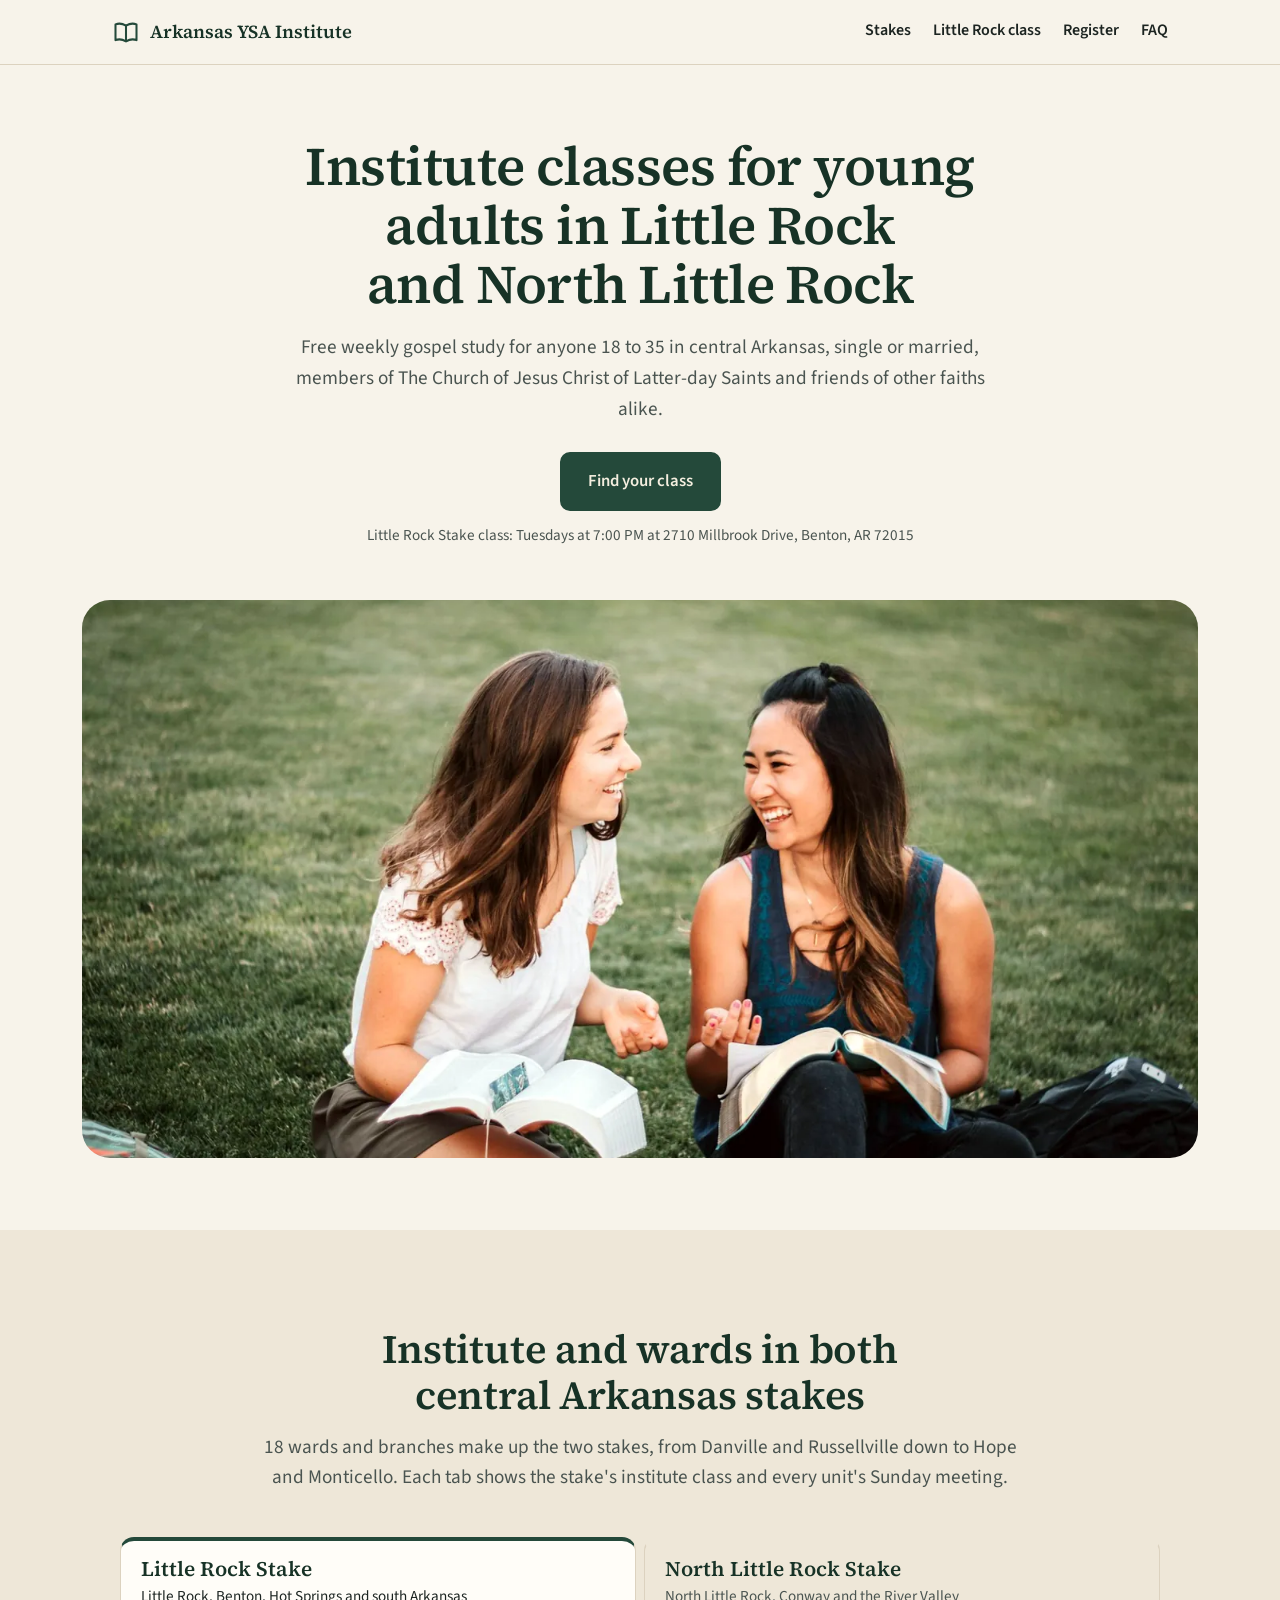
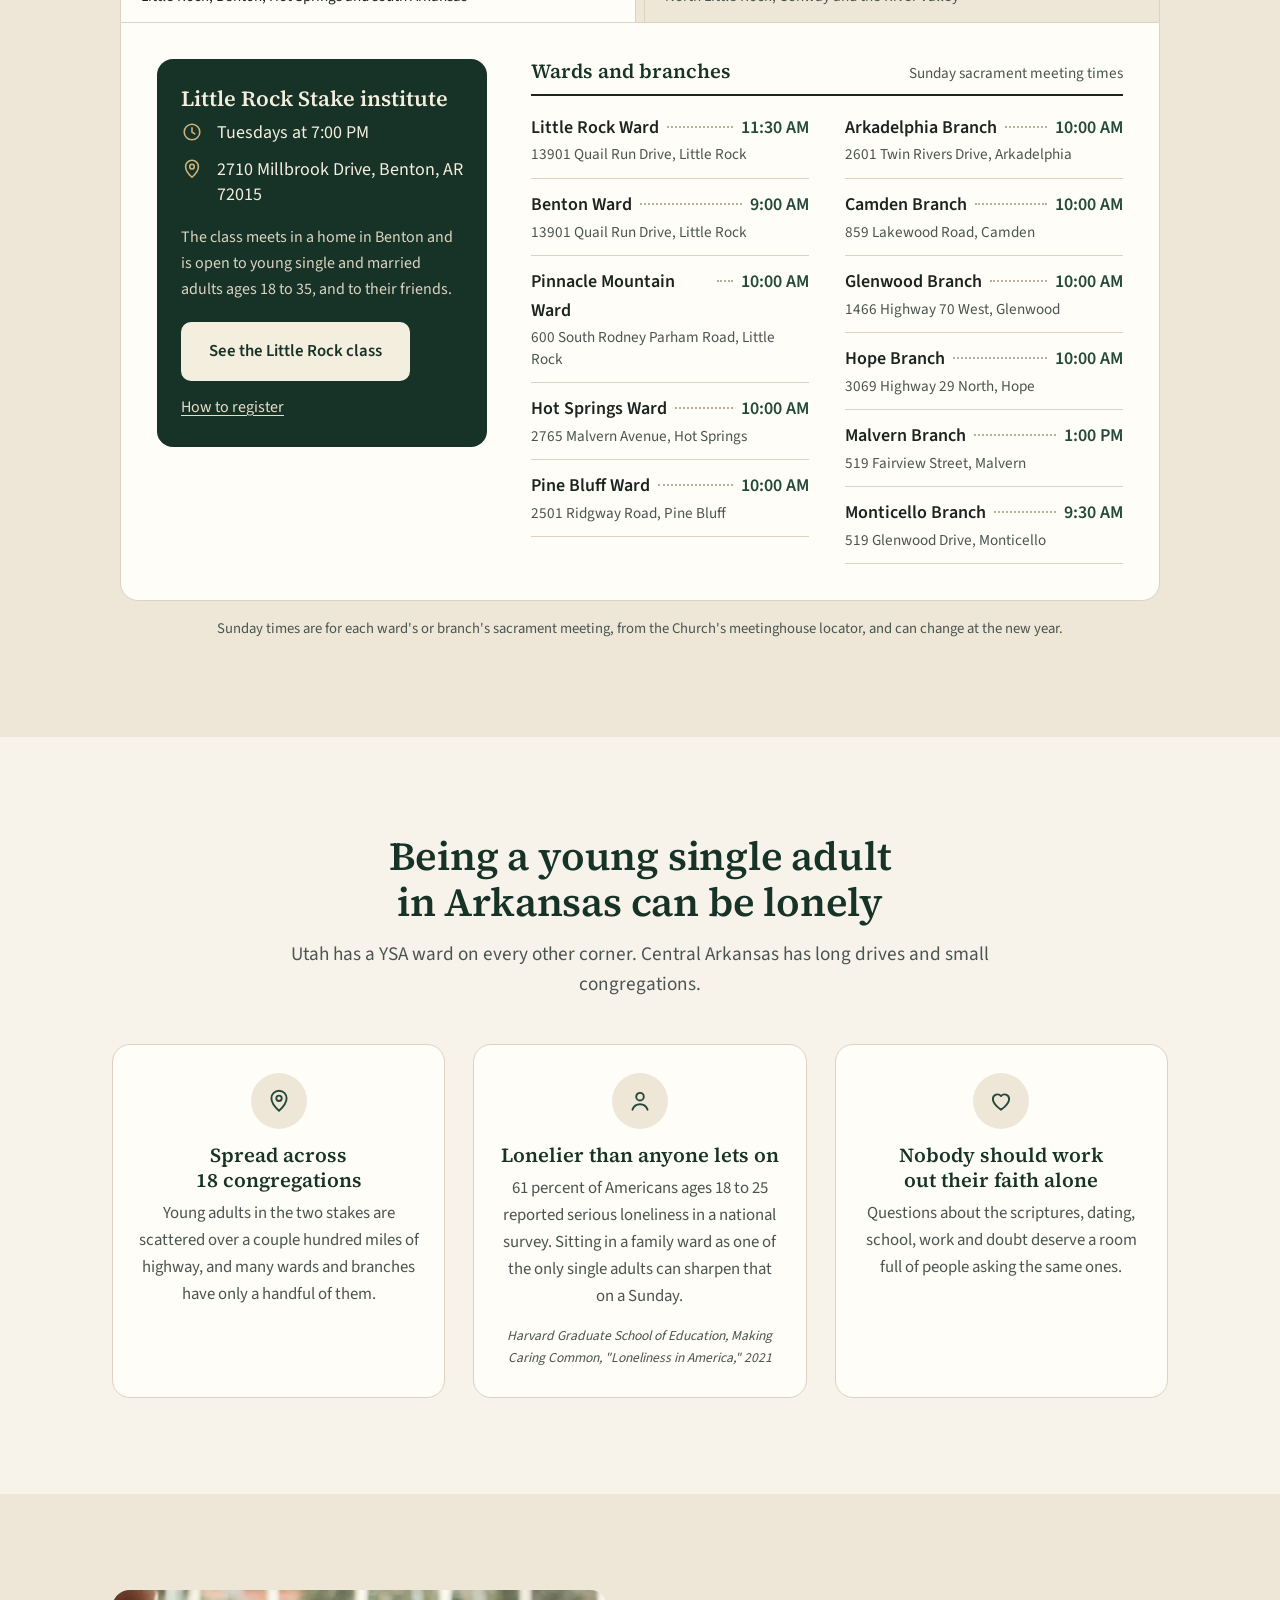
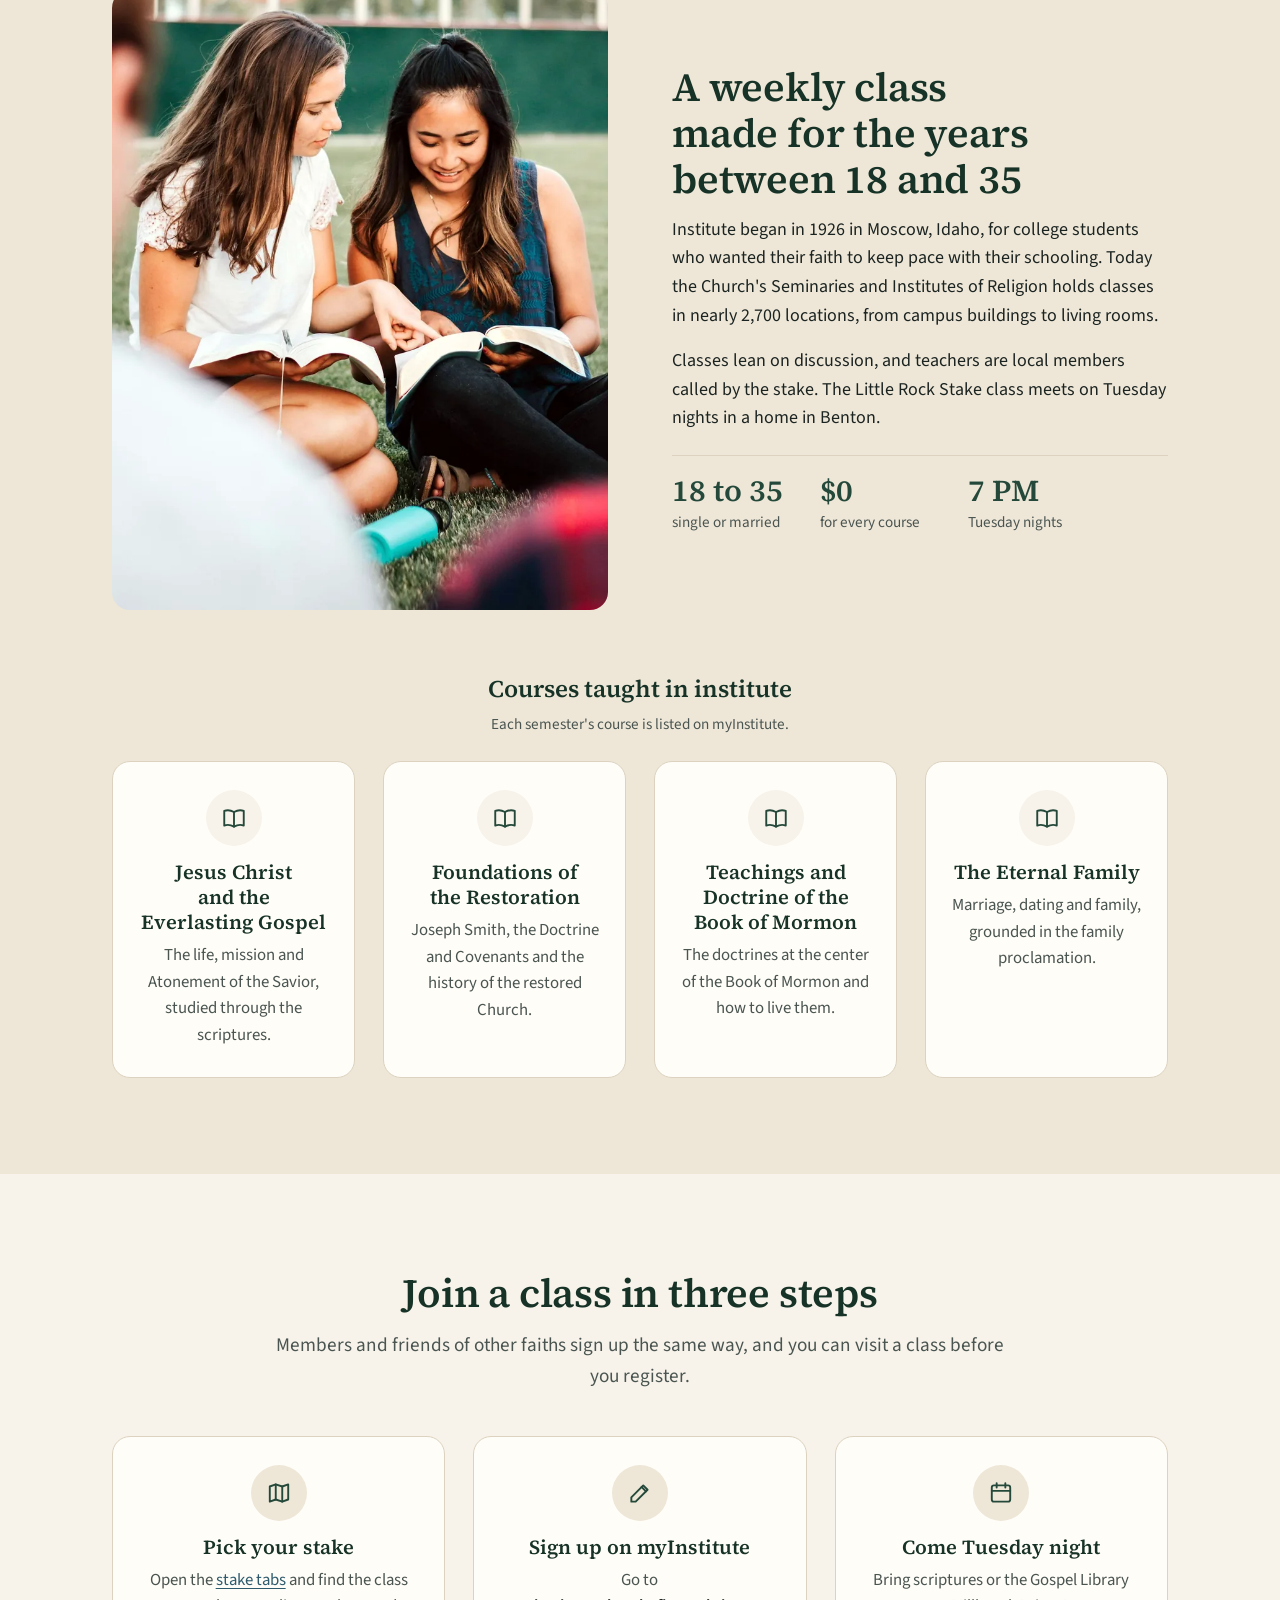
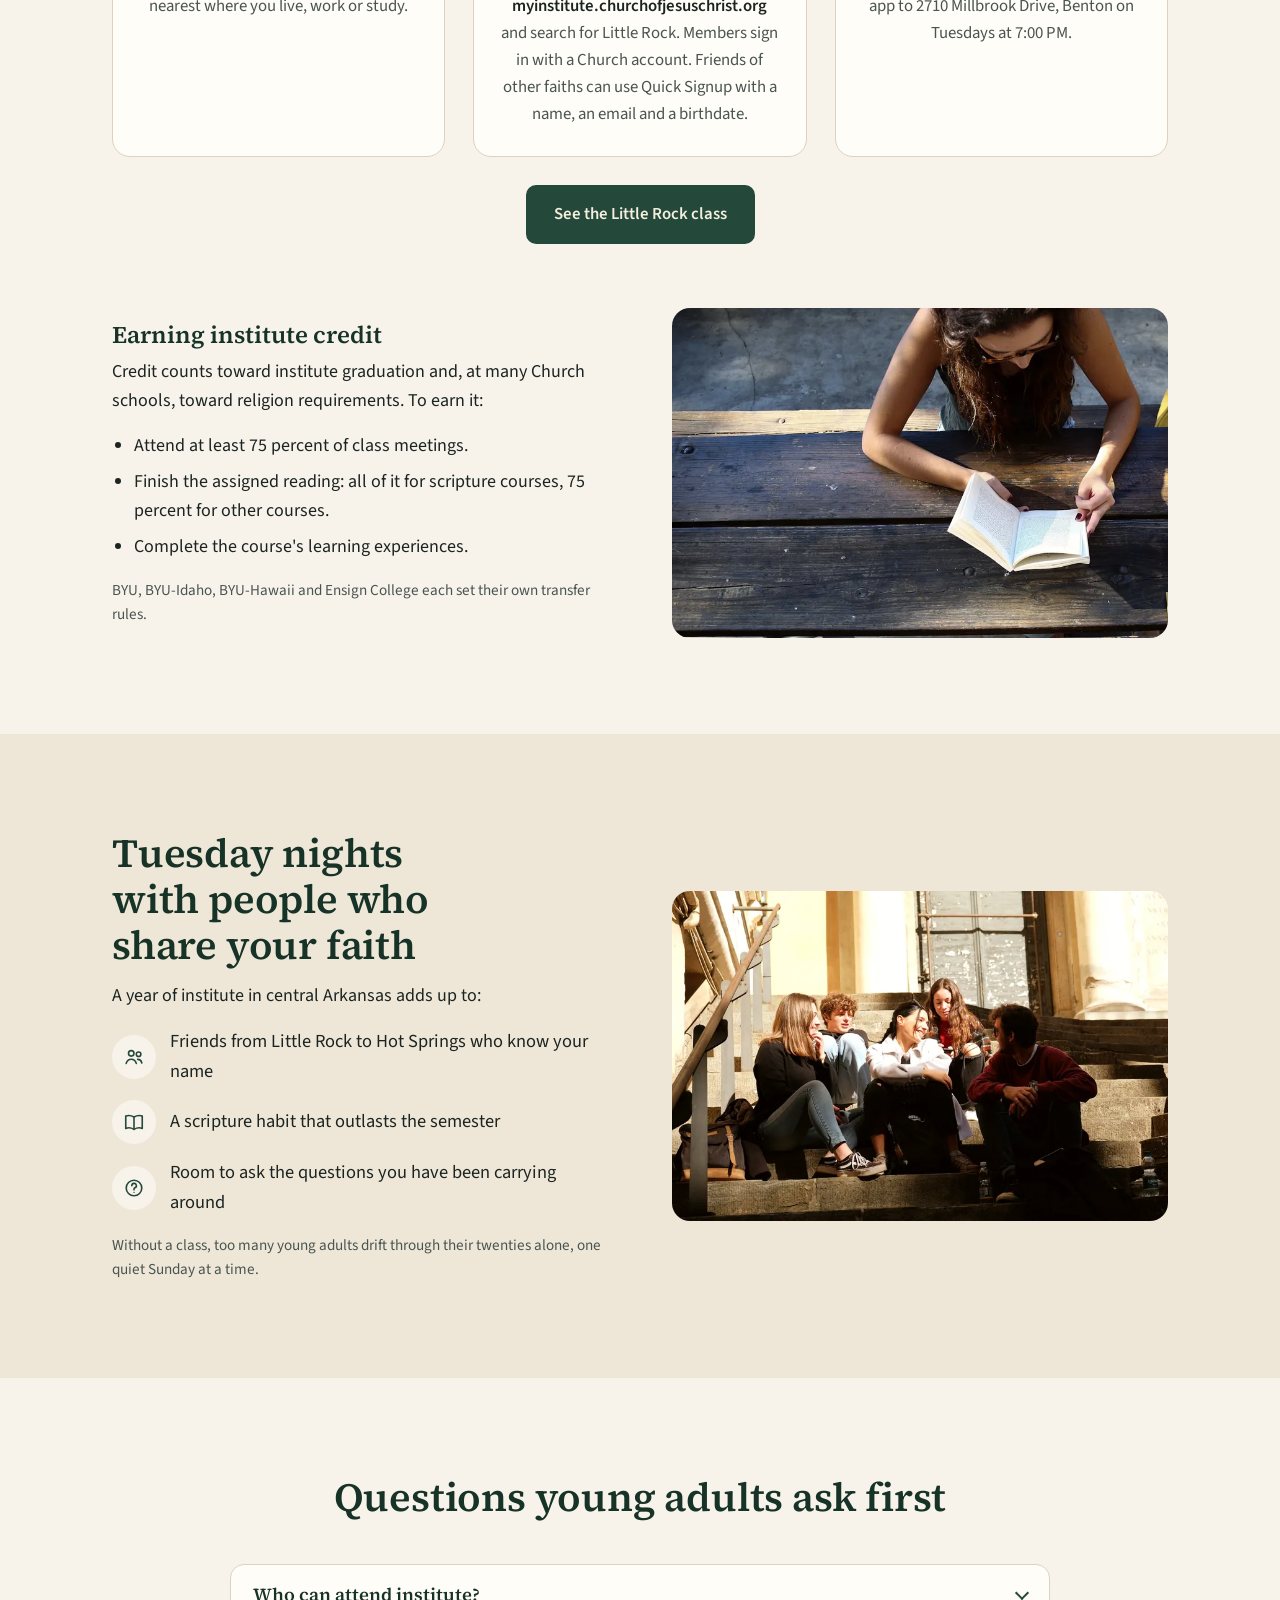
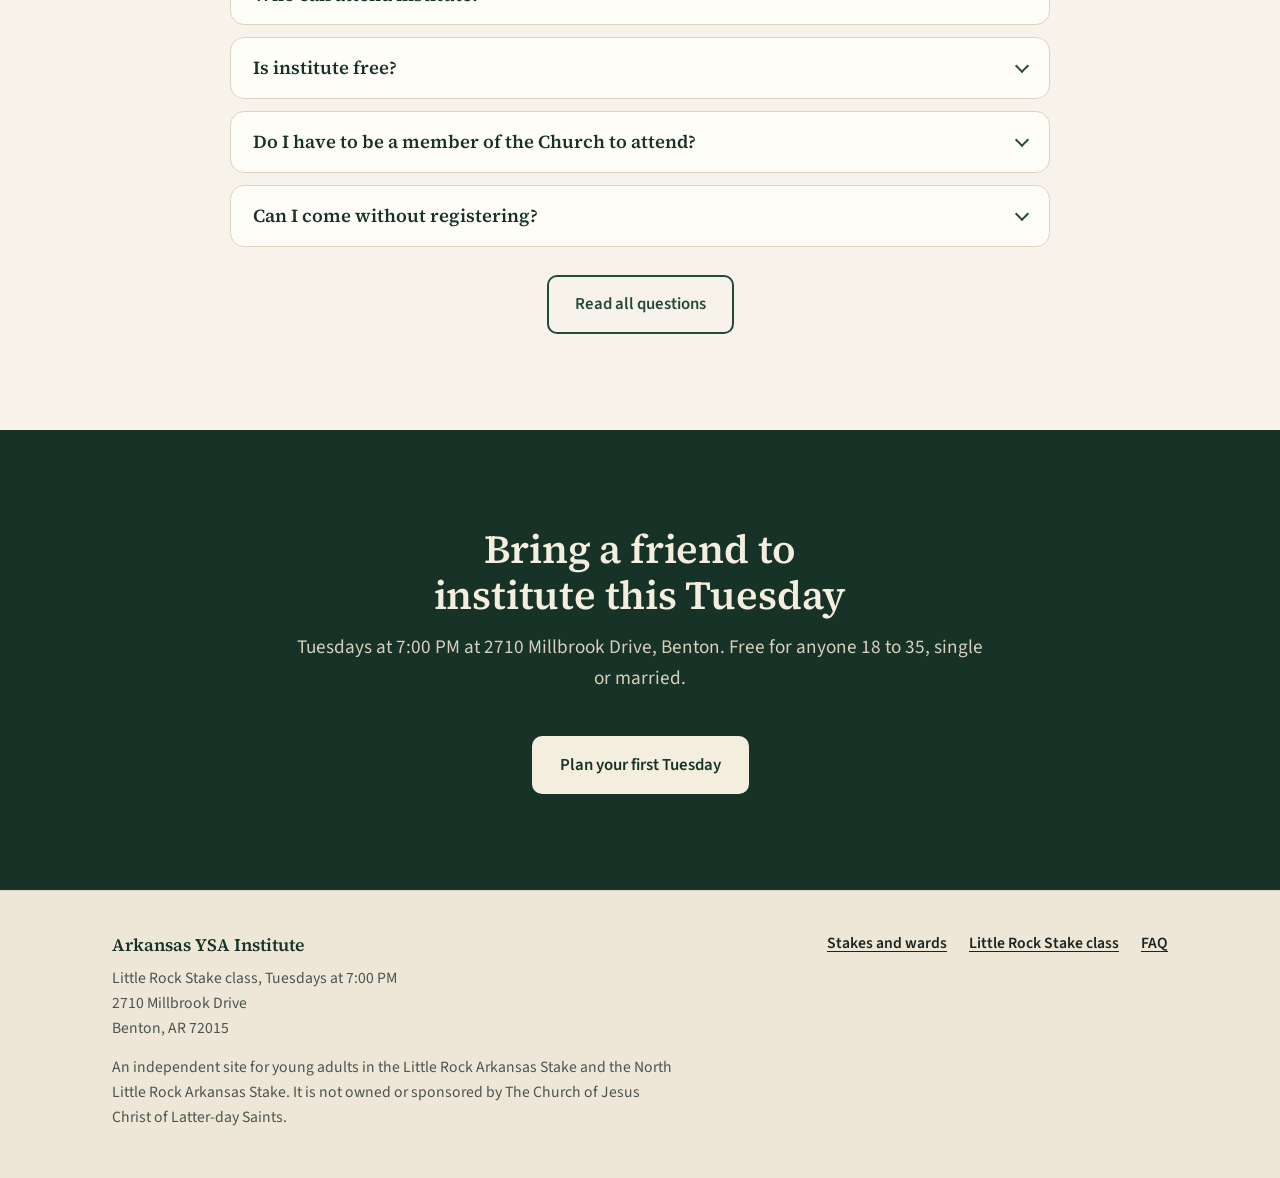
==== index.html @ 7705bcac "Add Little Rock Stake landing page; class moves to Tuesdays 7 PM in Benton New little-rock.html with" ====
<!doctype html>
<html lang="en" class="no-js">
<head>
<meta charset="utf-8">
<meta name="viewport" content="width=device-width, initial-scale=1">
<title>Institute Classes in Little Rock and North Little Rock | Arkansas YSA Institute</title>
<meta name="description" content="Free weekly institute classes for young adults 18 to 35 in the Little Rock and North Little Rock stakes. Class time and address, every ward and branch, and how to register on myInstitute.">
<meta name="robots" content="noindex, nofollow">
<link rel="canonical" href="https://odyssey-jotun.github.io/arkansas-ysa-institute/">
<meta property="og:type" content="website">
<meta property="og:title" content="Institute Classes in Little Rock and North Little Rock | Arkansas YSA Institute">
<meta property="og:description" content="Free weekly institute classes for young adults 18 to 35 in the Little Rock and North Little Rock stakes. Class time and address, every ward and branch, and how to register on myInstitute.">
<meta property="og:image" content="https://odyssey-jotun.github.io/arkansas-ysa-institute/images/hero-1400.webp">
<meta name="theme-color" content="#173226">
<link rel="icon" href="favicon.svg" type="image/svg+xml">
<link rel="preload" href="fonts/source-serif-4-latin-600-normal.woff2" as="font" type="font/woff2" crossorigin>
<link rel="preload" href="fonts/source-sans-3-latin-400-normal.woff2" as="font" type="font/woff2" crossorigin>
<link rel="stylesheet" href="styles.css">
<script>document.documentElement.className='js'</script>
<script type="application/ld+json">{"@context": "https://schema.org", "@type": "EducationalOrganization", "name": "Arkansas YSA Institute", "url": "https://odyssey-jotun.github.io/arkansas-ysa-institute/", "description": "Weekly Institute of Religion classes for young adults ages 18 to 35 in the Little Rock and North Little Rock stakes.", "address": {"@type": "PostalAddress", "streetAddress": "2710 Millbrook Drive", "addressLocality": "Benton", "addressRegion": "AR", "postalCode": "72015", "addressCountry": "US"}, "areaServed": ["Little Rock, AR", "North Little Rock, AR", "Conway, AR", "Benton, AR", "Hot Springs, AR"]}</script>
</head>
<body>
<a class="skip" href="#main">Skip to content</a>
<header class="site-head">
  <div class="wrap">
    <a class="brand" href="index.html"><svg width="28" height="28" viewBox="0 0 24 24" fill="none" stroke="currentColor" stroke-width="1.75" stroke-linecap="round" stroke-linejoin="round" aria-hidden="true"><path d="M3 5.5C5.5 4.5 8.5 4.5 12 6.5c3.5-2 6.5-2 9-1V19c-2.5-1-5.5-1-9 1-3.5-2-6.5-2-9-1z"/><path d="M12 6.5V20"/></svg><span>Arkansas YSA Institute</span></a>
    <nav class="site-nav" aria-label="Main">
      <a href="index.html#stakes">Stakes</a>
      <a href="little-rock.html">Little Rock class</a>
      <a href="index.html#register">Register</a>
      <a href="faq.html">FAQ</a>
    </nav>
  </div>
</header>
<main id="main">
<section class="hero" aria-labelledby="hero-title">
  <div class="wrap narrow">
    <h1 id="hero-title">Institute classes for young adults in Little Rock and North Little Rock</h1>
    <p class="lead">Free weekly gospel study for anyone 18 to 35 in central Arkansas, single or married, members of The Church of Jesus Christ of Latter-day Saints and friends of other faiths alike.</p>
    <div class="cta-row">
      <a class="btn" href="#stakes">Find your class</a>
      <p class="small">Little Rock Stake class: Tuesdays at 7:00 PM at 2710 Millbrook Drive, Benton, AR 72015</p>
    </div>
  </div>
  <div class="hero-photo">
    <img src="images/hero-800.webp" srcset="images/hero-800.webp 800w, images/hero-1400.webp 1400w" sizes="(max-width: 1180px) 100vw, 1180px" width="1400" height="787" alt="Two young women laughing together on the grass with their scriptures open" fetchpriority="high">
  </div>
</section>

<section id="stakes" class="band" aria-labelledby="stakes-title">
  <div class="wrap">
    <div class="section-head">
      <h2 id="stakes-title">Institute and wards in both central Arkansas stakes</h2>
      <p class="lead">18 wards and branches make up the two stakes, from Danville and Russellville down to Hope and Monticello. Each tab shows the stake's institute class and every unit's Sunday meeting.</p>
    </div>
    <div class="tabs"><div class="tablist" role="tablist" aria-label="Stakes"><button class="tab" role="tab" id="tab-little-rock-stake" aria-controls="panel-little-rock-stake" aria-selected="true" data-hash="little-rock-stake"><span class="tab-name">Little Rock Stake</span><span class="tab-sub">Little Rock, Benton, Hot Springs and south Arkansas</span></button><button class="tab" role="tab" id="tab-north-little-rock-stake" aria-controls="panel-north-little-rock-stake" aria-selected="false" data-hash="north-little-rock-stake"><span class="tab-name">North Little Rock Stake</span><span class="tab-sub">North Little Rock, Conway and the River Valley</span></button></div><div class="panel" role="tabpanel" id="panel-little-rock-stake" aria-labelledby="tab-little-rock-stake" tabindex="0">
  <div class="panel-grid">
    <div class="class-card">
      <h3>Little Rock Stake institute</h3>
      <ul class="class-facts"><li><svg width="22" height="22" viewBox="0 0 24 24" fill="none" stroke="currentColor" stroke-width="1.75" stroke-linecap="round" stroke-linejoin="round" aria-hidden="true"><circle cx="12" cy="12" r="8.5"/><path d="M12 7.5V12l3 2"/></svg><span>Tuesdays at 7:00 PM</span></li><li><svg width="22" height="22" viewBox="0 0 24 24" fill="none" stroke="currentColor" stroke-width="1.75" stroke-linecap="round" stroke-linejoin="round" aria-hidden="true"><path d="M12 21s-7-6.2-7-11.5a7 7 0 0 1 14 0C19 14.8 12 21 12 21z"/><circle cx="12" cy="9.5" r="2.5"/></svg><span>2710 Millbrook Drive, Benton, AR 72015</span></li></ul>
      <p>The class meets in a home in Benton and is open to young single and married adults ages 18 to 35, and to their friends.</p>
      <a class="btn btn-cream" href="little-rock.html">See the Little Rock class</a><p class="card-link"><a href="#register">How to register</a></p>
    </div>
    <div>
      <div class="dir-head"><h3>Wards and branches</h3><span>Sunday sacrament meeting times</span></div>
      <ul class="unit-list"><li class="unit"><div class="unit-row"><span class="unit-name">Little Rock Ward</span><span class="leader" aria-hidden="true"></span><span class="unit-time">11:30 AM</span></div><div class="unit-addr">13901 Quail Run Drive, Little Rock</div></li><li class="unit"><div class="unit-row"><span class="unit-name">Benton Ward</span><span class="leader" aria-hidden="true"></span><span class="unit-time">9:00 AM</span></div><div class="unit-addr">13901 Quail Run Drive, Little Rock</div></li><li class="unit"><div class="unit-row"><span class="unit-name">Pinnacle Mountain Ward</span><span class="leader" aria-hidden="true"></span><span class="unit-time">10:00 AM</span></div><div class="unit-addr">600 South Rodney Parham Road, Little Rock</div></li><li class="unit"><div class="unit-row"><span class="unit-name">Hot Springs Ward</span><span class="leader" aria-hidden="true"></span><span class="unit-time">10:00 AM</span></div><div class="unit-addr">2765 Malvern Avenue, Hot Springs</div></li><li class="unit"><div class="unit-row"><span class="unit-name">Pine Bluff Ward</span><span class="leader" aria-hidden="true"></span><span class="unit-time">10:00 AM</span></div><div class="unit-addr">2501 Ridgway Road, Pine Bluff</div></li><li class="unit"><div class="unit-row"><span class="unit-name">Arkadelphia Branch</span><span class="leader" aria-hidden="true"></span><span class="unit-time">10:00 AM</span></div><div class="unit-addr">2601 Twin Rivers Drive, Arkadelphia</div></li><li class="unit"><div class="unit-row"><span class="unit-name">Camden Branch</span><span class="leader" aria-hidden="true"></span><span class="unit-time">10:00 AM</span></div><div class="unit-addr">859 Lakewood Road, Camden</div></li><li class="unit"><div class="unit-row"><span class="unit-name">Glenwood Branch</span><span class="leader" aria-hidden="true"></span><span class="unit-time">10:00 AM</span></div><div class="unit-addr">1466 Highway 70 West, Glenwood</div></li><li class="unit"><div class="unit-row"><span class="unit-name">Hope Branch</span><span class="leader" aria-hidden="true"></span><span class="unit-time">10:00 AM</span></div><div class="unit-addr">3069 Highway 29 North, Hope</div></li><li class="unit"><div class="unit-row"><span class="unit-name">Malvern Branch</span><span class="leader" aria-hidden="true"></span><span class="unit-time">1:00 PM</span></div><div class="unit-addr">519 Fairview Street, Malvern</div></li><li class="unit"><div class="unit-row"><span class="unit-name">Monticello Branch</span><span class="leader" aria-hidden="true"></span><span class="unit-time">9:30 AM</span></div><div class="unit-addr">519 Glenwood Drive, Monticello</div></li></ul>
    </div>
  </div>
</div>
<div class="panel" role="tabpanel" id="panel-north-little-rock-stake" aria-labelledby="tab-north-little-rock-stake" tabindex="0">
  <div class="panel-grid">
    <div class="class-card">
      <h3>North Little Rock Stake institute</h3>
      <ul class="class-facts"><li><svg width="22" height="22" viewBox="0 0 24 24" fill="none" stroke="currentColor" stroke-width="1.75" stroke-linecap="round" stroke-linejoin="round" aria-hidden="true"><circle cx="12" cy="12" r="8.5"/><path d="M12 7.5V12l3 2"/></svg><span>Class night posting soon</span></li><li><svg width="22" height="22" viewBox="0 0 24 24" fill="none" stroke="currentColor" stroke-width="1.75" stroke-linecap="round" stroke-linejoin="round" aria-hidden="true"><path d="M12 21s-7-6.2-7-11.5a7 7 0 0 1 14 0C19 14.8 12 21 12 21z"/><circle cx="12" cy="9.5" r="2.5"/></svg><span>North Little Rock Arkansas Stake Center, 905 Kierre Drive, North Little Rock</span></li></ul>
      <p>Until the schedule posts, young adults from either stake are welcome at the Little Rock Stake class on Tuesdays at 7:00 PM at 2710 Millbrook Drive, Benton.</p>
      <a class="btn btn-cream" href="#register">How to register</a>
    </div>
    <div>
      <div class="dir-head"><h3>Wards and branches</h3><span>Sunday sacrament meeting times</span></div>
      <ul class="unit-list"><li class="unit"><div class="unit-row"><span class="unit-name">North Little Rock Ward</span><span class="leader" aria-hidden="true"></span><span class="unit-time">10:00 AM</span></div><div class="unit-addr">905 Kierre Drive, North Little Rock</div></li><li class="unit"><div class="unit-row"><span class="unit-name">Conway 1st Ward</span><span class="leader" aria-hidden="true"></span><span class="unit-time">11:30 AM</span></div><div class="unit-addr">2045 Dave Ward Drive, Conway</div></li><li class="unit"><div class="unit-row"><span class="unit-name">Conway 2nd Ward</span><span class="leader" aria-hidden="true"></span><span class="unit-time">9:00 AM</span></div><div class="unit-addr">2045 Dave Ward Drive, Conway</div></li><li class="unit"><div class="unit-row"><span class="unit-name">Greenbrier Ward</span><span class="leader" aria-hidden="true"></span><span class="unit-time">9:00 AM</span></div><div class="unit-addr">6556 Heber Springs Road West, Quitman</div></li><li class="unit"><div class="unit-row"><span class="unit-name">Morrilton Ward</span><span class="leader" aria-hidden="true"></span><span class="unit-time">10:00 AM</span></div><div class="unit-addr">1101 Burrow Street, Morrilton</div></li><li class="unit"><div class="unit-row"><span class="unit-name">Russellville Ward</span><span class="leader" aria-hidden="true"></span><span class="unit-time">10:00 AM</span></div><div class="unit-addr">200 South Cumberland Avenue, Russellville</div></li><li class="unit"><div class="unit-row"><span class="unit-name">Danville Branch</span><span class="leader" aria-hidden="true"></span><span class="unit-time">10:00 AM</span></div><div class="unit-addr">13842 North State Highway 27, Danville</div></li></ul>
    </div>
  </div>
</div></div>
    <p class="dir-note center">Sunday times are for each ward's or branch's sacrament meeting, from the Church's meetinghouse locator, and can change at the new year.</p>
  </div>
</section>

<section aria-labelledby="problem-title">
  <div class="wrap">
    <div class="section-head">
      <h2 id="problem-title">Being a young single adult in Arkansas can be lonely</h2>
      <p class="lead">Utah has a YSA ward on every other corner. Central Arkansas has long drives and small congregations.</p>
    </div>
    <div class="cards">
      <div class="card reveal">
        <div class="icon"><svg width="26" height="26" viewBox="0 0 24 24" fill="none" stroke="currentColor" stroke-width="1.75" stroke-linecap="round" stroke-linejoin="round" aria-hidden="true"><path d="M12 21s-7-6.2-7-11.5a7 7 0 0 1 14 0C19 14.8 12 21 12 21z"/><circle cx="12" cy="9.5" r="2.5"/></svg></div>
        <h3>Spread across 18 congregations</h3>
        <p>Young adults in the two stakes are scattered over a couple hundred miles of highway, and many wards and branches have only a handful of them.</p>
      </div>
      <div class="card reveal">
        <div class="icon"><svg width="26" height="26" viewBox="0 0 24 24" fill="none" stroke="currentColor" stroke-width="1.75" stroke-linecap="round" stroke-linejoin="round" aria-hidden="true"><circle cx="12" cy="8" r="3.5"/><path d="M5 20c1.2-3.5 4-5 7-5s5.8 1.5 7 5"/></svg></div>
        <h3>Lonelier than anyone lets on</h3>
        <p>61 percent of Americans ages 18 to 25 reported serious loneliness in a national survey. Sitting in a family ward as one of the only single adults can sharpen that on a Sunday.</p>
        <span class="cite">Harvard Graduate School of Education, Making Caring Common, "Loneliness in America," 2021</span>
      </div>
      <div class="card reveal">
        <div class="icon"><svg width="26" height="26" viewBox="0 0 24 24" fill="none" stroke="currentColor" stroke-width="1.75" stroke-linecap="round" stroke-linejoin="round" aria-hidden="true"><path d="M12 20s-7.5-4.6-7.5-10A4.3 4.3 0 0 1 12 7.4 4.3 4.3 0 0 1 19.5 10c0 5.4-7.5 10-7.5 10z"/></svg></div>
        <h3>Nobody should work out their faith alone</h3>
        <p>Questions about the scriptures, dating, school, work and doubt deserve a room full of people asking the same ones.</p>
      </div>
    </div>
  </div>
</section>

<section id="classes" class="band" aria-labelledby="classes-title">
  <div class="wrap">
    <div class="split photo-left">
      <div class="photo tall">
        <img src="images/study-800.webp" srcset="images/study-800.webp 800w, images/study-1200.webp 1200w" sizes="(max-width: 820px) 100vw, 540px" width="1200" height="1500" alt="Two young women sitting on the grass reading their scriptures together" loading="lazy" decoding="async">
      </div>
      <div>
        <h2 id="classes-title">A weekly class made for the years between 18 and 35</h2>
        <p>Institute began in 1926 in Moscow, Idaho, for college students who wanted their faith to keep pace with their schooling. Today the Church's Seminaries and Institutes of Religion holds classes in nearly 2,700 locations, from campus buildings to living rooms.</p>
        <p>Classes lean on discussion, and teachers are local members called by the stake. The Little Rock Stake class meets on Tuesday nights in a home in Benton.</p>
        <div class="facts-row">
          <div class="fact"><strong>18 to 35</strong><span>single or married</span></div>
          <div class="fact"><strong>$0</strong><span>for every course</span></div>
          <div class="fact"><strong>7 PM</strong><span>Tuesday nights</span></div>
        </div>
      </div>
    </div>
    <div class="sub-block">
      <h3>Courses taught in institute</h3>
      <p class="small">Each semester's course is listed on myInstitute.</p>
      <div class="cards four">
        <div class="card reveal"><div class="icon"><svg width="26" height="26" viewBox="0 0 24 24" fill="none" stroke="currentColor" stroke-width="1.75" stroke-linecap="round" stroke-linejoin="round" aria-hidden="true"><path d="M3 5.5C5.5 4.5 8.5 4.5 12 6.5c3.5-2 6.5-2 9-1V19c-2.5-1-5.5-1-9 1-3.5-2-6.5-2-9-1z"/><path d="M12 6.5V20"/></svg></div><h3>Jesus Christ and the Everlasting Gospel</h3><p>The life, mission and Atonement of the Savior, studied through the scriptures.</p></div>
        <div class="card reveal"><div class="icon"><svg width="26" height="26" viewBox="0 0 24 24" fill="none" stroke="currentColor" stroke-width="1.75" stroke-linecap="round" stroke-linejoin="round" aria-hidden="true"><path d="M3 5.5C5.5 4.5 8.5 4.5 12 6.5c3.5-2 6.5-2 9-1V19c-2.5-1-5.5-1-9 1-3.5-2-6.5-2-9-1z"/><path d="M12 6.5V20"/></svg></div><h3>Foundations of the Restoration</h3><p>Joseph Smith, the Doctrine and Covenants and the history of the restored Church.</p></div>
        <div class="card reveal"><div class="icon"><svg width="26" height="26" viewBox="0 0 24 24" fill="none" stroke="currentColor" stroke-width="1.75" stroke-linecap="round" stroke-linejoin="round" aria-hidden="true"><path d="M3 5.5C5.5 4.5 8.5 4.5 12 6.5c3.5-2 6.5-2 9-1V19c-2.5-1-5.5-1-9 1-3.5-2-6.5-2-9-1z"/><path d="M12 6.5V20"/></svg></div><h3>Teachings and Doctrine of the Book of Mormon</h3><p>The doctrines at the center of the Book of Mormon and how to live them.</p></div>
        <div class="card reveal"><div class="icon"><svg width="26" height="26" viewBox="0 0 24 24" fill="none" stroke="currentColor" stroke-width="1.75" stroke-linecap="round" stroke-linejoin="round" aria-hidden="true"><path d="M3 5.5C5.5 4.5 8.5 4.5 12 6.5c3.5-2 6.5-2 9-1V19c-2.5-1-5.5-1-9 1-3.5-2-6.5-2-9-1z"/><path d="M12 6.5V20"/></svg></div><h3>The Eternal Family</h3><p>Marriage, dating and family, grounded in the family proclamation.</p></div>
      </div>
    </div>
  </div>
</section>

<section id="register" aria-labelledby="register-title">
  <div class="wrap">
    <div class="section-head">
      <h2 id="register-title">Join a class in three steps</h2>
      <p class="lead">Members and friends of other faiths sign up the same way, and you can visit a class before you register.</p>
    </div>
    <ol class="steps">
      <li class="reveal"><div class="icon"><svg width="26" height="26" viewBox="0 0 24 24" fill="none" stroke="currentColor" stroke-width="1.75" stroke-linecap="round" stroke-linejoin="round" aria-hidden="true"><path d="M9 4 3.5 6v14L9 18l6 2 5.5-2V4L15 6z"/><path d="M9 4v14M15 6v14"/></svg></div><h3>Pick your stake</h3><p>Open the <a href="#stakes">stake tabs</a> and find the class nearest where you live, work or study.</p></li>
      <li class="reveal"><div class="icon"><svg width="26" height="26" viewBox="0 0 24 24" fill="none" stroke="currentColor" stroke-width="1.75" stroke-linecap="round" stroke-linejoin="round" aria-hidden="true"><path d="M4 20h4L19 9l-4-4L4 16z"/><path d="m13.5 6.5 4 4"/></svg></div><h3>Sign up on myInstitute</h3><p>Go to <span class="url">myinstitute.churchofjesuschrist.org</span> and search for Little Rock. Members sign in with a Church account. Friends of other faiths can use Quick Signup with a name, an email and a birthdate.</p></li>
      <li class="reveal"><div class="icon"><svg width="26" height="26" viewBox="0 0 24 24" fill="none" stroke="currentColor" stroke-width="1.75" stroke-linecap="round" stroke-linejoin="round" aria-hidden="true"><rect x="3.5" y="5" width="17" height="15" rx="2"/><path d="M3.5 10h17M8 3v4M16 3v4"/></svg></div><h3>Come Tuesday night</h3><p>Bring scriptures or the Gospel Library app to 2710 Millbrook Drive, Benton on Tuesdays at 7:00 PM.</p></li>
    </ol>
    <div class="cta-row"><a class="btn" href="little-rock.html">See the Little Rock class</a></div>
    <div class="split sub-block">
      <div>
        <h3 style="font-size:1.5rem">Earning institute credit</h3>
        <p>Credit counts toward institute graduation and, at many Church schools, toward religion requirements. To earn it:</p>
        <ul class="check-list">
          <li>Attend at least 75 percent of class meetings.</li>
          <li>Finish the assigned reading: all of it for scripture courses, 75 percent for other courses.</li>
          <li>Complete the course's learning experiences.</li>
        </ul>
        <p class="small">BYU, BYU-Idaho, BYU-Hawaii and Ensign College each set their own transfer rules.</p>
      </div>
      <div class="photo">
        <img src="images/notes-800.webp" srcset="images/notes-800.webp 800w, images/notes-1200.webp 1200w" sizes="(max-width: 820px) 100vw, 540px" width="1200" height="800" alt="A young woman reading a book at a wooden picnic table" loading="lazy" decoding="async">
      </div>
    </div>
  </div>
</section>

<section class="band" aria-labelledby="success-title">
  <div class="wrap">
    <div class="split">
      <div>
        <h2 id="success-title">Tuesday nights with people who share your faith</h2>
        <p>A year of institute in central Arkansas adds up to:</p>
        <ul class="icon-list">
          <li><span class="icon"><svg width="22" height="22" viewBox="0 0 24 24" fill="none" stroke="currentColor" stroke-width="1.75" stroke-linecap="round" stroke-linejoin="round" aria-hidden="true"><circle cx="9" cy="8" r="3"/><path d="M3.5 19c.8-3 3-4.5 5.5-4.5s4.7 1.5 5.5 4.5"/><circle cx="17" cy="9" r="2.5"/><path d="M16 14.6c2.2 0 3.9 1.2 4.5 3.9"/></svg></span><span>Friends from Little Rock to Hot Springs who know your name</span></li>
          <li><span class="icon"><svg width="22" height="22" viewBox="0 0 24 24" fill="none" stroke="currentColor" stroke-width="1.75" stroke-linecap="round" stroke-linejoin="round" aria-hidden="true"><path d="M3 5.5C5.5 4.5 8.5 4.5 12 6.5c3.5-2 6.5-2 9-1V19c-2.5-1-5.5-1-9 1-3.5-2-6.5-2-9-1z"/><path d="M12 6.5V20"/></svg></span><span>A scripture habit that outlasts the semester</span></li>
          <li><span class="icon"><svg width="22" height="22" viewBox="0 0 24 24" fill="none" stroke="currentColor" stroke-width="1.75" stroke-linecap="round" stroke-linejoin="round" aria-hidden="true"><circle cx="12" cy="12" r="8.5"/><path d="M9.6 9.5a2.5 2.5 0 1 1 3.4 2.3c-.6.3-1 .8-1 1.5v.7"/><circle cx="12" cy="16.8" r=".7" fill="currentColor" stroke="none"/></svg></span><span>Room to ask the questions you have been carrying around</span></li>
        </ul>
        <p class="small">Without a class, too many young adults drift through their twenties alone, one quiet Sunday at a time.</p>
      </div>
      <div class="photo">
        <img src="images/friends-800.webp" srcset="images/friends-800.webp 800w, images/friends-1400.webp 1400w" sizes="(max-width: 820px) 100vw, 540px" width="1400" height="933" alt="A group of young adults talking and laughing on a set of stone steps" loading="lazy" decoding="async">
      </div>
    </div>
  </div>
</section>

<section id="faq" aria-labelledby="faq-title">
  <div class="wrap">
    <div class="section-head">
      <h2 id="faq-title">Questions young adults ask first</h2>
    </div>
    <div class="faq-list">
      <details><summary>Who can attend institute?</summary><div class="answer"><p>Anyone ages 18 to 35. Young single adults are the heart of the class, and married young adults are welcome. Where enough students sign up, classes split into ages 18 to 25 and 26 to 35. Adults over 35 can ask their ward or stake about other classes.</p></div></details>
<details><summary>Is institute free?</summary><div class="answer"><p>Yes. Institute courses have no cost.</p></div></details>
<details><summary>Do I have to be a member of the Church to attend?</summary><div class="answer"><p>No. Friends of other faiths are welcome. The myInstitute Quick Signup was built for them: it asks for a name, an email and a birthdate, with no Church account required, and the institute administrator approves the request.</p></div></details>
<details><summary>Can I come without registering?</summary><div class="answer"><p>Yes. Visit a class first and register afterward. Registering near the start of a semester gives you the best chance of earning credit.</p></div></details>
    </div>
    <div class="cta-row"><a class="btn btn-line" href="faq.html">Read all questions</a></div>
  </div>
</section>
<section class="final dark" aria-labelledby="final-title">
  <div class="wrap narrow">
    <h2 id="final-title">Bring a friend to institute this Tuesday</h2>
    <p class="lead">Tuesdays at 7:00 PM at 2710 Millbrook Drive, Benton. Free for anyone 18 to 35, single or married.</p>
    <a class="btn btn-cream" href="little-rock.html#visit">Plan your first Tuesday</a>
  </div>
</section>
</main>
<footer class="site-foot">
  <div class="wrap foot-grid">
    <div>
      <p class="foot-name">Arkansas YSA Institute</p>
      <address style="font-style:normal">Little Rock Stake class, Tuesdays at 7:00 PM<br>2710 Millbrook Drive<br>Benton, AR 72015</address>
      <p style="margin-top:14px">An independent site for young adults in the Little Rock Arkansas Stake and the North Little Rock Arkansas Stake. It is not owned or sponsored by The Church of Jesus Christ of Latter-day Saints.</p>
    </div>
    <ul class="foot-links">
      <li><a href="index.html#stakes">Stakes and wards</a></li>
      <li><a href="little-rock.html">Little Rock Stake class</a></li>
      <li><a href="faq.html">FAQ</a></li>
    </ul>
  </div>
</footer>
<script>
(function(){
  var tabs=[].slice.call(document.querySelectorAll('[role="tab"]'));
  function show(t,focus){
    tabs.forEach(function(x){
      var on=x===t;x.setAttribute('aria-selected',on);x.tabIndex=on?0:-1;
      document.getElementById(x.getAttribute('aria-controls')).hidden=!on;
    });
    if(focus)t.focus();
  }
  tabs.forEach(function(t,i){
    t.addEventListener('click',function(){show(t);history.replaceState(null,'','#'+t.dataset.hash)});
    t.addEventListener('keydown',function(e){
      var n=null;
      if(e.key==='ArrowRight')n=tabs[(i+1)%tabs.length];
      if(e.key==='ArrowLeft')n=tabs[(i-1+tabs.length)%tabs.length];
      if(e.key==='Home')n=tabs[0];
      if(e.key==='End')n=tabs[tabs.length-1];
      if(n){e.preventDefault();show(n,true)}
    });
  });
  if(tabs.length){
    var h=location.hash.slice(1),start=tabs.filter(function(t){return t.dataset.hash===h})[0]||tabs[0];
    show(start);
    if(start.dataset.hash===h)document.getElementById('stakes').scrollIntoView();
  }
  var els=document.querySelectorAll('.reveal');
  if('IntersectionObserver' in window){
    var io=new IntersectionObserver(function(es){es.forEach(function(e){if(e.isIntersecting){e.target.classList.add('in');io.unobserve(e.target)}})},{rootMargin:'0px 0px -8% 0px'});
    els.forEach(function(el){io.observe(el)});
  }else{els.forEach(function(el){el.classList.add('in')})}
})();
</script>
</body>
</html>
---- styles.css ----
@font-face{font-family:"Source Serif 4";font-style:normal;font-weight:600;font-display:swap;src:url(fonts/source-serif-4-latin-600-normal.woff2) format("woff2")}
@font-face{font-family:"Source Serif 4";font-style:italic;font-weight:600;font-display:swap;src:url(fonts/source-serif-4-latin-600-italic.woff2) format("woff2")}
@font-face{font-family:"Source Sans 3";font-style:normal;font-weight:400;font-display:swap;src:url(fonts/source-sans-3-latin-400-normal.woff2) format("woff2")}
@font-face{font-family:"Source Sans 3";font-style:normal;font-weight:600;font-display:swap;src:url(fonts/source-sans-3-latin-600-normal.woff2) format("woff2")}

:root{
  --paper:#F7F3EA;
  --paper-2:#EEE7D8;
  --card:#FFFDF8;
  --ink:#1C2421;
  --muted:#4A5450;
  --pine:#24493A;
  --pine-dark:#173226;
  --river:#2D5B6D;
  --brass:#A27C2F;
  --cream:#F4EEDF;
  --line:#DCD2BF;
  --radius:18px;
  --radius-lg:28px;
  --wrap:1120px;
  --gutter:clamp(16px,4vw,32px);
  --section:clamp(56px,8vw,96px);
  --flow-tight:.35em;
  --flow-block:1rem;
}

*,*::before,*::after{box-sizing:border-box}
html{scroll-behavior:smooth;-webkit-text-size-adjust:100%}
@media (prefers-reduced-motion:reduce){html{scroll-behavior:auto}*{transition:none!important;animation:none!important}}
body{margin:0;background:var(--paper);color:var(--ink);font:400 1.125rem/1.6 "Source Sans 3",system-ui,-apple-system,"Segoe UI",sans-serif}
img{display:block;max-width:100%;height:auto}
a{color:var(--river);text-underline-offset:.18em}
a:hover{color:var(--pine-dark)}
:focus-visible{outline:3px solid var(--river);outline-offset:3px;border-radius:4px}

h1,h2,h3{font-family:"Source Serif 4",Georgia,serif;font-weight:600;line-height:1.15;color:var(--pine-dark);margin:1.6em 0 var(--flow-tight);text-wrap:balance}
h1{font-size:clamp(2.1rem,5.2vw,3.4rem);letter-spacing:-.01em;line-height:1.08}
h2{font-size:clamp(1.75rem,3.6vw,2.5rem);letter-spacing:-.005em}
h3{font-size:1.25rem;line-height:1.25}
:is(h1,h2,h3):first-child{margin-top:0}
p,ul,ol{margin:0 0 var(--flow-block)}
:is(p,ul,ol):last-child{margin-bottom:0}
:is(h1,h2,h3) + :is(p,ul,ol,.lead,.unit-list,.steps,.cards,.icon-list){margin-top:0}

.wrap{max-width:var(--wrap);margin:0 auto;padding:0 var(--gutter)}
.narrow{max-width:760px;margin-left:auto;margin-right:auto}
.center{text-align:center}
.lead{font-size:1.2rem;color:var(--muted)}
.small{font-size:.95rem;color:var(--muted)}
.skip{position:absolute;left:-999px;top:8px;background:var(--card);padding:8px 14px;border-radius:8px;z-index:20}
.skip:focus{left:8px}

/* header */
.site-head{position:sticky;top:0;z-index:10;background:rgba(247,243,234,.96);border-bottom:1px solid var(--line)}
.site-head .wrap{display:flex;align-items:center;justify-content:space-between;gap:16px;min-height:64px}
.brand{display:flex;align-items:center;gap:10px;text-decoration:none;color:var(--pine-dark);font-family:"Source Serif 4",Georgia,serif;font-weight:600;font-size:1.15rem;line-height:1.2}
.brand svg{flex:none;color:var(--pine)}
.site-nav{display:flex;gap:4px 22px;flex-wrap:wrap}
.site-nav a{color:var(--ink);text-decoration:none;font-weight:600;font-size:1rem;padding:6px 0;border-bottom:2px solid transparent;transition:color .2s,border-color .2s}
.site-nav a:hover,.site-nav a[aria-current="page"]{color:var(--pine);border-bottom-color:var(--brass)}
@media (max-width:640px){
  .site-head{position:static}
  .site-head .wrap{flex-direction:column;align-items:center;gap:4px;padding-top:12px;padding-bottom:10px}
  .site-nav{justify-content:center;gap:4px 18px}
  .site-nav a{font-size:.98rem}
}

/* buttons */
.btn{display:inline-block;background:var(--pine);color:var(--cream);font-weight:600;font-size:1.05rem;text-decoration:none;padding:14px 26px;border-radius:10px;border:2px solid var(--pine);transition:background-color .2s,border-color .2s,color .2s}
.btn:hover{background:var(--river);border-color:var(--river);color:#fff}
.btn-line{background:transparent;color:var(--pine)}
.btn-line:hover{background:var(--pine);border-color:var(--pine);color:var(--cream)}
.btn-cream{background:var(--cream);border-color:var(--cream);color:var(--pine-dark)}
.btn-cream:hover{background:#fff;border-color:#fff;color:var(--pine-dark)}
.cta-row{display:flex;flex-direction:column;align-items:center;gap:12px;margin-top:28px}
.cta-row .small a{color:var(--river)}

/* sections */
section{padding:var(--section) 0}
.band{background:var(--paper-2)}
.dark{background:var(--pine-dark);color:var(--cream)}
.dark :is(h2,h3){color:var(--cream)}
.dark .lead{color:#D9D1BE}
.section-head{max-width:760px;margin:0 auto clamp(28px,4vw,44px);text-align:center}

/* hero */
.hero{padding-top:clamp(40px,6vw,72px);padding-bottom:clamp(40px,6vw,72px)}
.hero .narrow{text-align:center}
.hero .lead{margin-top:0}
.hero-photo{margin:clamp(32px,5vw,52px) auto 0;max-width:1180px;padding:0 var(--gutter)}
.hero-photo img{width:100%;aspect-ratio:16/8;object-fit:cover;object-position:50% 60%;border-radius:var(--radius-lg)}
@media (max-width:640px){.hero-photo img{aspect-ratio:4/3;object-position:46% 60%}}

/* stake tabs */
.tabs{max-width:1040px;margin:0 auto}
.tablist{display:grid;grid-template-columns:1fr 1fr;gap:8px}
.tab{appearance:none;font:inherit;text-align:left;cursor:pointer;background:transparent;border:1px solid var(--line);border-bottom:none;border-radius:14px 14px 0 0;padding:16px 20px 14px;color:var(--muted);border-top:4px solid transparent;transition:background-color .2s,color .2s}
.tab:hover{background:rgba(255,253,248,.6);color:var(--ink)}
.tab[aria-selected="true"]{background:var(--card);color:var(--ink);border-top-color:var(--pine)}
.tab-name{display:block;font-family:"Source Serif 4",Georgia,serif;font-weight:600;font-size:1.3rem;line-height:1.2;color:var(--pine-dark)}
.tab-sub{display:block;font-size:.95rem;margin-top:2px}
.panel{background:var(--card);border:1px solid var(--line);border-radius:0 0 var(--radius) var(--radius);padding:clamp(20px,3.5vw,36px)}
.js .panel[hidden]{display:none}
.no-js .panel + .panel{margin-top:24px;border-radius:var(--radius)}
.panel-grid{display:grid;grid-template-columns:minmax(0,330px) minmax(0,1fr);gap:clamp(24px,4vw,44px);align-items:start}
@media (max-width:820px){.panel-grid{grid-template-columns:1fr}}
@media (max-width:480px){.tab{padding:12px 12px 12px}.tab-name{font-size:1.08rem}.tab-sub{font-size:.84rem}}

.class-card{background:var(--pine-dark);color:var(--cream);border-radius:16px;padding:26px 24px}
.class-card h3{color:var(--cream);font-size:1.35rem}
.class-facts{list-style:none;padding:0;margin:0 0 18px;display:grid;gap:12px}
.class-facts li{display:grid;grid-template-columns:24px 1fr;gap:12px;align-items:start;line-height:1.4}
.class-facts svg{color:#C9B27A;margin-top:1px}
.class-card p{color:#DCD4C2;font-size:1rem}
.class-card .btn{margin-top:4px}

.dir-head{display:flex;align-items:baseline;justify-content:space-between;gap:12px;flex-wrap:wrap;border-bottom:2px solid var(--ink);padding-bottom:8px;margin-bottom:6px}
.dir-head h3{margin:0}
.dir-head span{font-size:.95rem;color:var(--muted)}
.unit-list{list-style:none;padding:0;margin:0;columns:2;column-gap:36px}
@media (max-width:1000px){.unit-list{columns:1}}
.unit{break-inside:avoid;padding:12px 0;border-bottom:1px solid var(--line)}
.unit-row{display:flex;align-items:baseline;gap:8px}
.unit-name{font-weight:600}
.leader{flex:1;border-bottom:2px dotted #B9AE98;transform:translateY(-.28em);min-width:16px}
.unit-time{font-variant-numeric:tabular-nums;font-weight:600;color:var(--pine);white-space:nowrap}
.unit-addr{font-size:.95rem;color:var(--muted);line-height:1.4;margin-top:2px}
.dir-note{font-size:.92rem;color:var(--muted);margin-top:16px}

/* icon cards */
.cards{display:grid;grid-template-columns:repeat(3,minmax(0,1fr));gap:clamp(16px,2.5vw,28px)}
.cards.four{grid-template-columns:repeat(4,minmax(0,1fr))}
@media (max-width:980px){.cards.four{grid-template-columns:repeat(2,minmax(0,1fr))}}
@media (max-width:820px){.cards{grid-template-columns:1fr}}
@media (max-width:560px){.cards.four{grid-template-columns:1fr}}
.card{background:var(--card);border:1px solid var(--line);border-radius:var(--radius);padding:28px 24px;text-align:center}
.icon{display:grid;place-items:center;width:56px;height:56px;margin:0 auto 14px;border-radius:50%;background:var(--paper-2);color:var(--pine)}
.band .icon{background:var(--paper)}
.icon + h3{margin-top:0}
.card p{color:var(--muted);font-size:1.05rem}
.cite{display:block;font-size:.85rem;color:var(--muted);margin-top:10px;font-style:italic}

/* split rows */
.split{display:grid;grid-template-columns:minmax(0,1fr) minmax(0,1fr);gap:clamp(28px,5vw,64px);align-items:center}
.split.photo-left > .photo{order:-1}
@media (max-width:820px){.split{grid-template-columns:1fr}.split > .photo{order:-1}}
.photo img{width:100%;border-radius:var(--radius);aspect-ratio:3/2;object-fit:cover}
.photo.tall img{aspect-ratio:4/5;max-height:640px}
@media (max-width:820px){.photo.tall img{aspect-ratio:4/3;object-position:50% 30%}}
.facts-row{display:flex;flex-wrap:wrap;gap:12px 28px;margin:22px 0 0;padding:18px 0 0;border-top:1px solid var(--line)}
.fact{min-width:120px}
.fact strong{display:block;font-family:"Source Serif 4",Georgia,serif;font-size:1.9rem;line-height:1.1;color:var(--pine)}
.fact span{font-size:.95rem;color:var(--muted)}
.sub-block{margin-top:clamp(40px,6vw,64px)}
.sub-block > h3{text-align:center;font-size:1.5rem;margin-bottom:var(--flow-tight)}
.sub-block > h3 + .small{text-align:center;margin:0 auto 24px;max-width:600px}

/* steps */
.steps{display:grid;grid-template-columns:repeat(3,minmax(0,1fr));gap:clamp(16px,2.5vw,28px);list-style:none;padding:0;margin:0}
@media (max-width:820px){.steps{grid-template-columns:1fr}}
.steps li{background:var(--card);border:1px solid var(--line);border-radius:var(--radius);padding:28px 24px;text-align:center}
.steps p{color:var(--muted);font-size:1.05rem}
.url{font-weight:600;color:var(--ink);word-break:break-word}
.check-list{padding-left:1.2em}
.check-list li{margin-bottom:.4em}

/* success list */
.icon-list{list-style:none;padding:0;margin:0 0 var(--flow-block);display:grid;gap:14px}
.icon-list li{display:grid;grid-template-columns:44px 1fr;gap:14px;align-items:center;font-size:1.15rem}
.icon-list .icon{width:44px;height:44px;margin:0}

/* faq */
.faq-list{max-width:820px;margin:0 auto}
details{background:var(--card);border:1px solid var(--line);border-radius:14px;margin-bottom:12px}
summary{cursor:pointer;list-style:none;padding:18px 54px 18px 22px;position:relative;font-family:"Source Serif 4",Georgia,serif;font-weight:600;font-size:1.15rem;line-height:1.3;color:var(--pine-dark)}
summary::-webkit-details-marker{display:none}
summary::after{content:"";position:absolute;right:22px;top:50%;width:10px;height:10px;border-right:2px solid var(--pine);border-bottom:2px solid var(--pine);transform:translateY(-70%) rotate(45deg);transition:transform .2s}
details[open] summary::after{transform:translateY(-30%) rotate(-135deg)}
summary:hover{color:var(--pine)}
.answer{padding:0 22px 20px;color:var(--ink)}
.answer ol,.answer ul{padding-left:1.3em}
.answer li{margin-bottom:.35em}
.faq-group + .faq-group{margin-top:clamp(48px,7vw,80px)}
.faq-group > h2{text-align:center}
.faq-group > h2 + .small{text-align:center;max-width:640px;margin:0 auto 28px}
.jump{display:flex;justify-content:center;flex-wrap:wrap;gap:10px 24px;margin-top:20px}
.jump a{font-weight:600}

/* final cta */
.final .narrow{text-align:center}
.final .btn{margin-top:26px}

/* footer */
.site-foot{background:var(--paper-2);border-top:1px solid var(--line);padding:40px 0 48px;font-size:.98rem;color:var(--muted)}
.foot-grid{display:flex;justify-content:space-between;gap:20px 40px;flex-wrap:wrap}
.foot-grid p{max-width:560px}
.foot-name{font-family:"Source Serif 4",Georgia,serif;font-weight:600;color:var(--pine-dark);font-size:1.1rem;margin-bottom:6px}
.foot-links{display:flex;gap:10px 22px;flex-wrap:wrap;list-style:none;padding:0;margin:0}
.foot-links a{color:var(--ink);font-weight:600}

/* scroll fade */
.js .reveal{opacity:0;transform:translateY(14px);transition:opacity .5s ease,transform .5s ease}
.js .reveal.in{opacity:1;transform:none}

/* little rock page */
.card-link{margin-top:14px;font-size:1rem}
.card-link a{color:#E9DFC6}
.card-link a:hover{color:#fff}
.address-big{font-family:"Source Serif 4",Georgia,serif;font-weight:600;font-size:clamp(1.5rem,3vw,1.9rem);line-height:1.25;color:var(--pine);margin-bottom:22px}
.ward-panel{max-width:1040px;margin:0 auto;background:var(--card);border:1px solid var(--line);border-radius:var(--radius);padding:clamp(16px,3vw,32px) clamp(20px,3.5vw,36px)}
.sign-wrap{display:flex;flex-direction:column;align-items:center;justify-content:center;background:var(--card);border:1px solid var(--line);border-radius:var(--radius);padding:48px 20px 40px;min-height:340px}
.street-sign{background:#1E6A44;color:#fff;border:3px solid #fff;box-shadow:0 0 0 3px #1E6A44;border-radius:8px;padding:12px 30px;font-weight:600;font-size:clamp(1.6rem,4vw,2.3rem);letter-spacing:.08em;text-transform:uppercase;line-height:1}
.sign-post{width:10px;height:96px;background:#8E9398;border-radius:0 0 3px 3px}
.house-number{margin-top:26px;font-family:"Source Serif 4",Georgia,serif;font-weight:600;font-size:2.2rem;line-height:1;color:var(--ink);border:2px solid var(--ink);border-radius:8px;padding:10px 22px;background:var(--paper)}
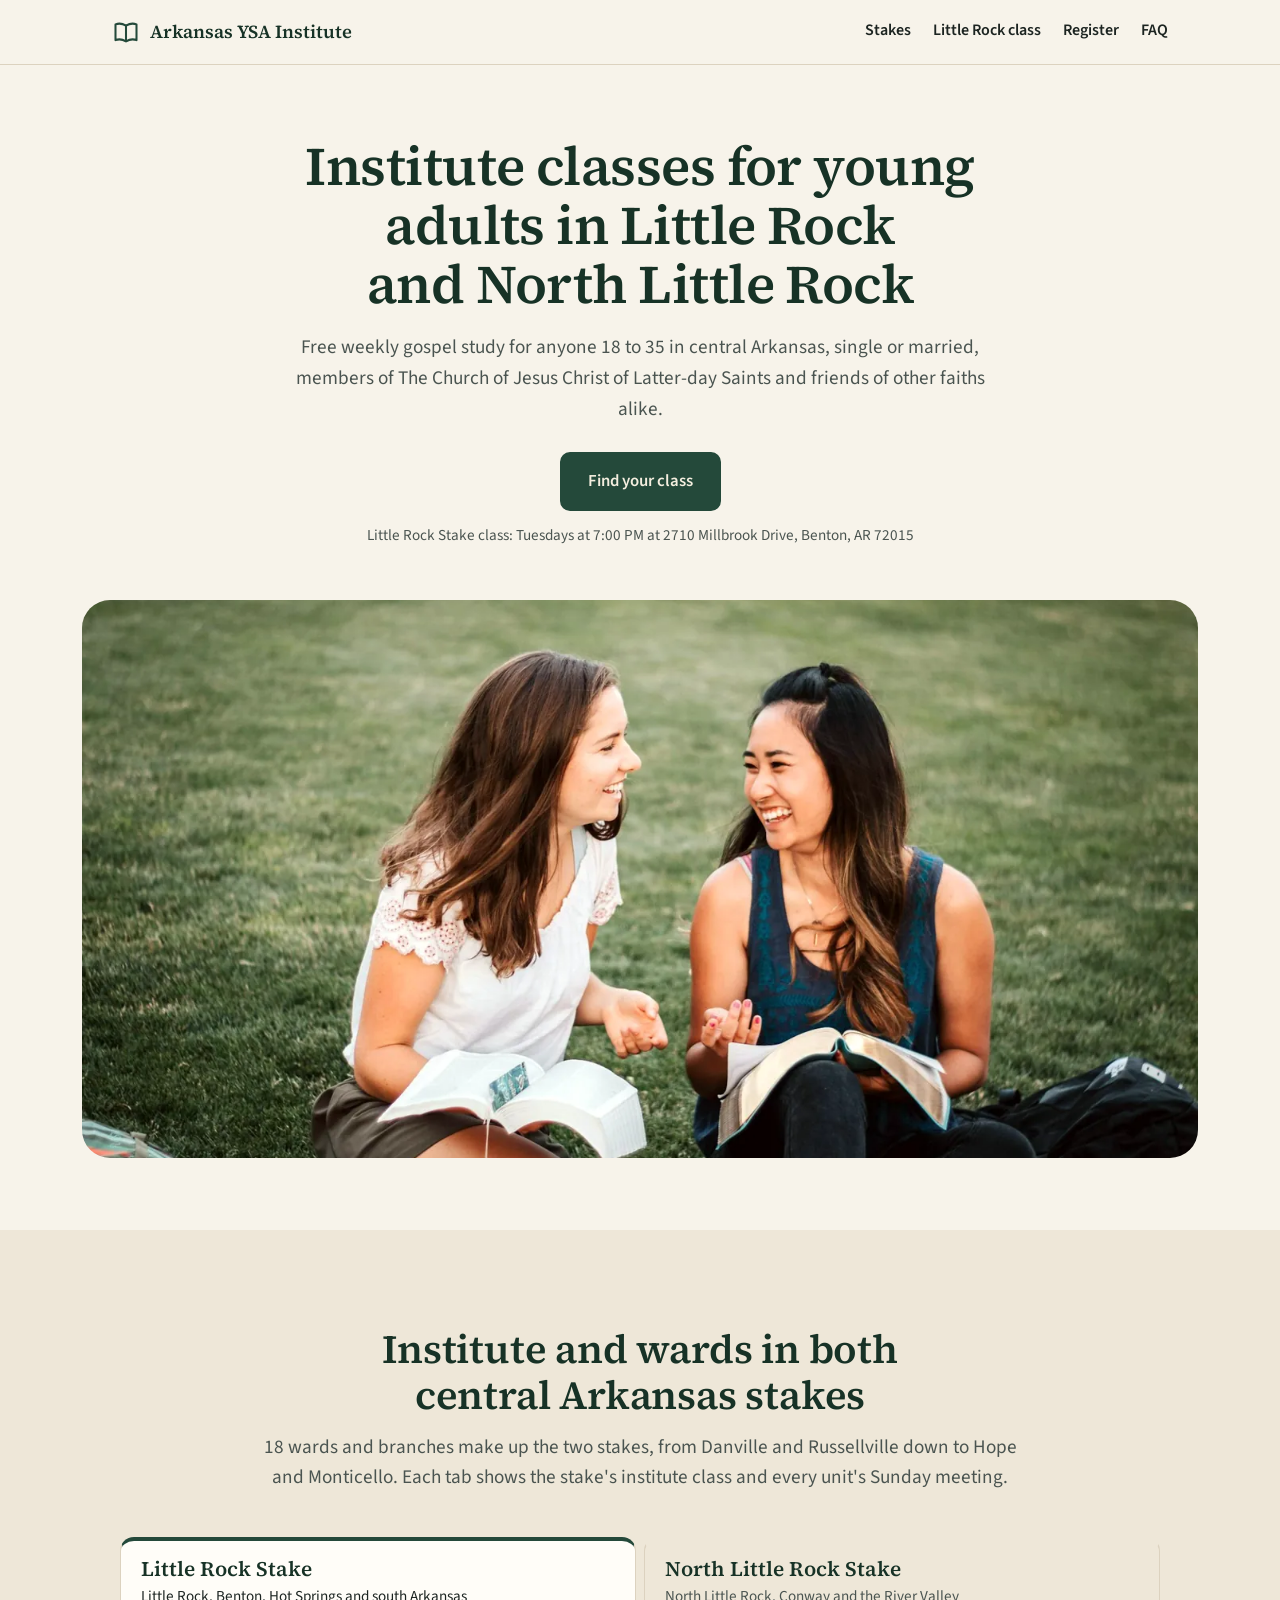
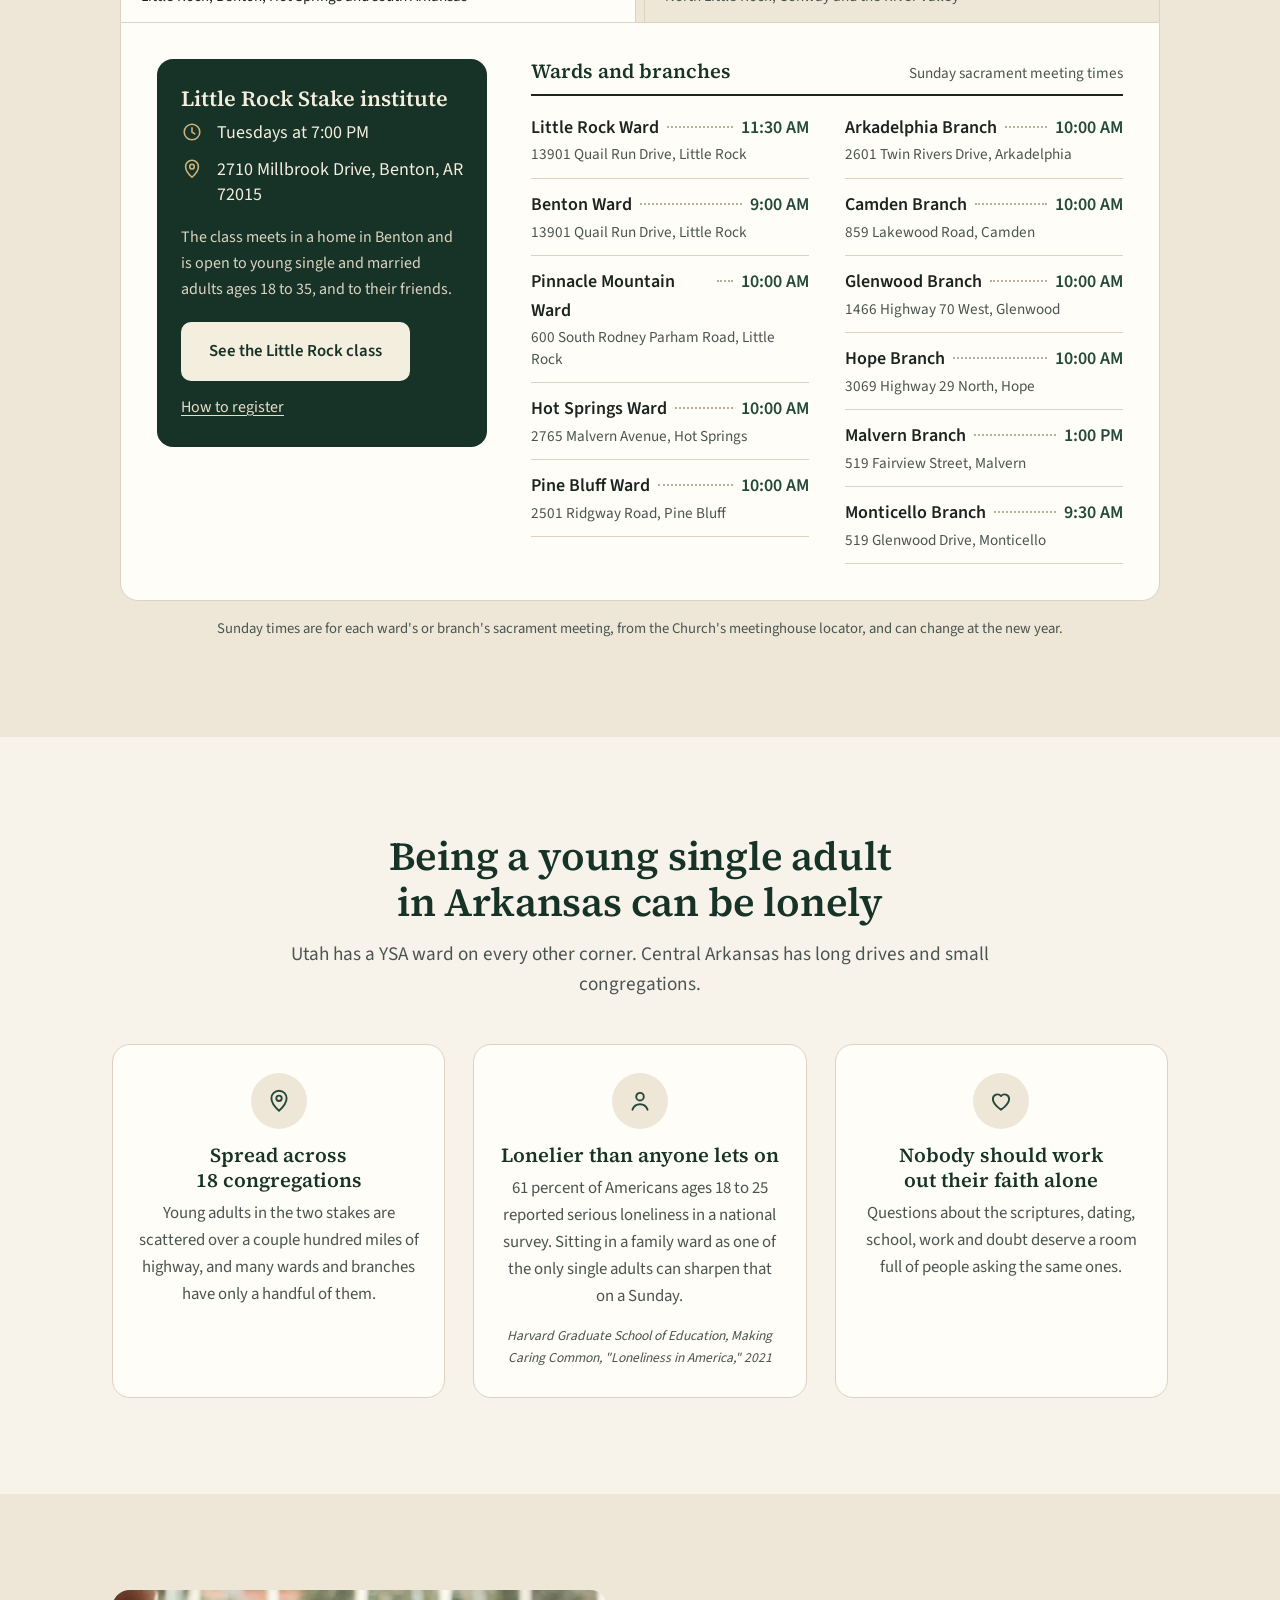
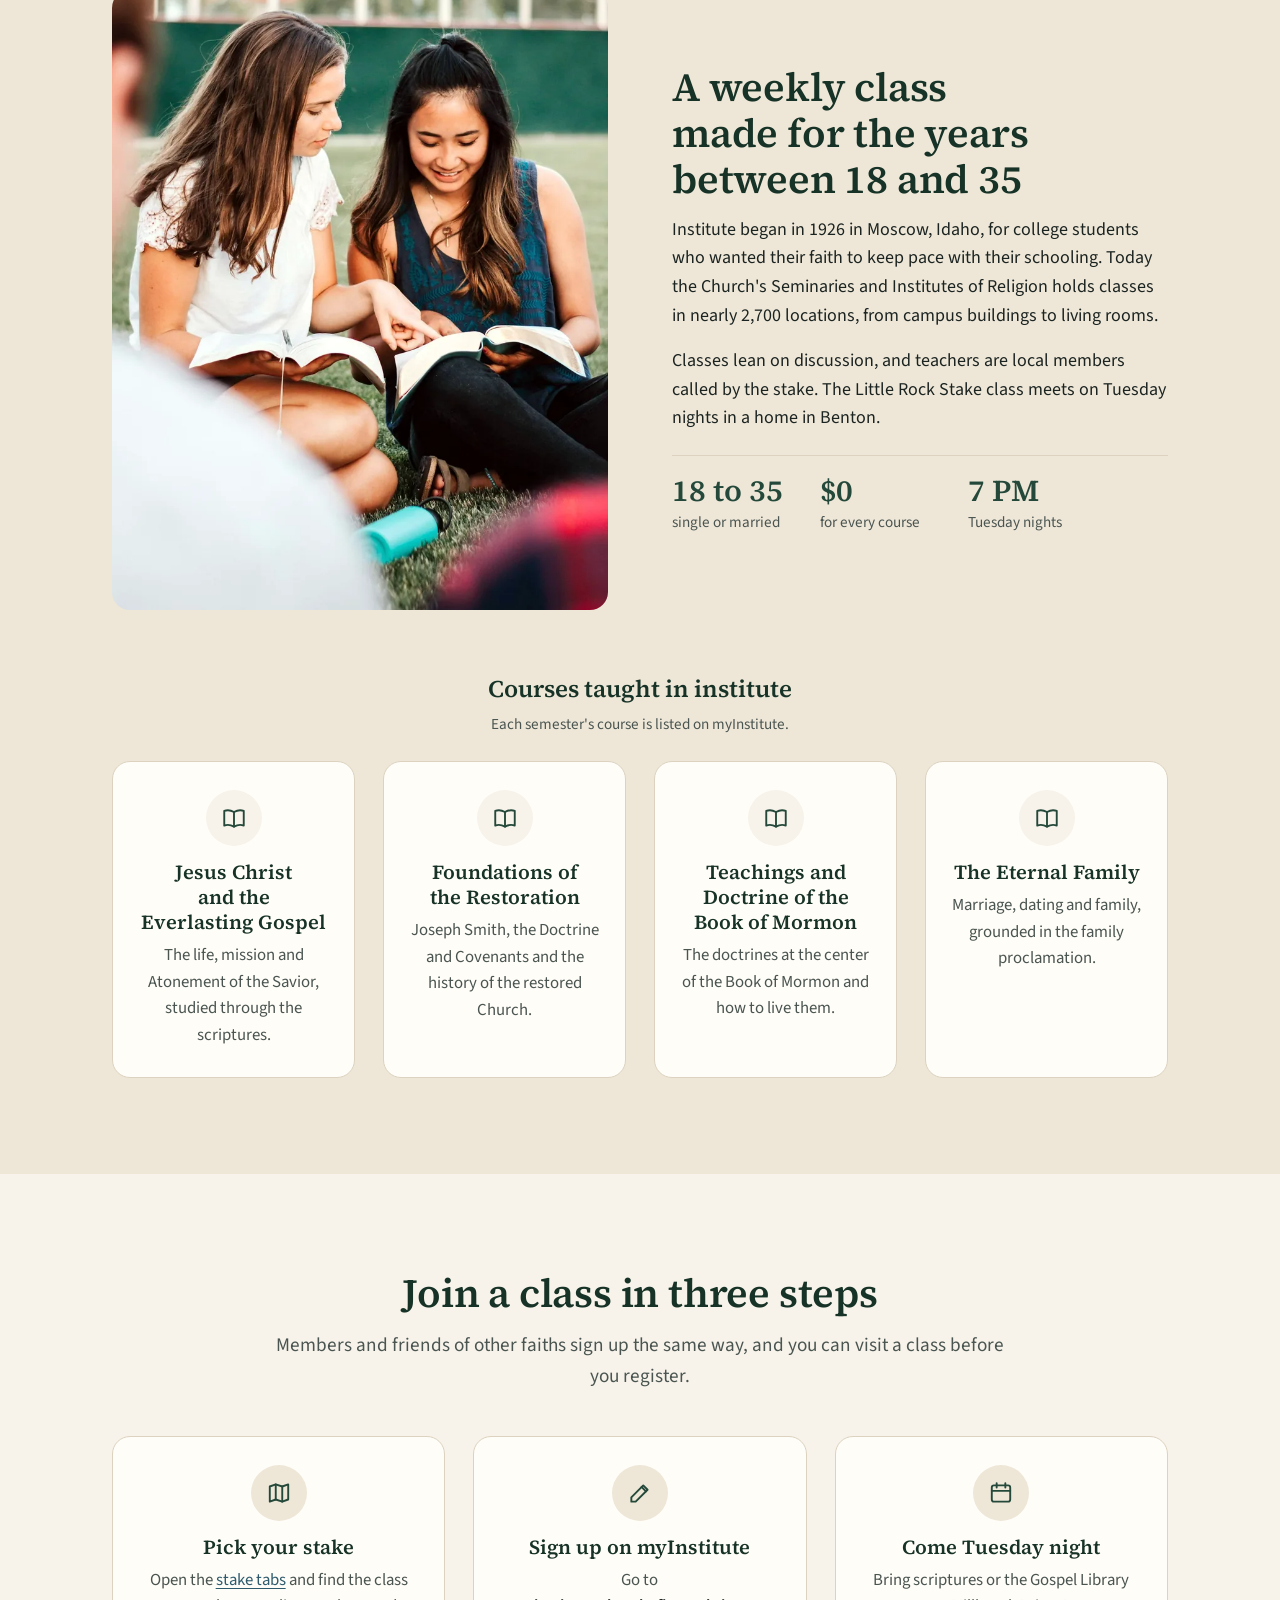
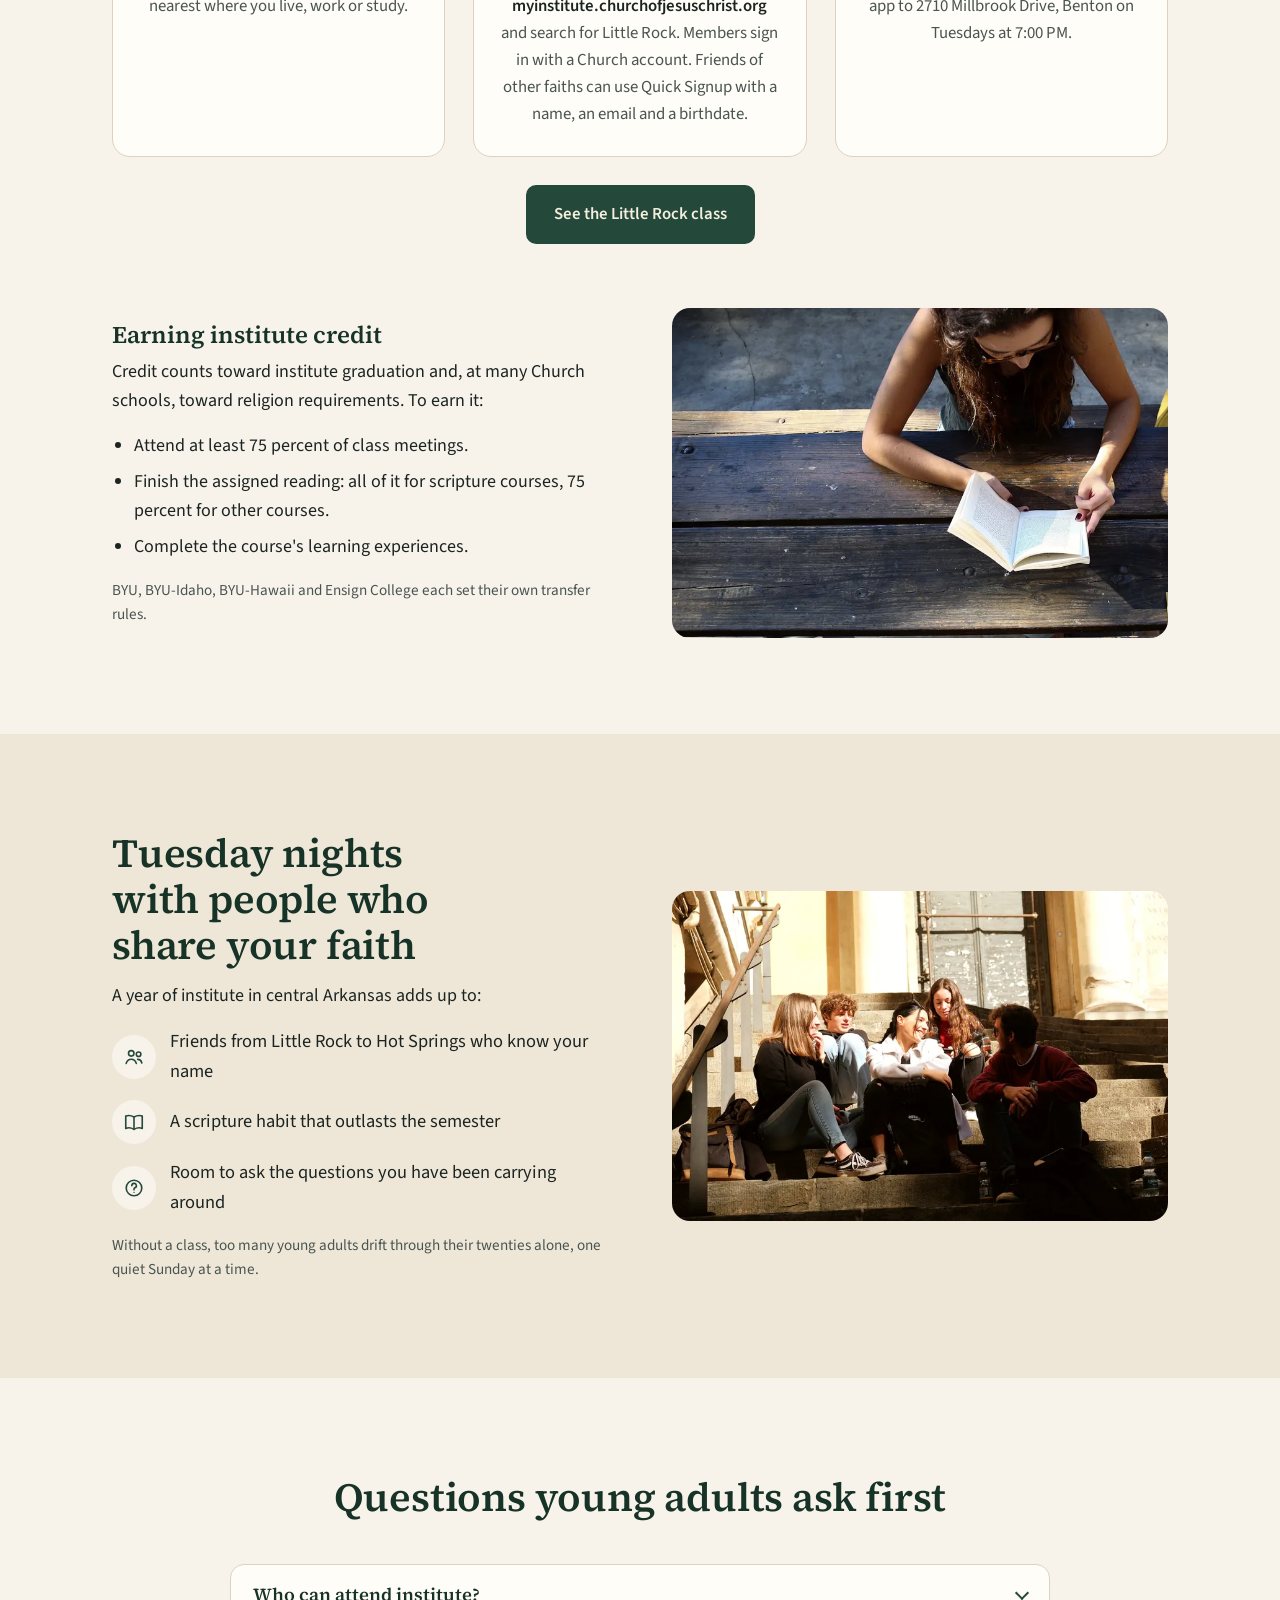
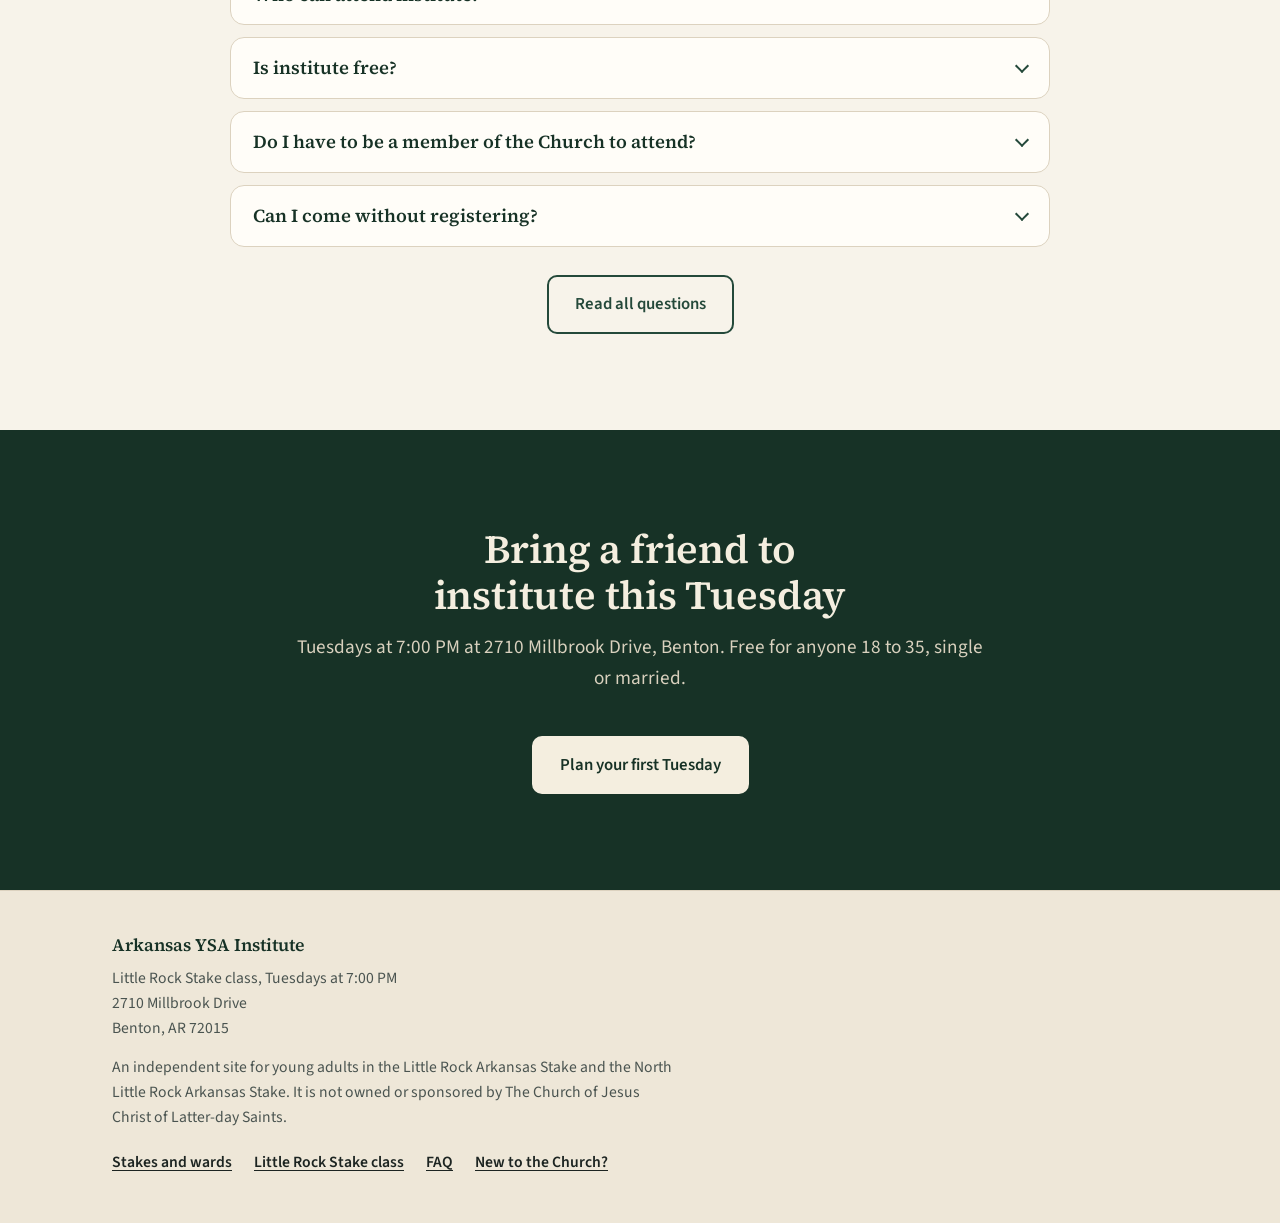
==== commit 98248118: "Little Rock page: split hero of young adults, note beside Marc and Nikki Hero is now a traditional s" ====
--- a/index.html
+++ b/index.html
@@ -225,6 +225,7 @@
       <li><a href="index.html#stakes">Stakes and wards</a></li>
       <li><a href="little-rock.html">Little Rock Stake class</a></li>
       <li><a href="faq.html">FAQ</a></li>
+      <li><a href="new-to-the-church.html">New to the Church?</a></li>
     </ul>
   </div>
 </footer>
--- a/styles.css
+++ b/styles.css
@@ -212,3 +212,49 @@
 .street-sign{background:#1E6A44;color:#fff;border:3px solid #fff;box-shadow:0 0 0 3px #1E6A44;border-radius:8px;padding:12px 30px;font-weight:600;font-size:clamp(1.6rem,4vw,2.3rem);letter-spacing:.08em;text-transform:uppercase;line-height:1}
 .sign-post{width:10px;height:96px;background:#8E9398;border-radius:0 0 3px 3px}
 .house-number{margin-top:26px;font-family:"Source Serif 4",Georgia,serif;font-weight:600;font-size:2.2rem;line-height:1;color:var(--ink);border:2px solid var(--ink);border-radius:8px;padding:10px 22px;background:var(--paper)}
+.house{margin:0}
+.house figcaption{font-size:.95rem;color:var(--muted);margin-top:10px;text-align:center}
+@media (max-width:820px){.photo.hosts img{aspect-ratio:1/1;object-position:50% 12%}}
+
+/* warm theme (Little Rock page) */
+@font-face{font-family:"Caveat";font-style:normal;font-weight:600;font-display:swap;src:url(fonts/caveat-latin-600-normal.woff2) format("woff2")}
+body.warm{
+  --paper:#FBF6EC;
+  --paper-2:#F4E8D4;
+  --card:#FFFCF6;
+  --ink:#2E2420;
+  --muted:#5E5048;
+  --pine:#8A3324;
+  --pine-dark:#3E2A22;
+  --river:#6E271B;
+  --brass:#C99A3B;
+  --cream:#FBF1DE;
+  --line:#E6D7BF;
+}
+.warm .site-head{background:rgba(251,246,236,.96)}
+.warm .icon{background:#F6E2B5;color:#7A2E22}
+.warm .band .icon{background:#FBEFD2}
+.warm .dark .lead{color:#E8DCC6}
+.warm .hero-photo.framed{max-width:800px}
+.warm .hero-photo.framed img{aspect-ratio:3/2;object-position:50% 40%}
+@media (max-width:640px){.warm .hero-photo.framed img{aspect-ratio:4/3;object-position:46% 30%}}
+.soft-points{display:grid;grid-template-columns:repeat(3,minmax(0,1fr));gap:clamp(24px,4vw,52px);max-width:1040px;margin:0 auto;text-align:center}
+.soft-points p{color:var(--muted);font-size:1.05rem}
+@media (max-width:820px){.soft-points{grid-template-columns:1fr;max-width:520px}}
+.letter{max-width:720px;margin:0 auto;background:var(--card);border:1px solid var(--line);border-radius:24px;padding:clamp(28px,5vw,56px);font-size:1.2rem;line-height:1.7}
+.letter .sig{font-family:"Caveat","Bradley Hand",cursive;font-weight:600;font-size:2.7rem;line-height:1;color:var(--pine);margin-top:18px}
+.steps.soft li{background:transparent;border:none;padding:8px 12px}
+/* split hero + note beside photo */
+.split-hero .split{align-items:center}
+.split-hero h1{font-size:clamp(2.1rem,4.4vw,3.2rem)}
+.hero-copy .cta-row{align-items:flex-start;margin-top:24px}
+.hero-side img{aspect-ratio:5/4;object-position:42% 50%;border-radius:var(--radius-lg)}
+@media (max-width:820px){
+  .split-hero .split > .photo{order:-1}
+  .hero-copy{text-align:center}
+  .hero-copy .cta-row{align-items:center}
+  .hero-side img{aspect-ratio:4/3}
+}
+.welcome{align-items:center}
+.welcome .letter{max-width:none;margin:0}
+.welcome .photo.hosts img{max-height:560px}
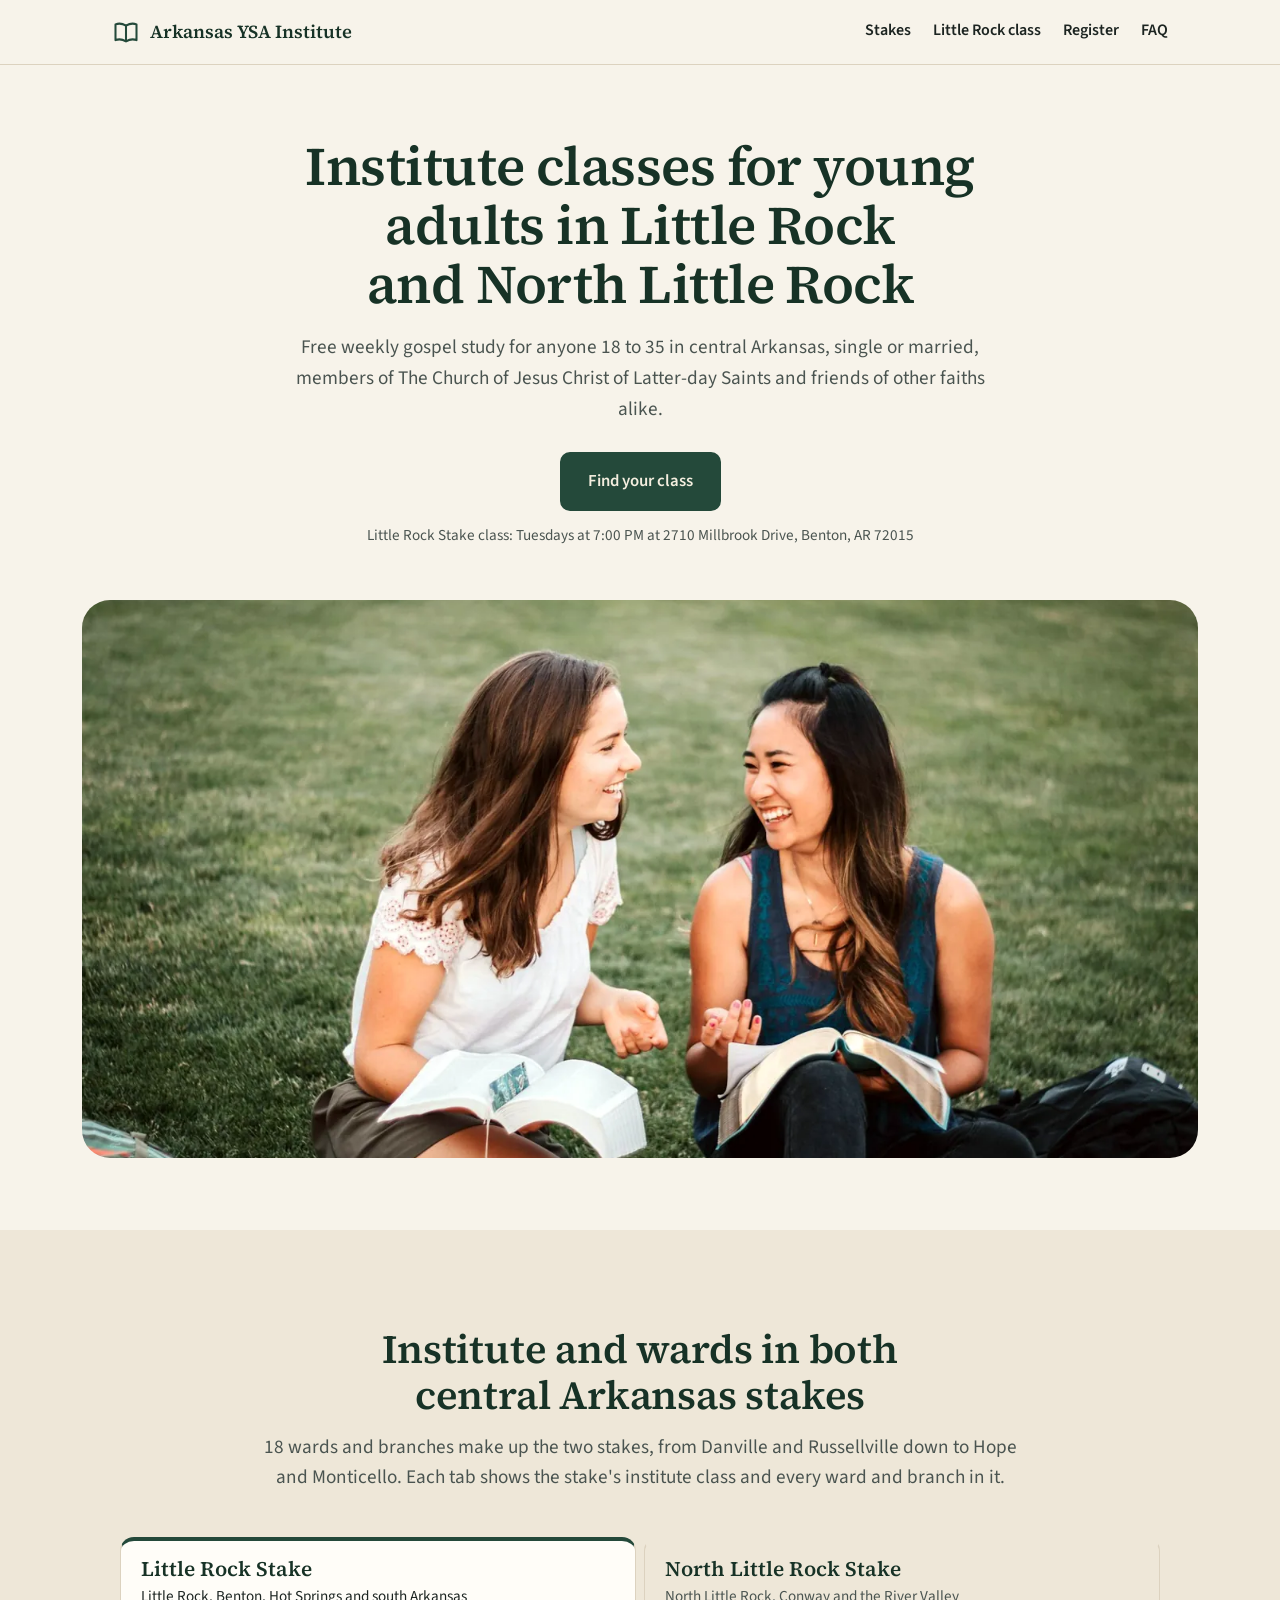
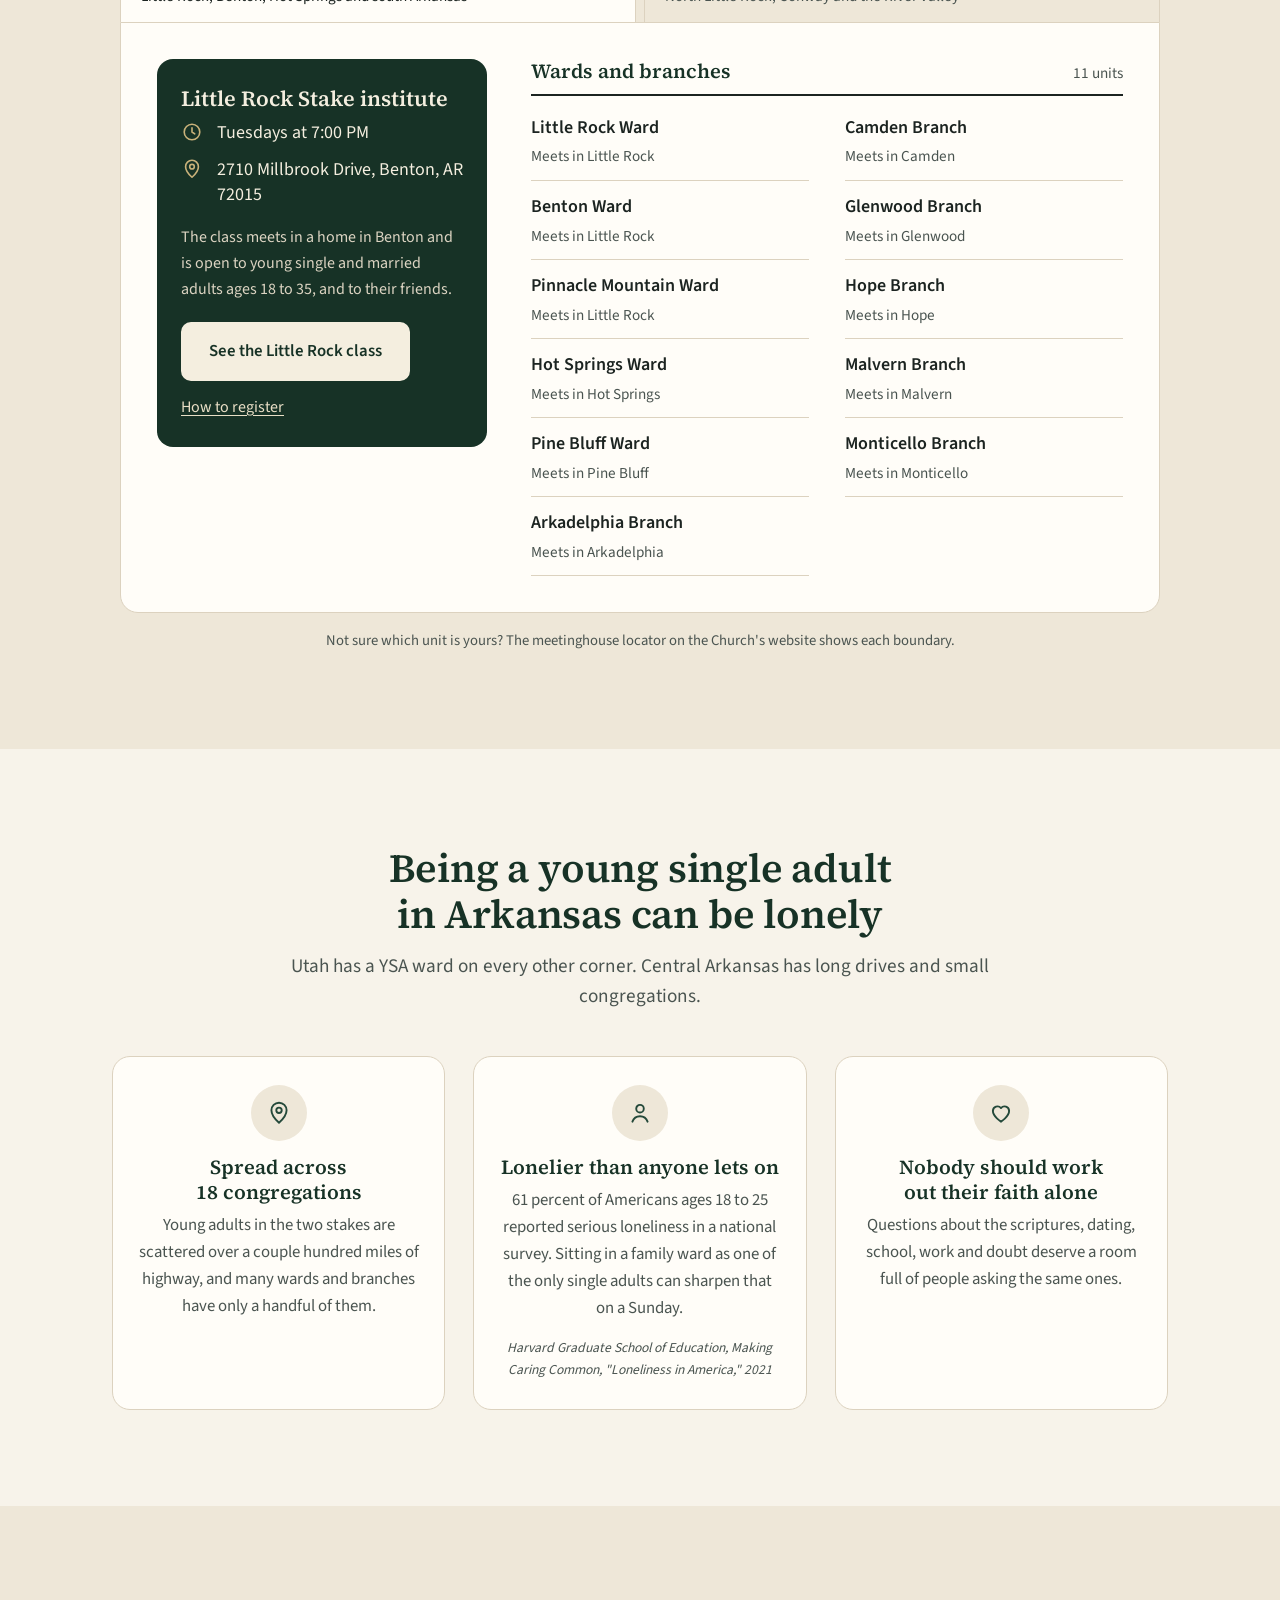
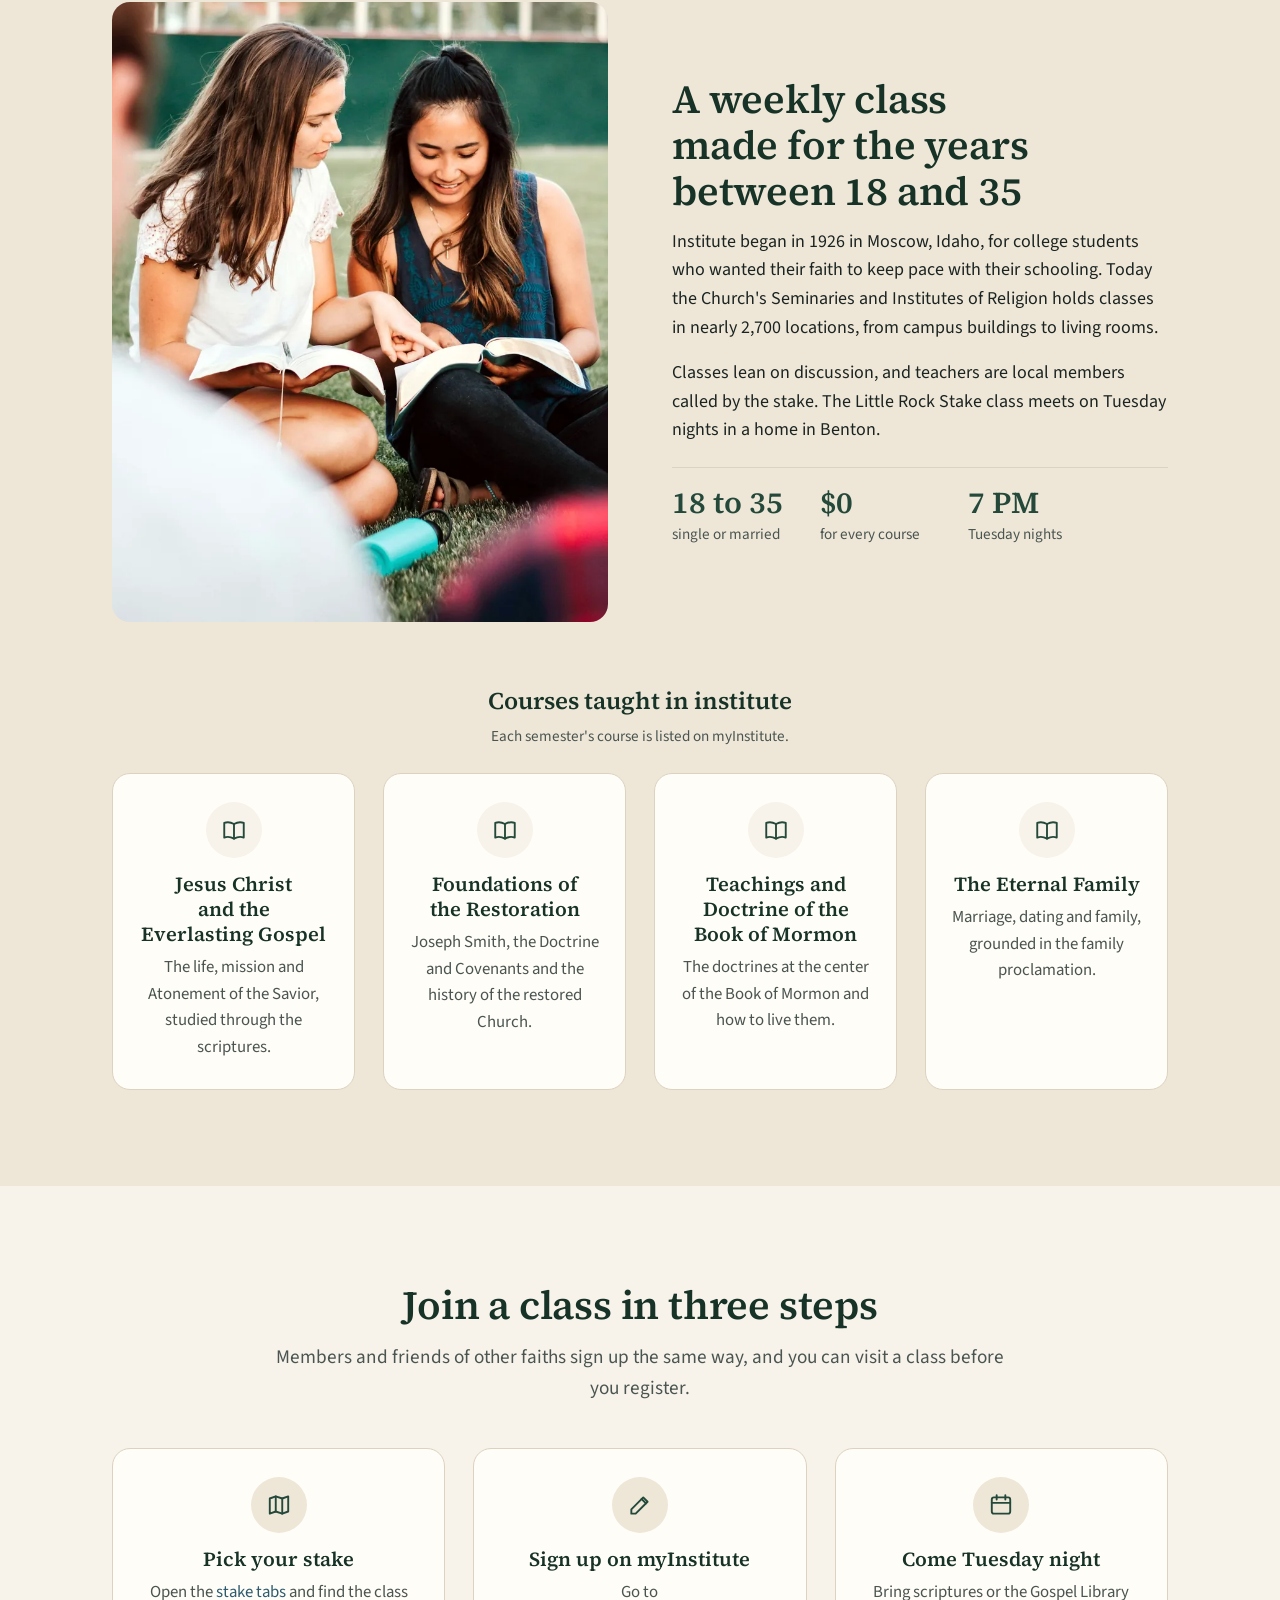
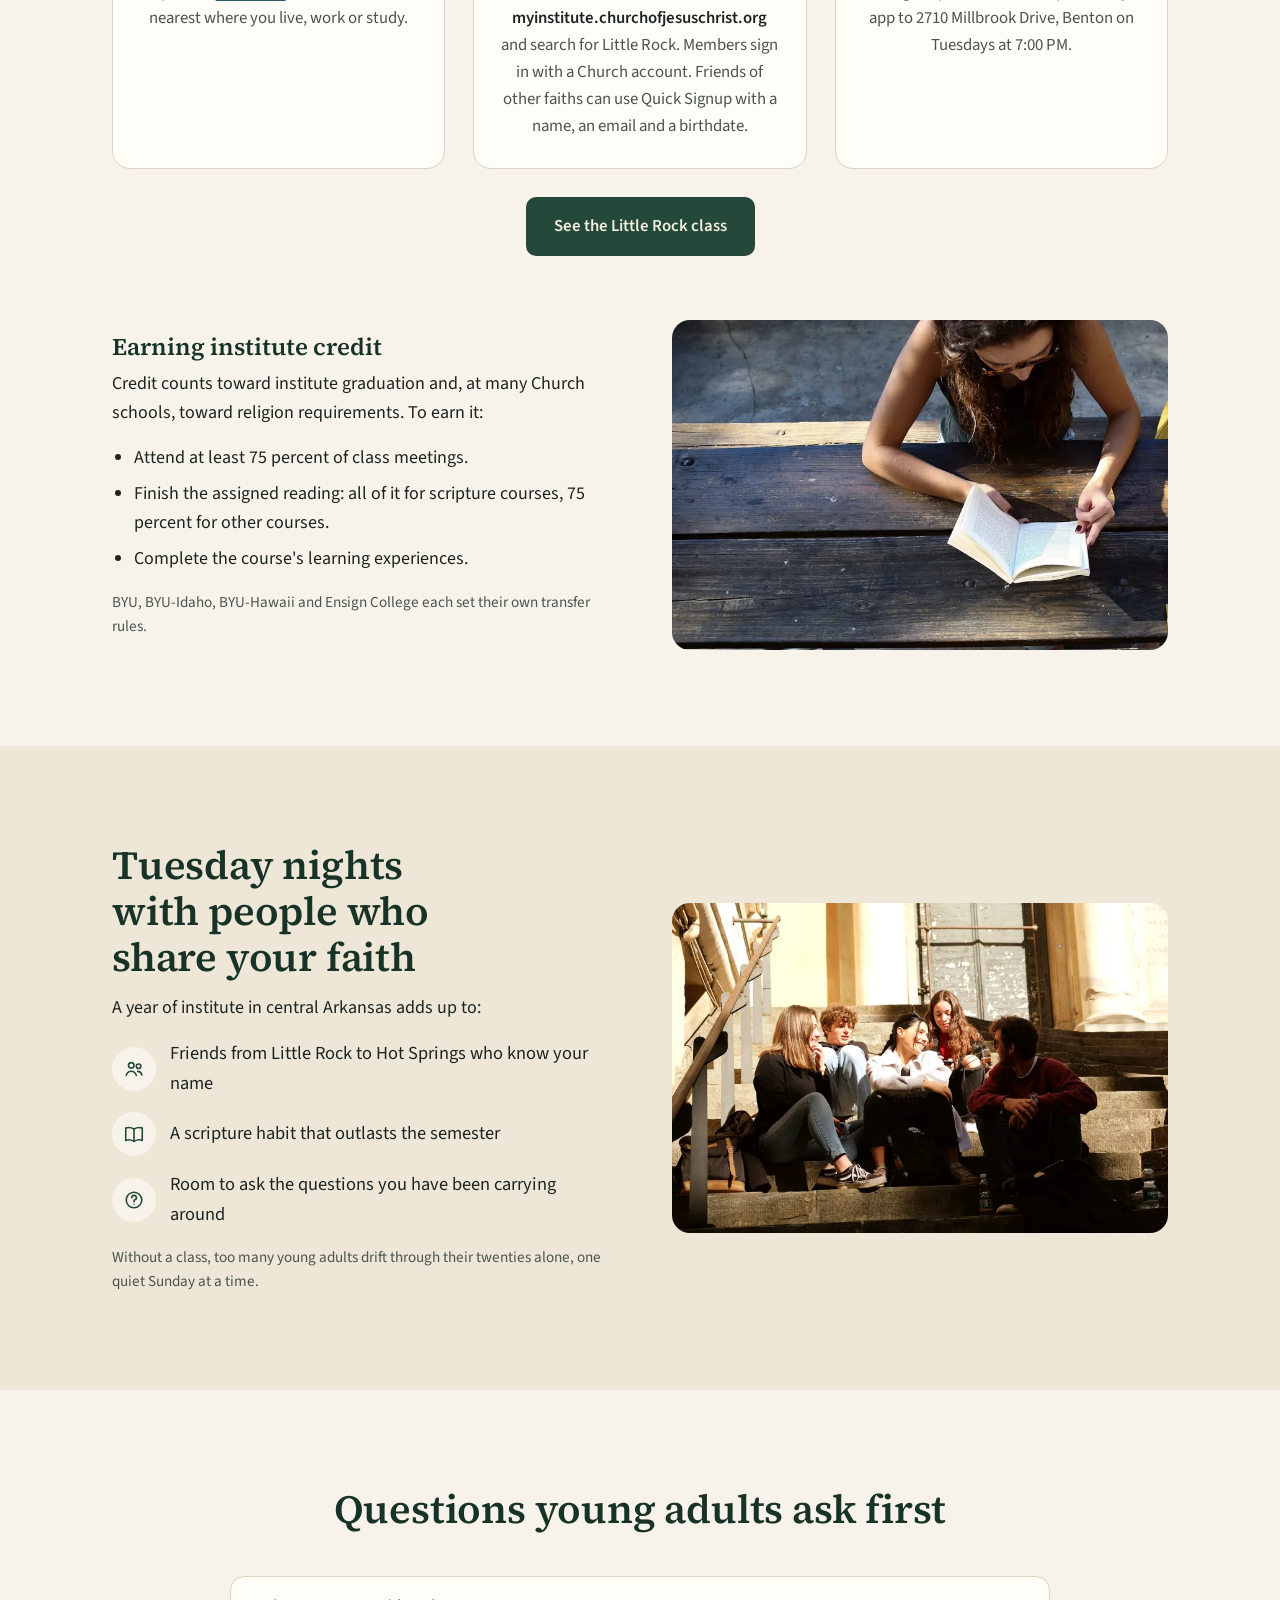
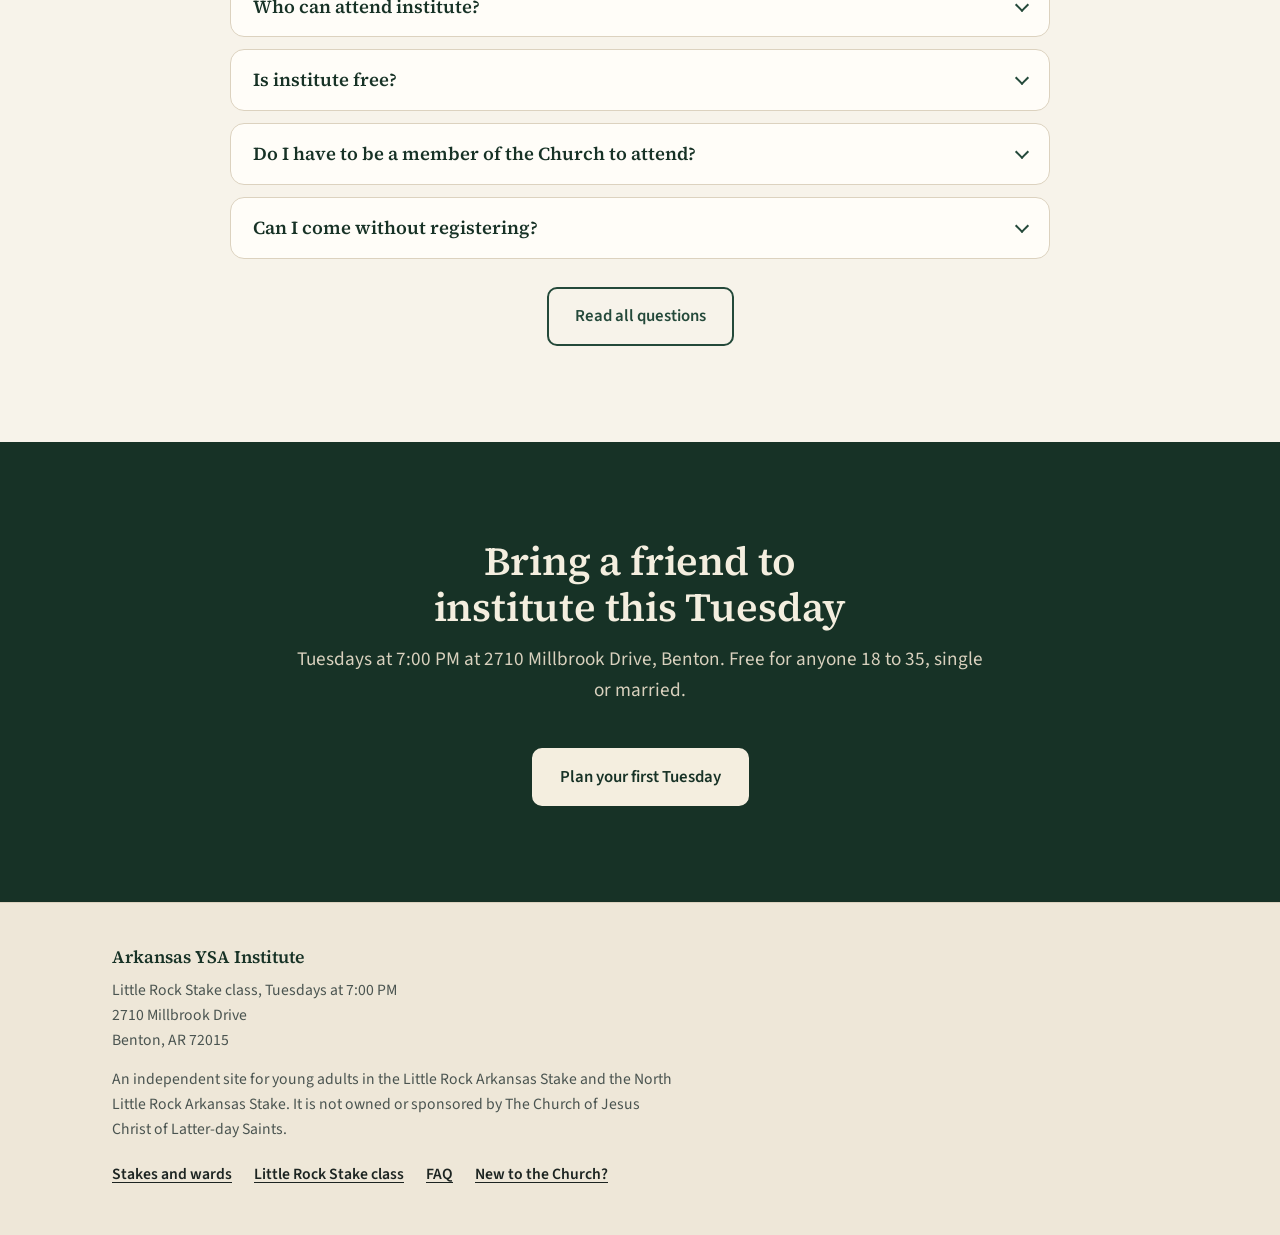
==== commit 0afaa3de: "Retouched host photo, upcoming events, units without Sunday times Little Rock page gains an Upcoming" ====
--- a/index.html
+++ b/index.html
@@ -51,7 +51,7 @@
   <div class="wrap">
     <div class="section-head">
       <h2 id="stakes-title">Institute and wards in both central Arkansas stakes</h2>
-      <p class="lead">18 wards and branches make up the two stakes, from Danville and Russellville down to Hope and Monticello. Each tab shows the stake's institute class and every unit's Sunday meeting.</p>
+      <p class="lead">18 wards and branches make up the two stakes, from Danville and Russellville down to Hope and Monticello. Each tab shows the stake's institute class and every ward and branch in it.</p>
     </div>
     <div class="tabs"><div class="tablist" role="tablist" aria-label="Stakes"><button class="tab" role="tab" id="tab-little-rock-stake" aria-controls="panel-little-rock-stake" aria-selected="true" data-hash="little-rock-stake"><span class="tab-name">Little Rock Stake</span><span class="tab-sub">Little Rock, Benton, Hot Springs and south Arkansas</span></button><button class="tab" role="tab" id="tab-north-little-rock-stake" aria-controls="panel-north-little-rock-stake" aria-selected="false" data-hash="north-little-rock-stake"><span class="tab-name">North Little Rock Stake</span><span class="tab-sub">North Little Rock, Conway and the River Valley</span></button></div><div class="panel" role="tabpanel" id="panel-little-rock-stake" aria-labelledby="tab-little-rock-stake" tabindex="0">
   <div class="panel-grid">
@@ -62,8 +62,8 @@
       <a class="btn btn-cream" href="little-rock.html">See the Little Rock class</a><p class="card-link"><a href="#register">How to register</a></p>
     </div>
     <div>
-      <div class="dir-head"><h3>Wards and branches</h3><span>Sunday sacrament meeting times</span></div>
-      <ul class="unit-list"><li class="unit"><div class="unit-row"><span class="unit-name">Little Rock Ward</span><span class="leader" aria-hidden="true"></span><span class="unit-time">11:30 AM</span></div><div class="unit-addr">13901 Quail Run Drive, Little Rock</div></li><li class="unit"><div class="unit-row"><span class="unit-name">Benton Ward</span><span class="leader" aria-hidden="true"></span><span class="unit-time">9:00 AM</span></div><div class="unit-addr">13901 Quail Run Drive, Little Rock</div></li><li class="unit"><div class="unit-row"><span class="unit-name">Pinnacle Mountain Ward</span><span class="leader" aria-hidden="true"></span><span class="unit-time">10:00 AM</span></div><div class="unit-addr">600 South Rodney Parham Road, Little Rock</div></li><li class="unit"><div class="unit-row"><span class="unit-name">Hot Springs Ward</span><span class="leader" aria-hidden="true"></span><span class="unit-time">10:00 AM</span></div><div class="unit-addr">2765 Malvern Avenue, Hot Springs</div></li><li class="unit"><div class="unit-row"><span class="unit-name">Pine Bluff Ward</span><span class="leader" aria-hidden="true"></span><span class="unit-time">10:00 AM</span></div><div class="unit-addr">2501 Ridgway Road, Pine Bluff</div></li><li class="unit"><div class="unit-row"><span class="unit-name">Arkadelphia Branch</span><span class="leader" aria-hidden="true"></span><span class="unit-time">10:00 AM</span></div><div class="unit-addr">2601 Twin Rivers Drive, Arkadelphia</div></li><li class="unit"><div class="unit-row"><span class="unit-name">Camden Branch</span><span class="leader" aria-hidden="true"></span><span class="unit-time">10:00 AM</span></div><div class="unit-addr">859 Lakewood Road, Camden</div></li><li class="unit"><div class="unit-row"><span class="unit-name">Glenwood Branch</span><span class="leader" aria-hidden="true"></span><span class="unit-time">10:00 AM</span></div><div class="unit-addr">1466 Highway 70 West, Glenwood</div></li><li class="unit"><div class="unit-row"><span class="unit-name">Hope Branch</span><span class="leader" aria-hidden="true"></span><span class="unit-time">10:00 AM</span></div><div class="unit-addr">3069 Highway 29 North, Hope</div></li><li class="unit"><div class="unit-row"><span class="unit-name">Malvern Branch</span><span class="leader" aria-hidden="true"></span><span class="unit-time">1:00 PM</span></div><div class="unit-addr">519 Fairview Street, Malvern</div></li><li class="unit"><div class="unit-row"><span class="unit-name">Monticello Branch</span><span class="leader" aria-hidden="true"></span><span class="unit-time">9:30 AM</span></div><div class="unit-addr">519 Glenwood Drive, Monticello</div></li></ul>
+      <div class="dir-head"><h3>Wards and branches</h3><span>11 units</span></div>
+      <ul class="unit-list"><li class="unit"><span class="unit-name">Little Rock Ward</span><span class="unit-addr">Meets in Little Rock</span></li><li class="unit"><span class="unit-name">Benton Ward</span><span class="unit-addr">Meets in Little Rock</span></li><li class="unit"><span class="unit-name">Pinnacle Mountain Ward</span><span class="unit-addr">Meets in Little Rock</span></li><li class="unit"><span class="unit-name">Hot Springs Ward</span><span class="unit-addr">Meets in Hot Springs</span></li><li class="unit"><span class="unit-name">Pine Bluff Ward</span><span class="unit-addr">Meets in Pine Bluff</span></li><li class="unit"><span class="unit-name">Arkadelphia Branch</span><span class="unit-addr">Meets in Arkadelphia</span></li><li class="unit"><span class="unit-name">Camden Branch</span><span class="unit-addr">Meets in Camden</span></li><li class="unit"><span class="unit-name">Glenwood Branch</span><span class="unit-addr">Meets in Glenwood</span></li><li class="unit"><span class="unit-name">Hope Branch</span><span class="unit-addr">Meets in Hope</span></li><li class="unit"><span class="unit-name">Malvern Branch</span><span class="unit-addr">Meets in Malvern</span></li><li class="unit"><span class="unit-name">Monticello Branch</span><span class="unit-addr">Meets in Monticello</span></li></ul>
     </div>
   </div>
 </div>
@@ -76,12 +76,12 @@
       <a class="btn btn-cream" href="#register">How to register</a>
     </div>
     <div>
-      <div class="dir-head"><h3>Wards and branches</h3><span>Sunday sacrament meeting times</span></div>
-      <ul class="unit-list"><li class="unit"><div class="unit-row"><span class="unit-name">North Little Rock Ward</span><span class="leader" aria-hidden="true"></span><span class="unit-time">10:00 AM</span></div><div class="unit-addr">905 Kierre Drive, North Little Rock</div></li><li class="unit"><div class="unit-row"><span class="unit-name">Conway 1st Ward</span><span class="leader" aria-hidden="true"></span><span class="unit-time">11:30 AM</span></div><div class="unit-addr">2045 Dave Ward Drive, Conway</div></li><li class="unit"><div class="unit-row"><span class="unit-name">Conway 2nd Ward</span><span class="leader" aria-hidden="true"></span><span class="unit-time">9:00 AM</span></div><div class="unit-addr">2045 Dave Ward Drive, Conway</div></li><li class="unit"><div class="unit-row"><span class="unit-name">Greenbrier Ward</span><span class="leader" aria-hidden="true"></span><span class="unit-time">9:00 AM</span></div><div class="unit-addr">6556 Heber Springs Road West, Quitman</div></li><li class="unit"><div class="unit-row"><span class="unit-name">Morrilton Ward</span><span class="leader" aria-hidden="true"></span><span class="unit-time">10:00 AM</span></div><div class="unit-addr">1101 Burrow Street, Morrilton</div></li><li class="unit"><div class="unit-row"><span class="unit-name">Russellville Ward</span><span class="leader" aria-hidden="true"></span><span class="unit-time">10:00 AM</span></div><div class="unit-addr">200 South Cumberland Avenue, Russellville</div></li><li class="unit"><div class="unit-row"><span class="unit-name">Danville Branch</span><span class="leader" aria-hidden="true"></span><span class="unit-time">10:00 AM</span></div><div class="unit-addr">13842 North State Highway 27, Danville</div></li></ul>
+      <div class="dir-head"><h3>Wards and branches</h3><span>7 units</span></div>
+      <ul class="unit-list"><li class="unit"><span class="unit-name">North Little Rock Ward</span><span class="unit-addr">Meets in North Little Rock</span></li><li class="unit"><span class="unit-name">Conway 1st Ward</span><span class="unit-addr">Meets in Conway</span></li><li class="unit"><span class="unit-name">Conway 2nd Ward</span><span class="unit-addr">Meets in Conway</span></li><li class="unit"><span class="unit-name">Greenbrier Ward</span><span class="unit-addr">Meets in Quitman</span></li><li class="unit"><span class="unit-name">Morrilton Ward</span><span class="unit-addr">Meets in Morrilton</span></li><li class="unit"><span class="unit-name">Russellville Ward</span><span class="unit-addr">Meets in Russellville</span></li><li class="unit"><span class="unit-name">Danville Branch</span><span class="unit-addr">Meets in Danville</span></li></ul>
     </div>
   </div>
 </div></div>
-    <p class="dir-note center">Sunday times are for each ward's or branch's sacrament meeting, from the Church's meetinghouse locator, and can change at the new year.</p>
+    <p class="dir-note center">Not sure which unit is yours? The meetinghouse locator on the Church's website shows each boundary.</p>
   </div>
 </section>
 
--- a/styles.css
+++ b/styles.css
@@ -258,3 +258,19 @@
 .welcome{align-items:center}
 .welcome .letter{max-width:none;margin:0}
 .welcome .photo.hosts img{max-height:560px}
+
+/* units without times */
+.unit{display:flex;flex-direction:column;gap:2px}
+.unit-name{font-weight:600}
+
+/* upcoming events */
+.events{list-style:none;padding:0;margin:0 auto;max-width:860px;display:grid;gap:16px}
+.event{display:grid;grid-template-columns:92px 1fr;gap:clamp(16px,3vw,28px);align-items:start;background:var(--card);border:1px solid var(--line);border-radius:var(--radius);padding:clamp(18px,3vw,26px)}
+.event-date{display:flex;flex-direction:column;align-items:center;justify-content:center;background:var(--pine);color:var(--cream);border-radius:14px;padding:12px 6px;text-align:center;line-height:1.1}
+.ev-small{font-size:.85rem;font-weight:600;letter-spacing:.02em}
+.ev-big{font-family:"Source Serif 4",Georgia,serif;font-weight:600;font-size:2rem;line-height:1.05;margin:2px 0}
+.event-body h3{font-size:1.3rem}
+.ev-meta{font-weight:600;color:var(--pine-dark);font-size:1rem;margin-bottom:.5em}
+.event-body p:not(.ev-meta){color:var(--muted);font-size:1.05rem;margin-bottom:.6em}
+.ev-link{font-weight:600}
+@media (max-width:520px){.event{grid-template-columns:72px 1fr}.ev-big{font-size:1.6rem}}
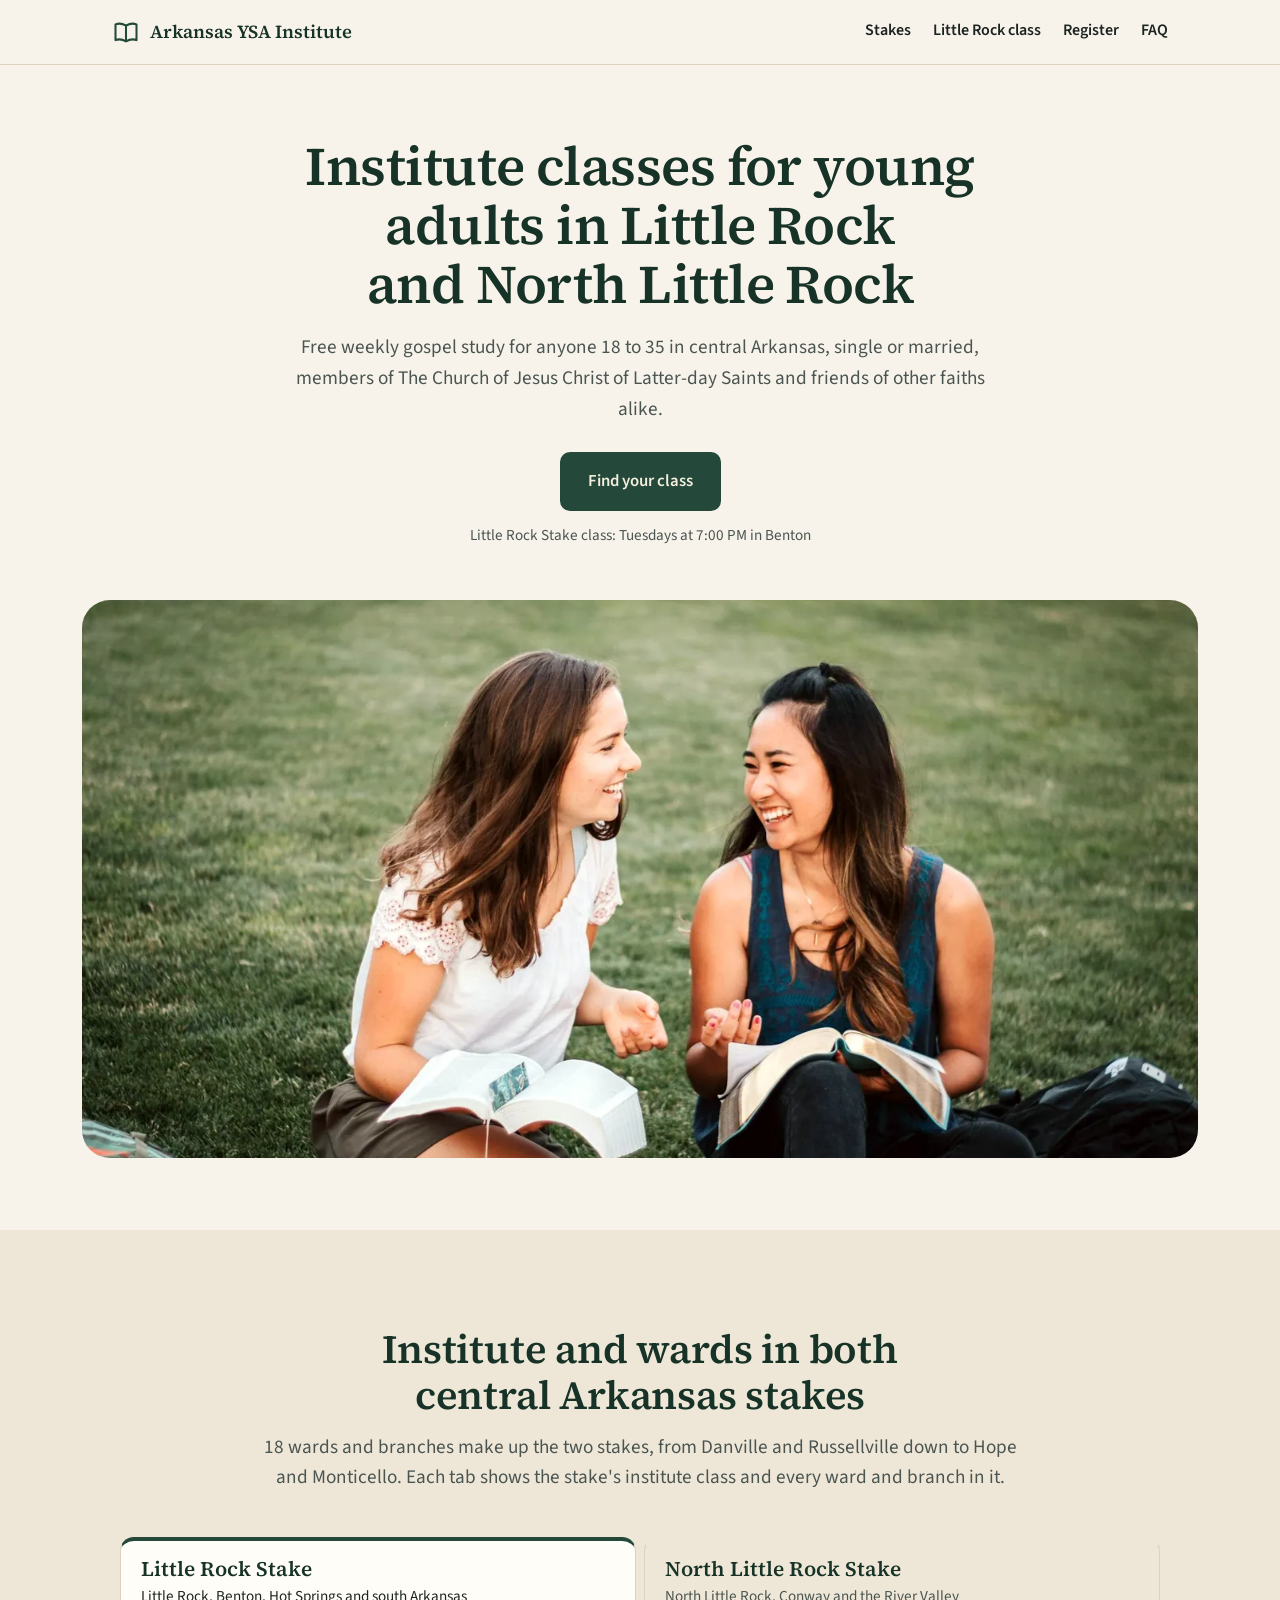
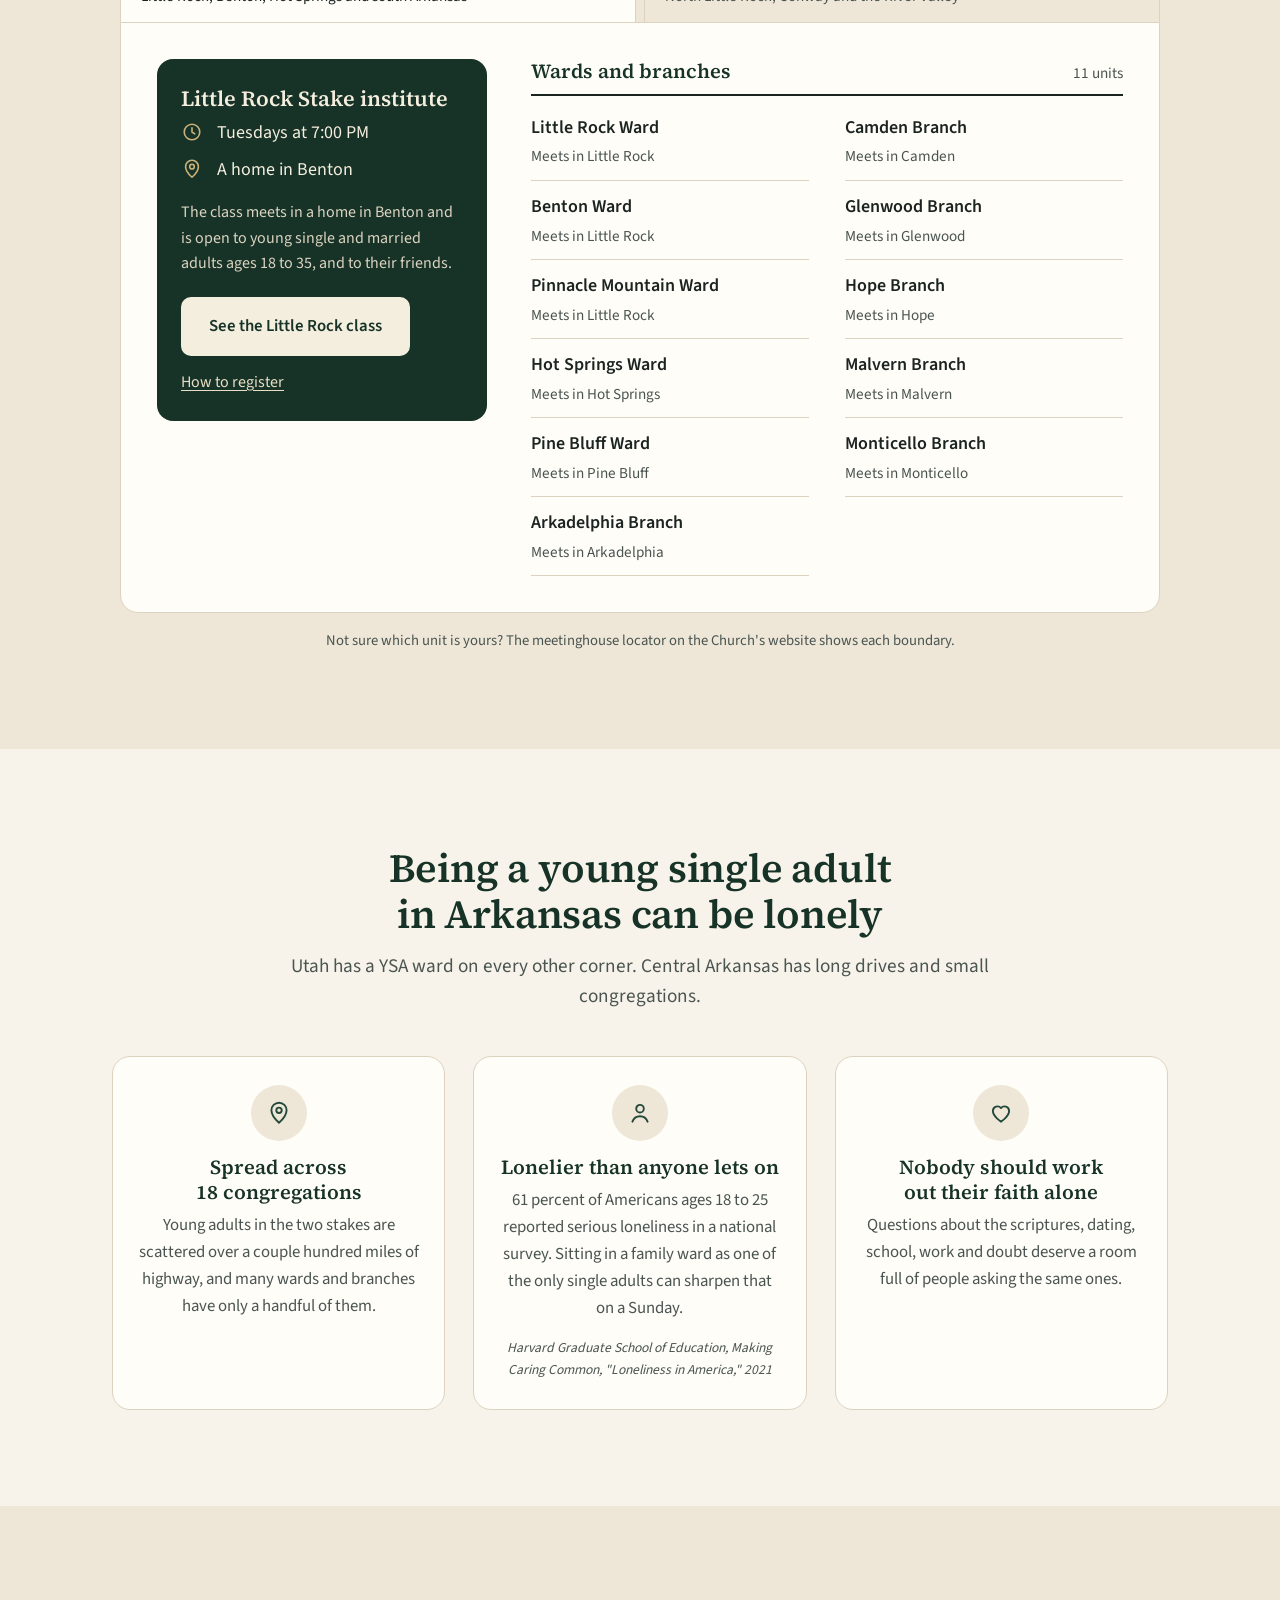
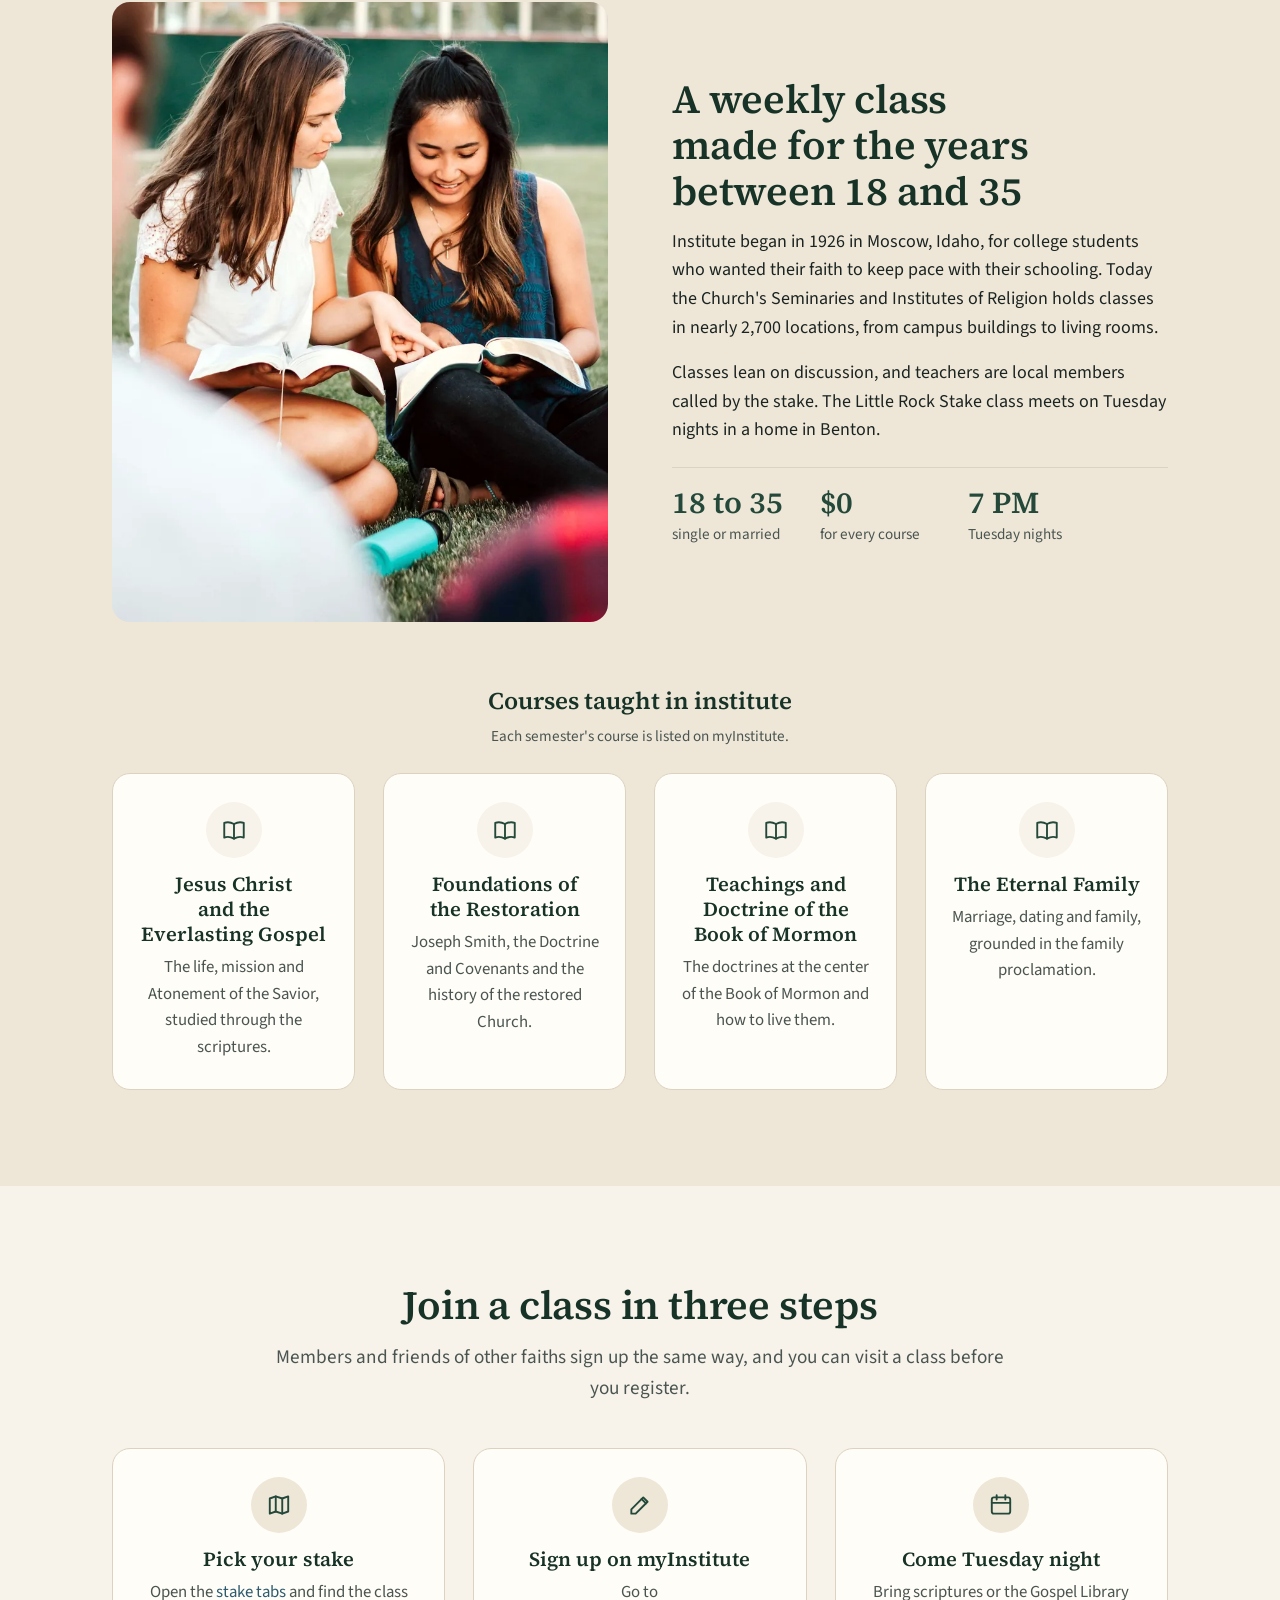
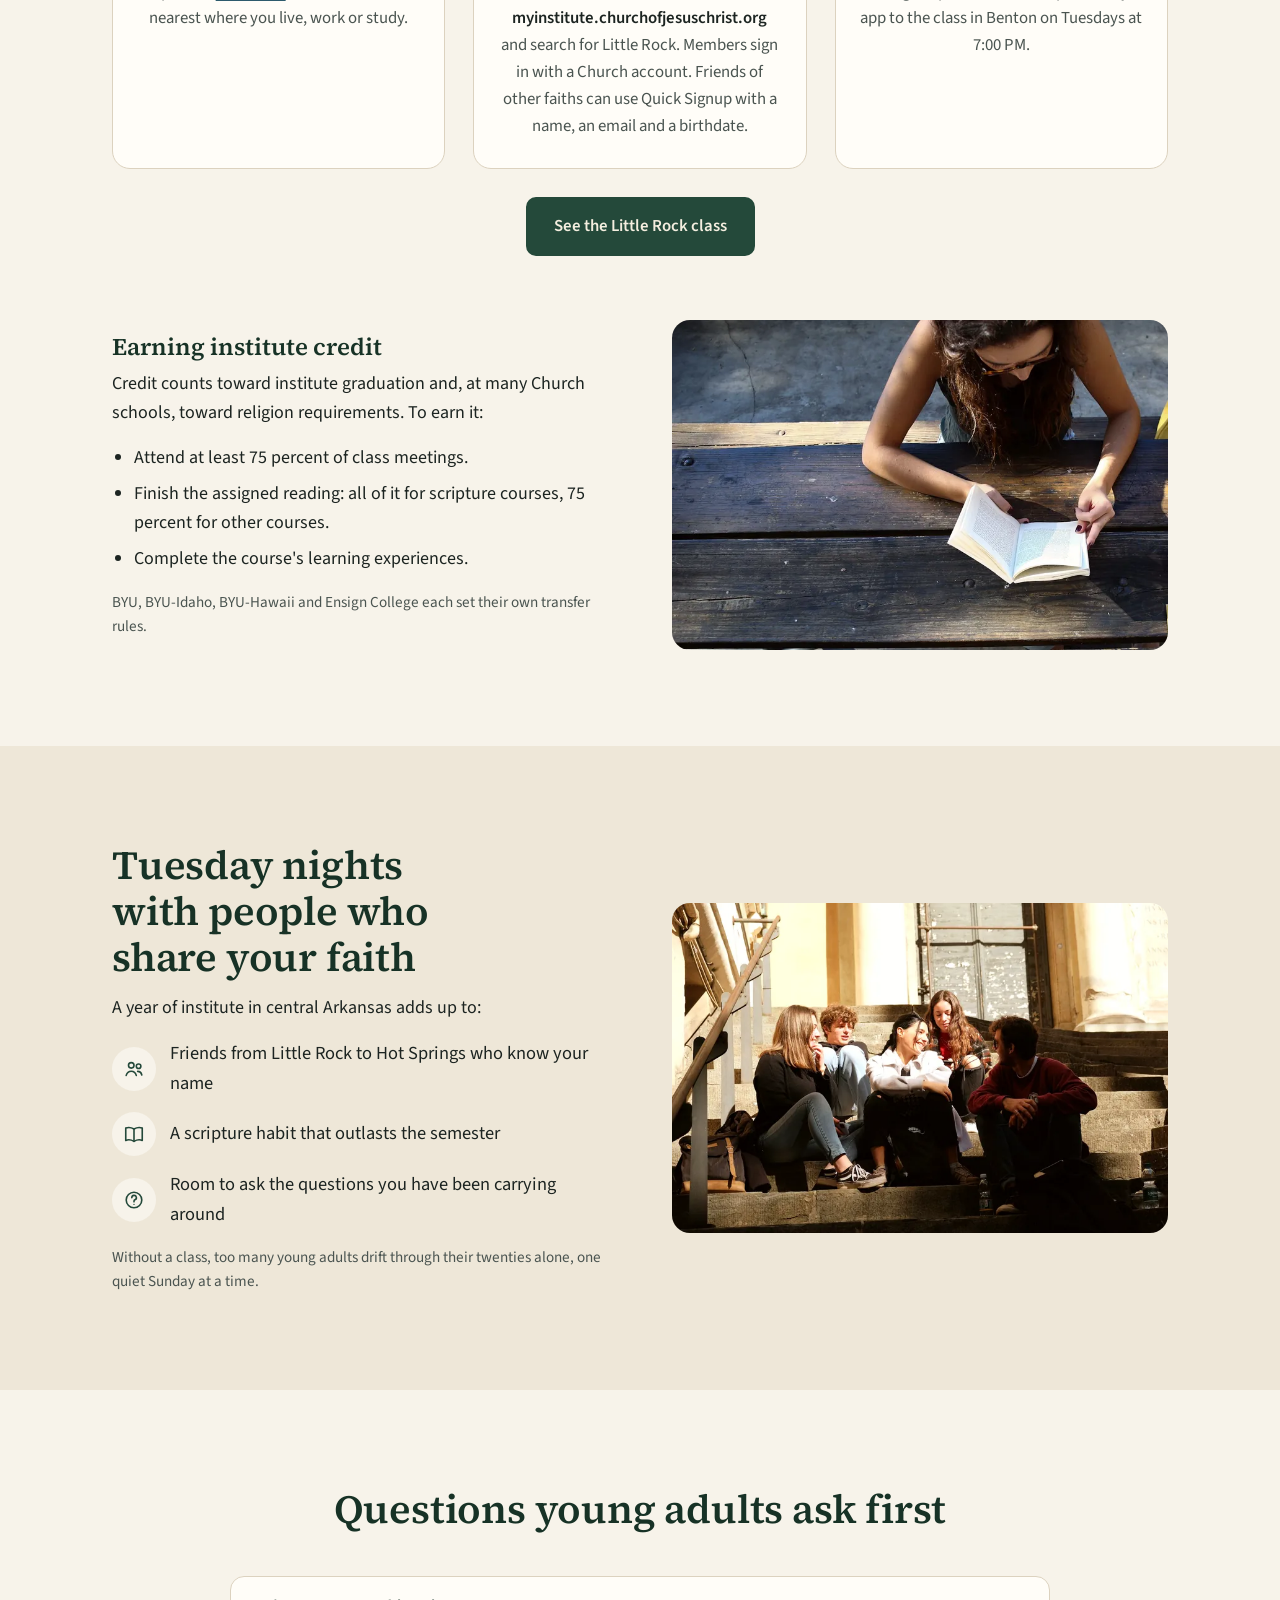
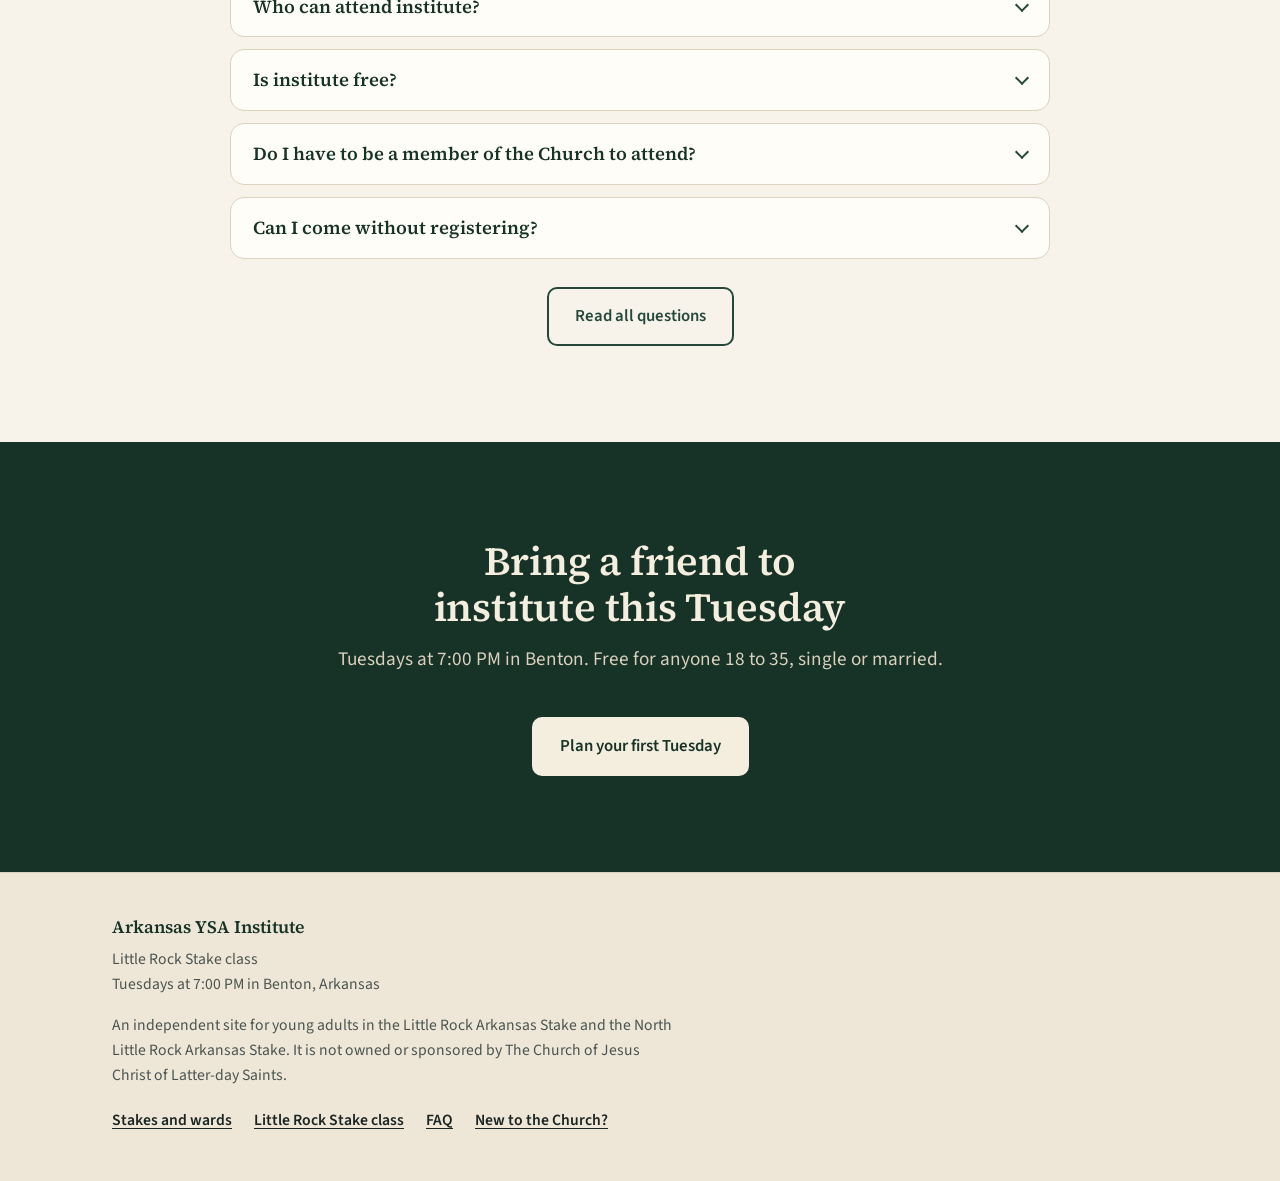
==== commit c2a2d522: "Remove the street address from the site Class location is now listed by city only (Benton). Calendar" ====
--- a/index.html
+++ b/index.html
@@ -17,7 +17,7 @@
 <link rel="preload" href="fonts/source-sans-3-latin-400-normal.woff2" as="font" type="font/woff2" crossorigin>
 <link rel="stylesheet" href="styles.css">
 <script>document.documentElement.className='js'</script>
-<script type="application/ld+json">{"@context": "https://schema.org", "@type": "EducationalOrganization", "name": "Arkansas YSA Institute", "url": "https://odyssey-jotun.github.io/arkansas-ysa-institute/", "description": "Weekly Institute of Religion classes for young adults ages 18 to 35 in the Little Rock and North Little Rock stakes.", "address": {"@type": "PostalAddress", "streetAddress": "2710 Millbrook Drive", "addressLocality": "Benton", "addressRegion": "AR", "postalCode": "72015", "addressCountry": "US"}, "areaServed": ["Little Rock, AR", "North Little Rock, AR", "Conway, AR", "Benton, AR", "Hot Springs, AR"]}</script>
+<script type="application/ld+json">{"@context": "https://schema.org", "@type": "EducationalOrganization", "name": "Arkansas YSA Institute", "url": "https://odyssey-jotun.github.io/arkansas-ysa-institute/", "description": "Weekly Institute of Religion classes for young adults ages 18 to 35 in the Little Rock and North Little Rock stakes.", "address": {"@type": "PostalAddress", "addressLocality": "Benton", "addressRegion": "AR", "addressCountry": "US"}, "areaServed": ["Little Rock, AR", "North Little Rock, AR", "Conway, AR", "Benton, AR", "Hot Springs, AR"]}</script>
 </head>
 <body>
 <a class="skip" href="#main">Skip to content</a>
@@ -39,7 +39,7 @@
     <p class="lead">Free weekly gospel study for anyone 18 to 35 in central Arkansas, single or married, members of The Church of Jesus Christ of Latter-day Saints and friends of other faiths alike.</p>
     <div class="cta-row">
       <a class="btn" href="#stakes">Find your class</a>
-      <p class="small">Little Rock Stake class: Tuesdays at 7:00 PM at 2710 Millbrook Drive, Benton, AR 72015</p>
+      <p class="small">Little Rock Stake class: Tuesdays at 7:00 PM in Benton</p>
     </div>
   </div>
   <div class="hero-photo">
@@ -57,7 +57,7 @@
   <div class="panel-grid">
     <div class="class-card">
       <h3>Little Rock Stake institute</h3>
-      <ul class="class-facts"><li><svg width="22" height="22" viewBox="0 0 24 24" fill="none" stroke="currentColor" stroke-width="1.75" stroke-linecap="round" stroke-linejoin="round" aria-hidden="true"><circle cx="12" cy="12" r="8.5"/><path d="M12 7.5V12l3 2"/></svg><span>Tuesdays at 7:00 PM</span></li><li><svg width="22" height="22" viewBox="0 0 24 24" fill="none" stroke="currentColor" stroke-width="1.75" stroke-linecap="round" stroke-linejoin="round" aria-hidden="true"><path d="M12 21s-7-6.2-7-11.5a7 7 0 0 1 14 0C19 14.8 12 21 12 21z"/><circle cx="12" cy="9.5" r="2.5"/></svg><span>2710 Millbrook Drive, Benton, AR 72015</span></li></ul>
+      <ul class="class-facts"><li><svg width="22" height="22" viewBox="0 0 24 24" fill="none" stroke="currentColor" stroke-width="1.75" stroke-linecap="round" stroke-linejoin="round" aria-hidden="true"><circle cx="12" cy="12" r="8.5"/><path d="M12 7.5V12l3 2"/></svg><span>Tuesdays at 7:00 PM</span></li><li><svg width="22" height="22" viewBox="0 0 24 24" fill="none" stroke="currentColor" stroke-width="1.75" stroke-linecap="round" stroke-linejoin="round" aria-hidden="true"><path d="M12 21s-7-6.2-7-11.5a7 7 0 0 1 14 0C19 14.8 12 21 12 21z"/><circle cx="12" cy="9.5" r="2.5"/></svg><span>A home in Benton</span></li></ul>
       <p>The class meets in a home in Benton and is open to young single and married adults ages 18 to 35, and to their friends.</p>
       <a class="btn btn-cream" href="little-rock.html">See the Little Rock class</a><p class="card-link"><a href="#register">How to register</a></p>
     </div>
@@ -72,7 +72,7 @@
     <div class="class-card">
       <h3>North Little Rock Stake institute</h3>
       <ul class="class-facts"><li><svg width="22" height="22" viewBox="0 0 24 24" fill="none" stroke="currentColor" stroke-width="1.75" stroke-linecap="round" stroke-linejoin="round" aria-hidden="true"><circle cx="12" cy="12" r="8.5"/><path d="M12 7.5V12l3 2"/></svg><span>Class night posting soon</span></li><li><svg width="22" height="22" viewBox="0 0 24 24" fill="none" stroke="currentColor" stroke-width="1.75" stroke-linecap="round" stroke-linejoin="round" aria-hidden="true"><path d="M12 21s-7-6.2-7-11.5a7 7 0 0 1 14 0C19 14.8 12 21 12 21z"/><circle cx="12" cy="9.5" r="2.5"/></svg><span>North Little Rock Arkansas Stake Center, 905 Kierre Drive, North Little Rock</span></li></ul>
-      <p>Until the schedule posts, young adults from either stake are welcome at the Little Rock Stake class on Tuesdays at 7:00 PM at 2710 Millbrook Drive, Benton.</p>
+      <p>Until the schedule posts, young adults from either stake are welcome at the Little Rock Stake class on Tuesdays at 7:00 PM in Benton.</p>
       <a class="btn btn-cream" href="#register">How to register</a>
     </div>
     <div>
@@ -151,7 +151,7 @@
     <ol class="steps">
       <li class="reveal"><div class="icon"><svg width="26" height="26" viewBox="0 0 24 24" fill="none" stroke="currentColor" stroke-width="1.75" stroke-linecap="round" stroke-linejoin="round" aria-hidden="true"><path d="M9 4 3.5 6v14L9 18l6 2 5.5-2V4L15 6z"/><path d="M9 4v14M15 6v14"/></svg></div><h3>Pick your stake</h3><p>Open the <a href="#stakes">stake tabs</a> and find the class nearest where you live, work or study.</p></li>
       <li class="reveal"><div class="icon"><svg width="26" height="26" viewBox="0 0 24 24" fill="none" stroke="currentColor" stroke-width="1.75" stroke-linecap="round" stroke-linejoin="round" aria-hidden="true"><path d="M4 20h4L19 9l-4-4L4 16z"/><path d="m13.5 6.5 4 4"/></svg></div><h3>Sign up on myInstitute</h3><p>Go to <span class="url">myinstitute.churchofjesuschrist.org</span> and search for Little Rock. Members sign in with a Church account. Friends of other faiths can use Quick Signup with a name, an email and a birthdate.</p></li>
-      <li class="reveal"><div class="icon"><svg width="26" height="26" viewBox="0 0 24 24" fill="none" stroke="currentColor" stroke-width="1.75" stroke-linecap="round" stroke-linejoin="round" aria-hidden="true"><rect x="3.5" y="5" width="17" height="15" rx="2"/><path d="M3.5 10h17M8 3v4M16 3v4"/></svg></div><h3>Come Tuesday night</h3><p>Bring scriptures or the Gospel Library app to 2710 Millbrook Drive, Benton on Tuesdays at 7:00 PM.</p></li>
+      <li class="reveal"><div class="icon"><svg width="26" height="26" viewBox="0 0 24 24" fill="none" stroke="currentColor" stroke-width="1.75" stroke-linecap="round" stroke-linejoin="round" aria-hidden="true"><rect x="3.5" y="5" width="17" height="15" rx="2"/><path d="M3.5 10h17M8 3v4M16 3v4"/></svg></div><h3>Come Tuesday night</h3><p>Bring scriptures or the Gospel Library app to the class in Benton on Tuesdays at 7:00 PM.</p></li>
     </ol>
     <div class="cta-row"><a class="btn" href="little-rock.html">See the Little Rock class</a></div>
     <div class="split sub-block">
@@ -209,7 +209,7 @@
 <section class="final dark" aria-labelledby="final-title">
   <div class="wrap narrow">
     <h2 id="final-title">Bring a friend to institute this Tuesday</h2>
-    <p class="lead">Tuesdays at 7:00 PM at 2710 Millbrook Drive, Benton. Free for anyone 18 to 35, single or married.</p>
+    <p class="lead">Tuesdays at 7:00 PM in Benton. Free for anyone 18 to 35, single or married.</p>
     <a class="btn btn-cream" href="little-rock.html#visit">Plan your first Tuesday</a>
   </div>
 </section>
@@ -218,7 +218,7 @@
   <div class="wrap foot-grid">
     <div>
       <p class="foot-name">Arkansas YSA Institute</p>
-      <address style="font-style:normal">Little Rock Stake class, Tuesdays at 7:00 PM<br>2710 Millbrook Drive<br>Benton, AR 72015</address>
+      <p>Little Rock Stake class<br>Tuesdays at 7:00 PM in Benton, Arkansas</p>
       <p style="margin-top:14px">An independent site for young adults in the Little Rock Arkansas Stake and the North Little Rock Arkansas Stake. It is not owned or sponsored by The Church of Jesus Christ of Latter-day Saints.</p>
     </div>
     <ul class="foot-links">
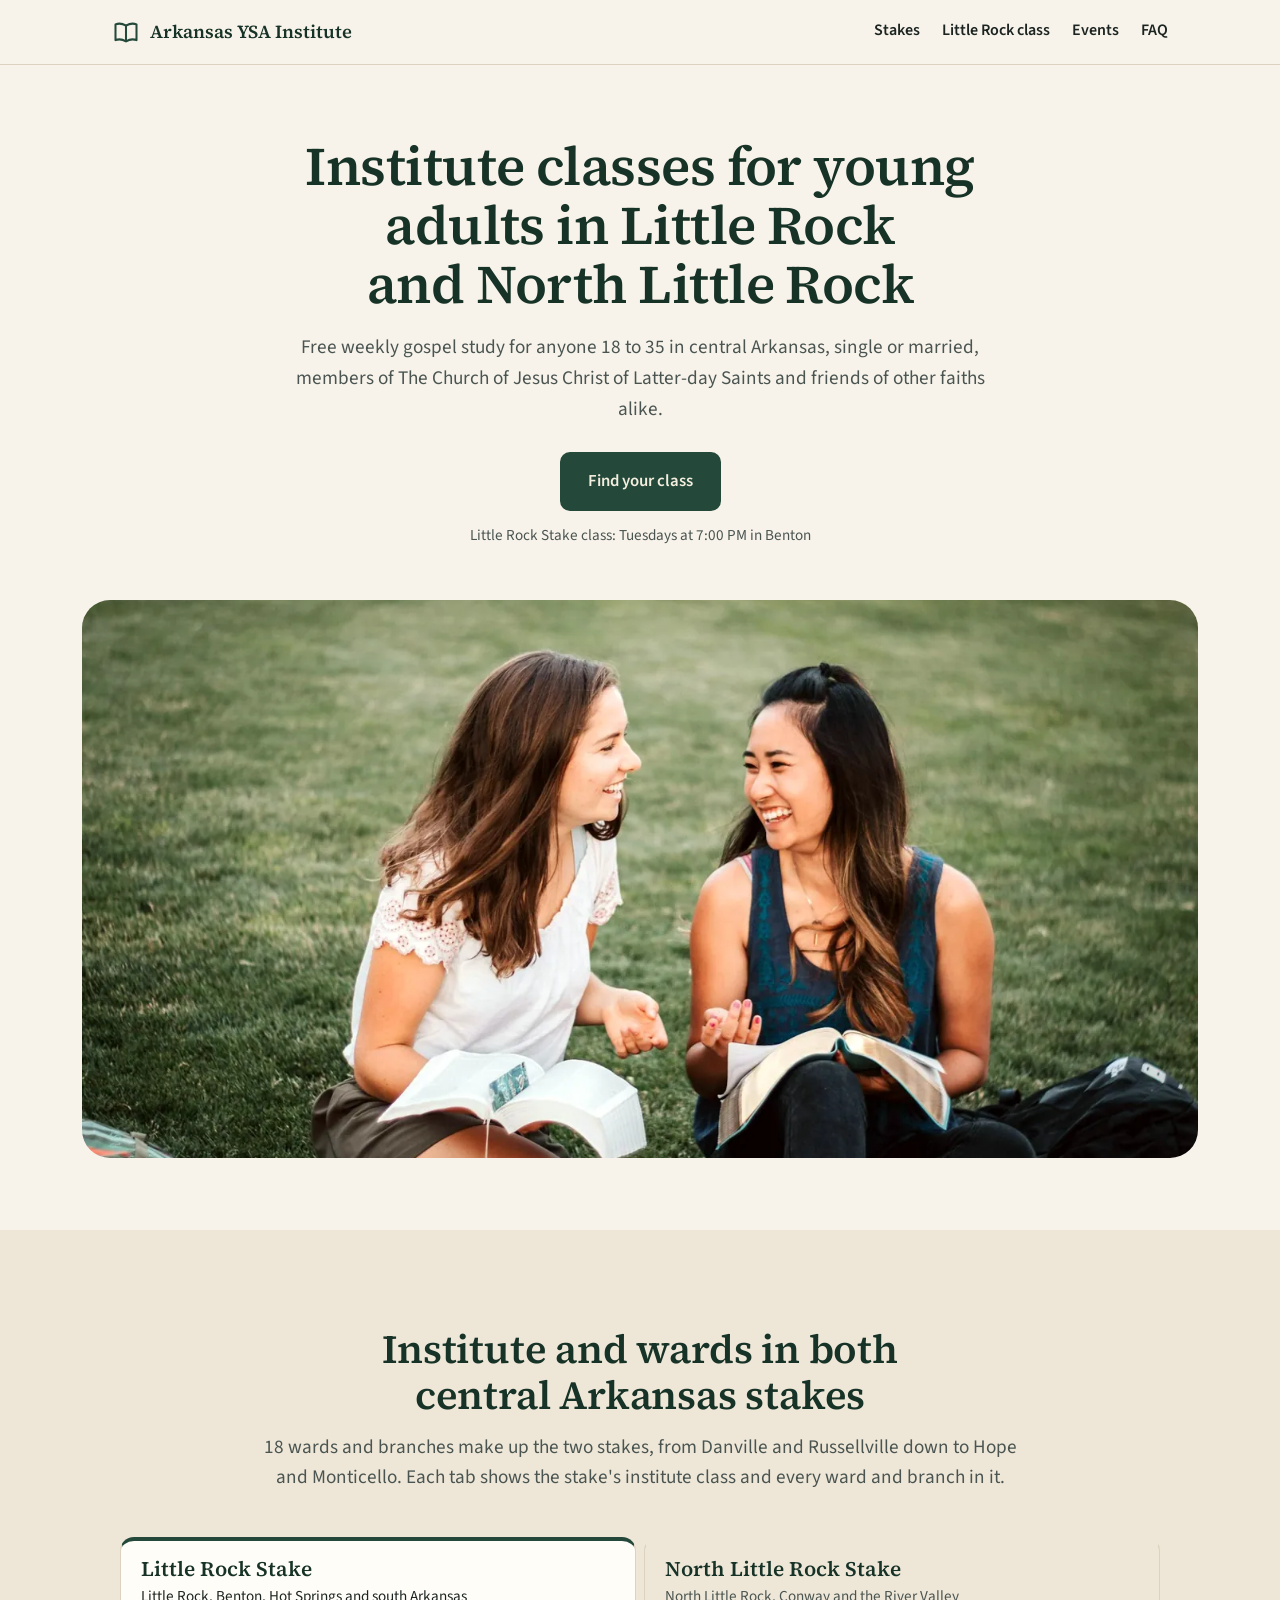
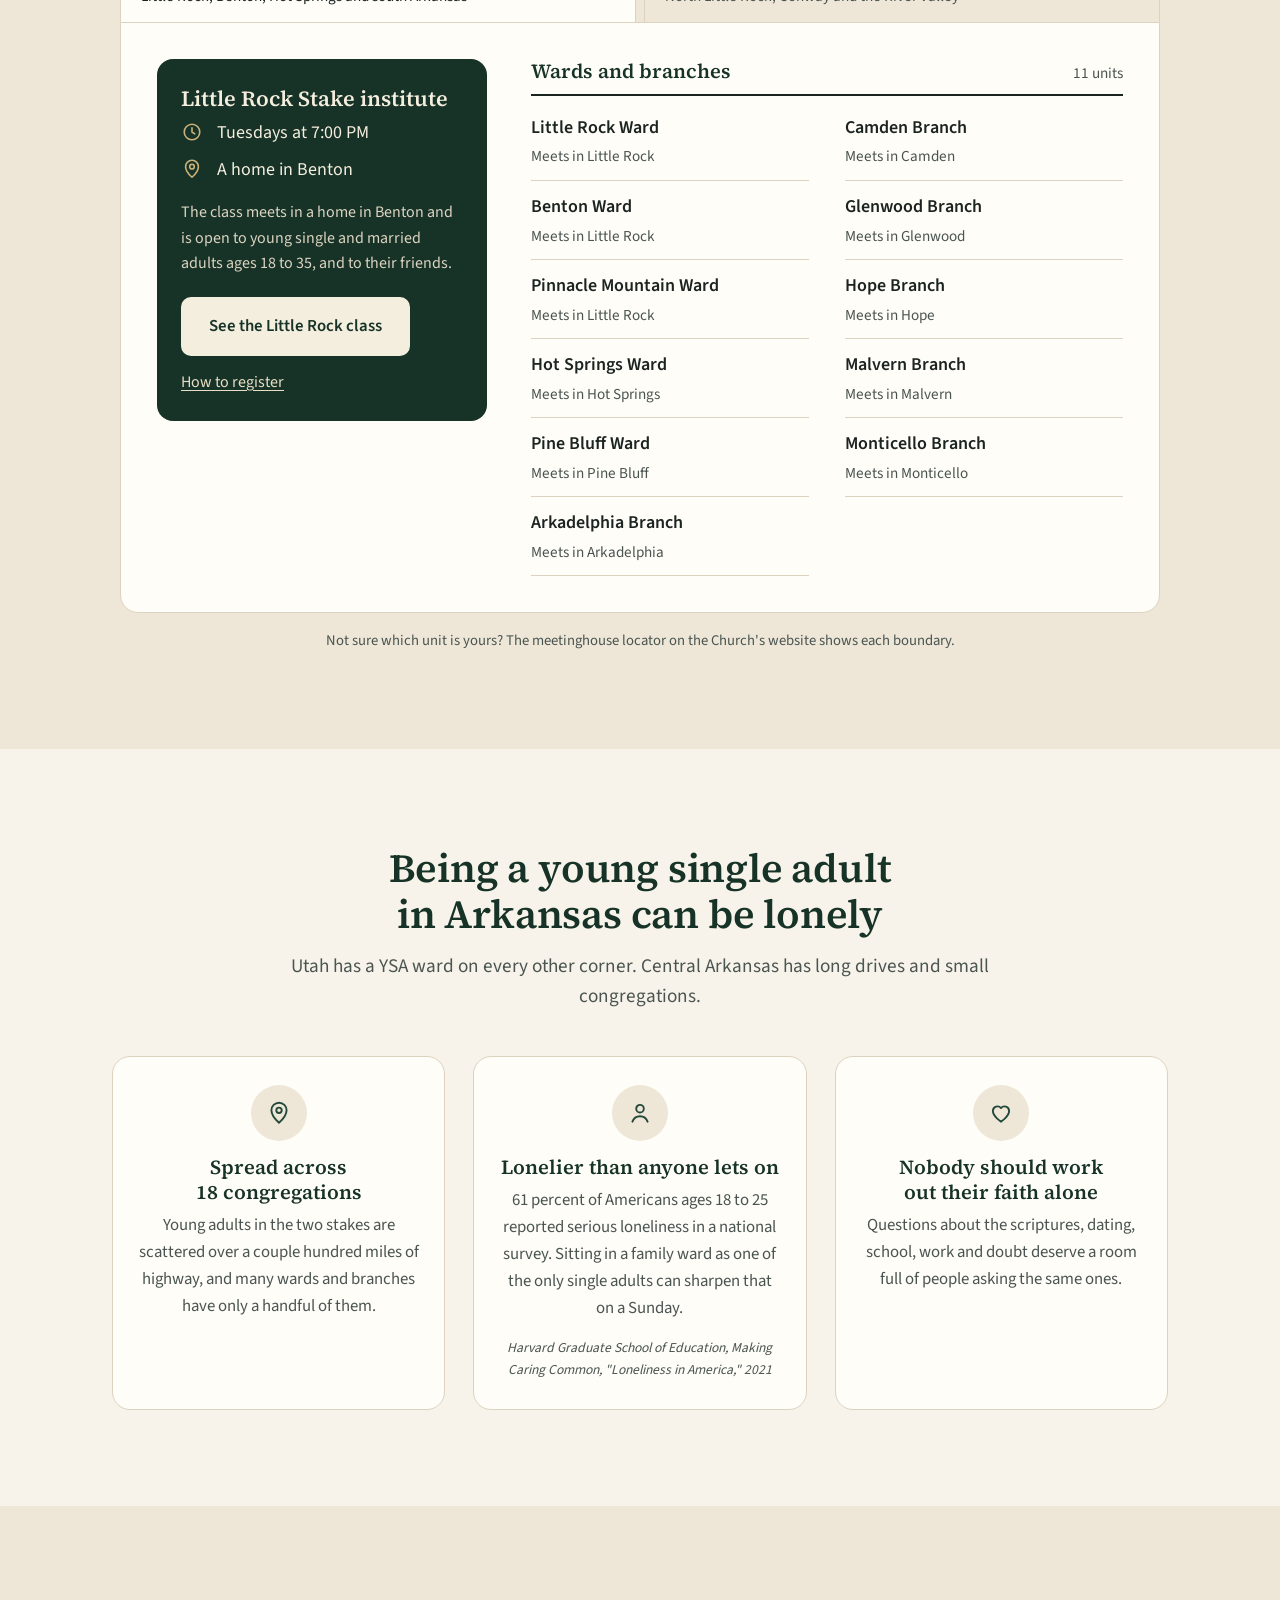
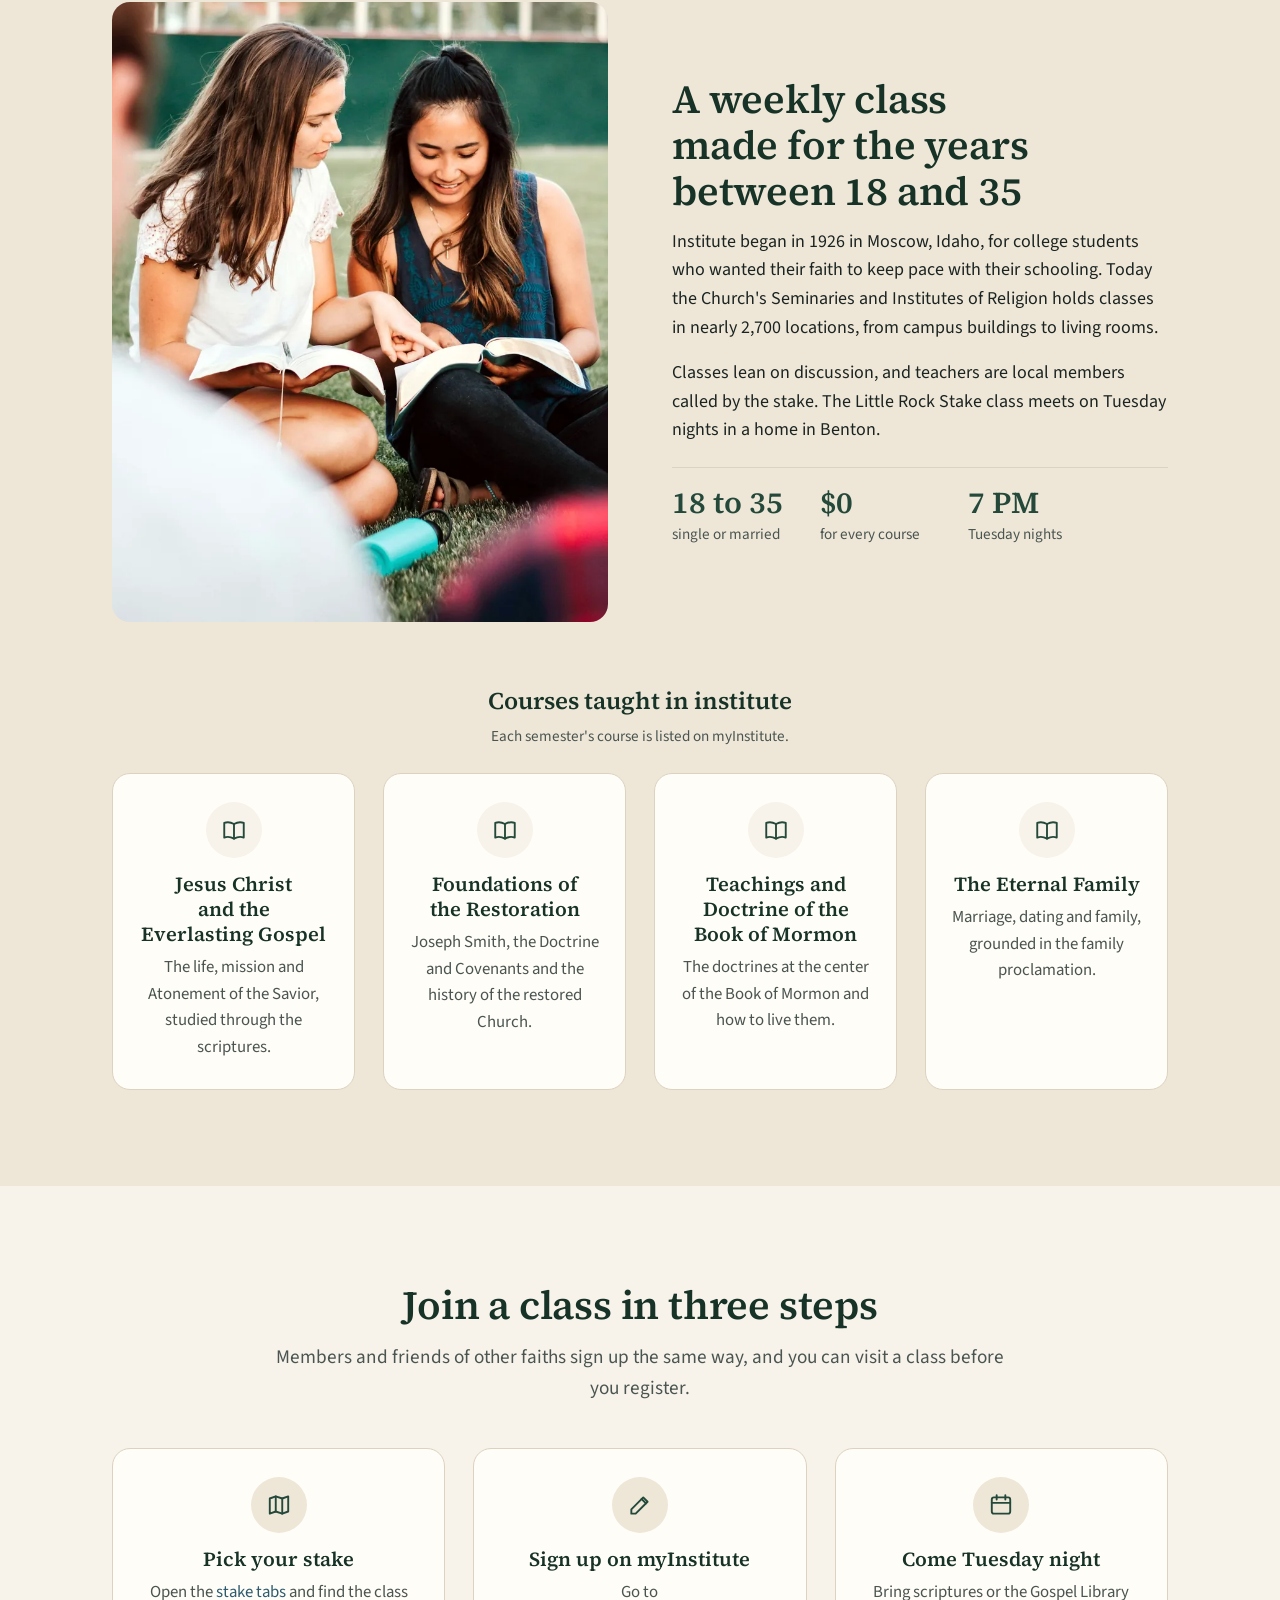
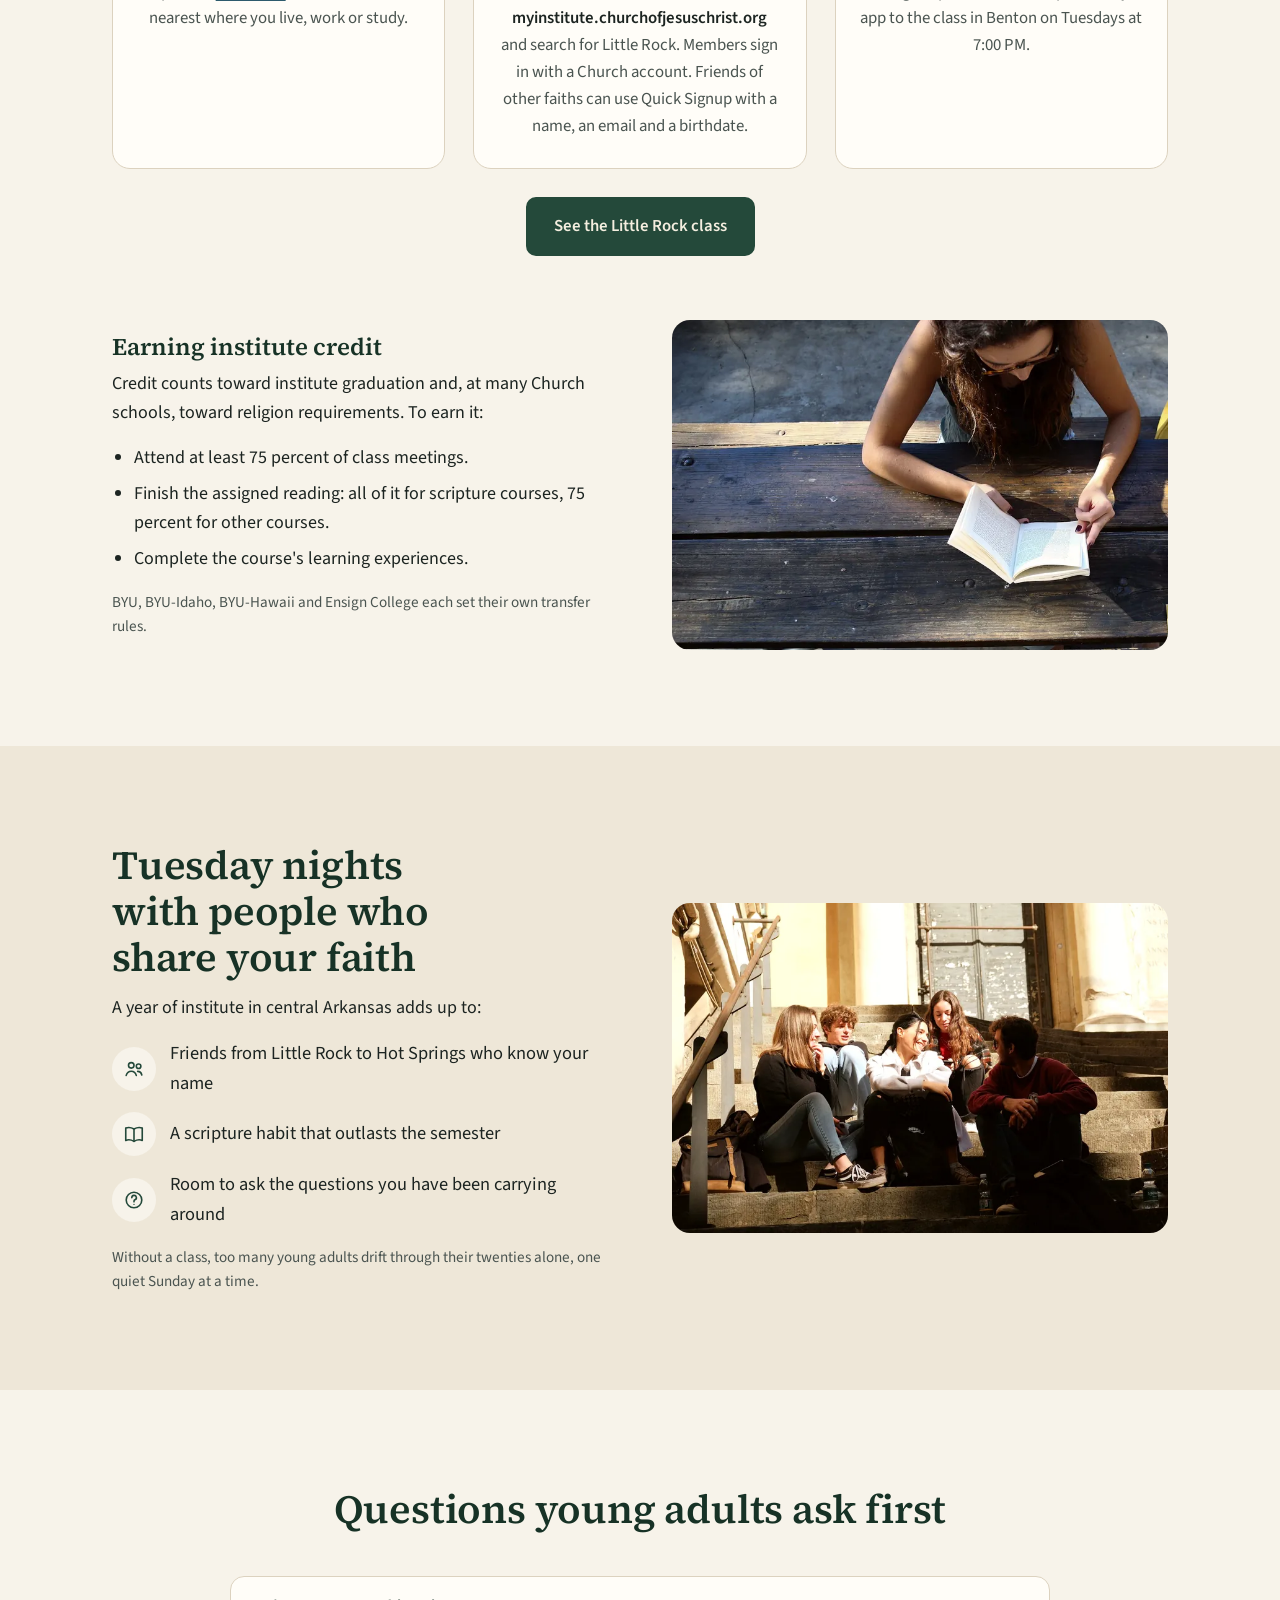
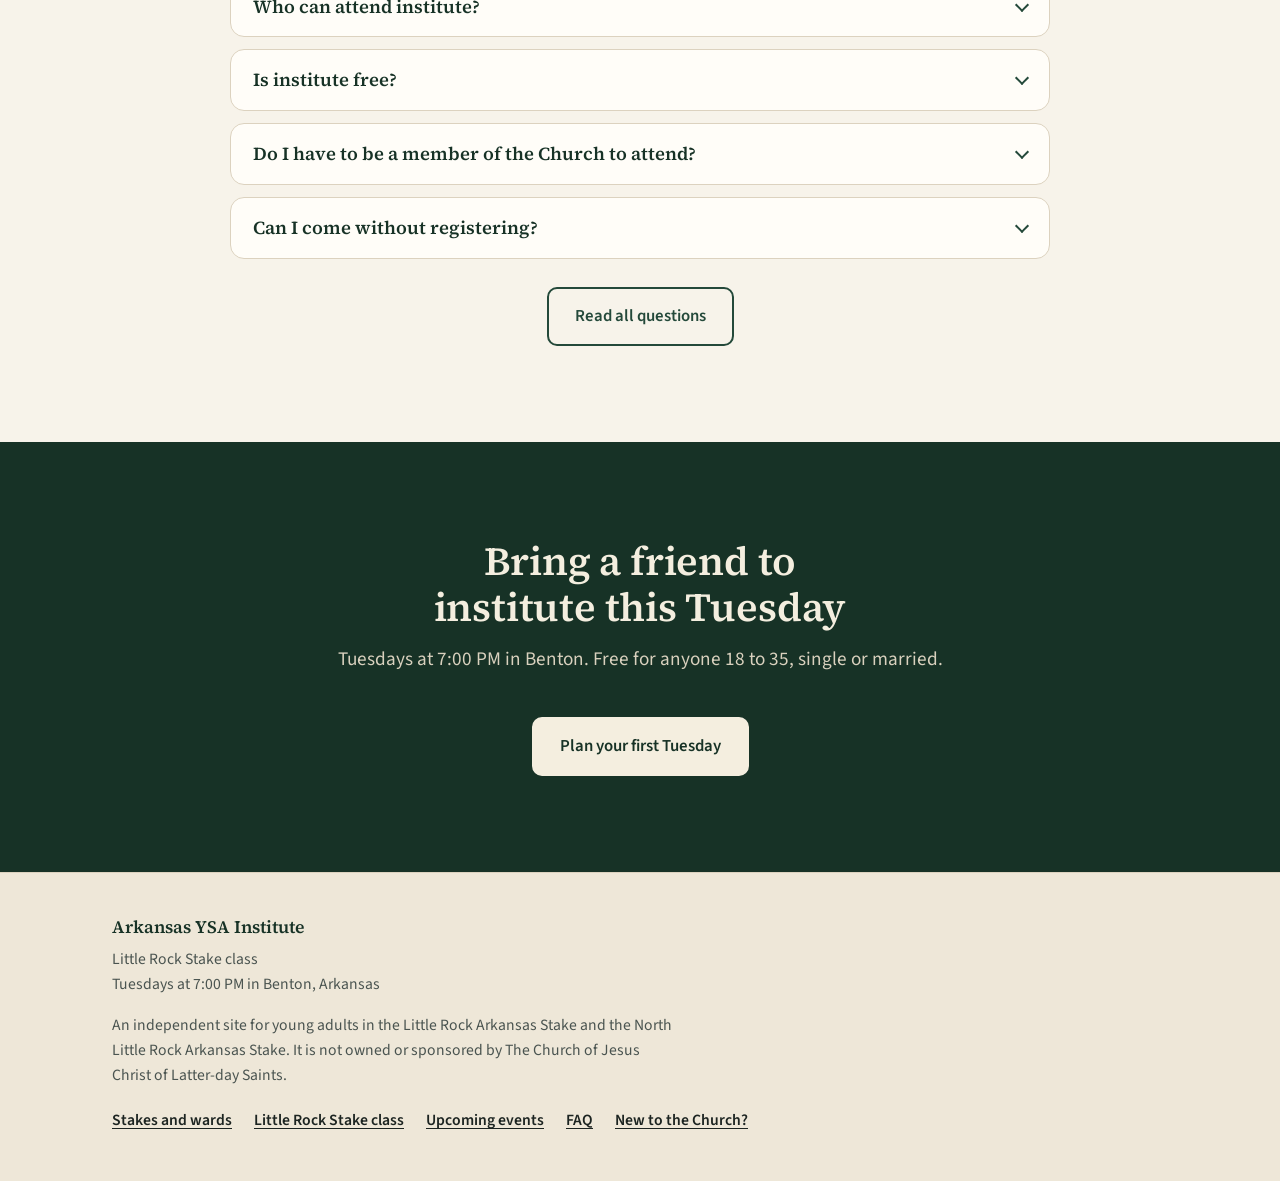
==== commit 541df357: "Arkansas YSA institute site Co-Authored-By: Claude Opus 5.5 <noreply@anthropic.com>" ====
--- a/index.html
+++ b/index.html
@@ -27,7 +27,7 @@
     <nav class="site-nav" aria-label="Main">
       <a href="index.html#stakes">Stakes</a>
       <a href="little-rock.html">Little Rock class</a>
-      <a href="index.html#register">Register</a>
+      <a href="events.html">Events</a>
       <a href="faq.html">FAQ</a>
     </nav>
   </div>
@@ -224,6 +224,7 @@
     <ul class="foot-links">
       <li><a href="index.html#stakes">Stakes and wards</a></li>
       <li><a href="little-rock.html">Little Rock Stake class</a></li>
+      <li><a href="events.html">Upcoming events</a></li>
       <li><a href="faq.html">FAQ</a></li>
       <li><a href="new-to-the-church.html">New to the Church?</a></li>
     </ul>
--- a/styles.css
+++ b/styles.css
@@ -274,3 +274,4 @@
 .event-body p:not(.ev-meta){color:var(--muted);font-size:1.05rem;margin-bottom:.6em}
 .ev-link{font-weight:600}
 @media (max-width:520px){.event{grid-template-columns:72px 1fr}.ev-big{font-size:1.6rem}}
+@media (max-width:820px){.sign-wrap{min-height:0;padding:36px 20px}}
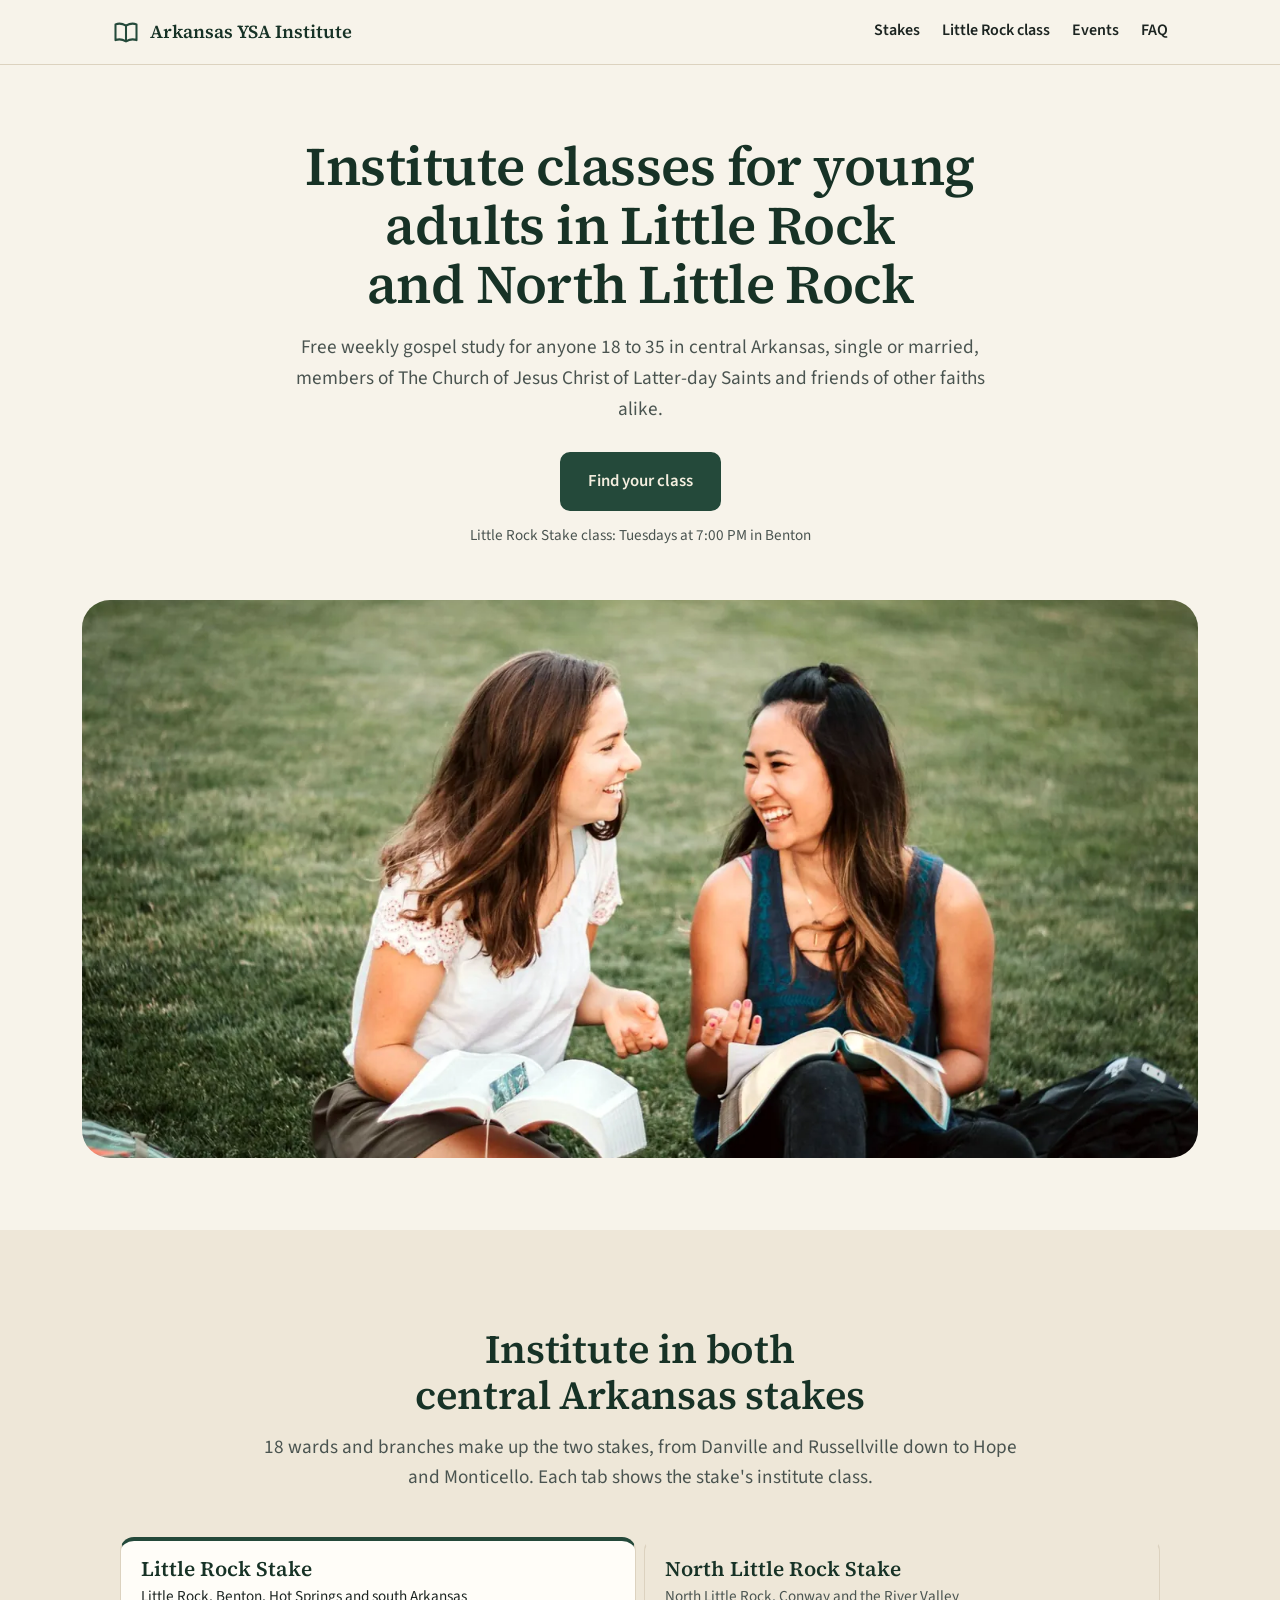
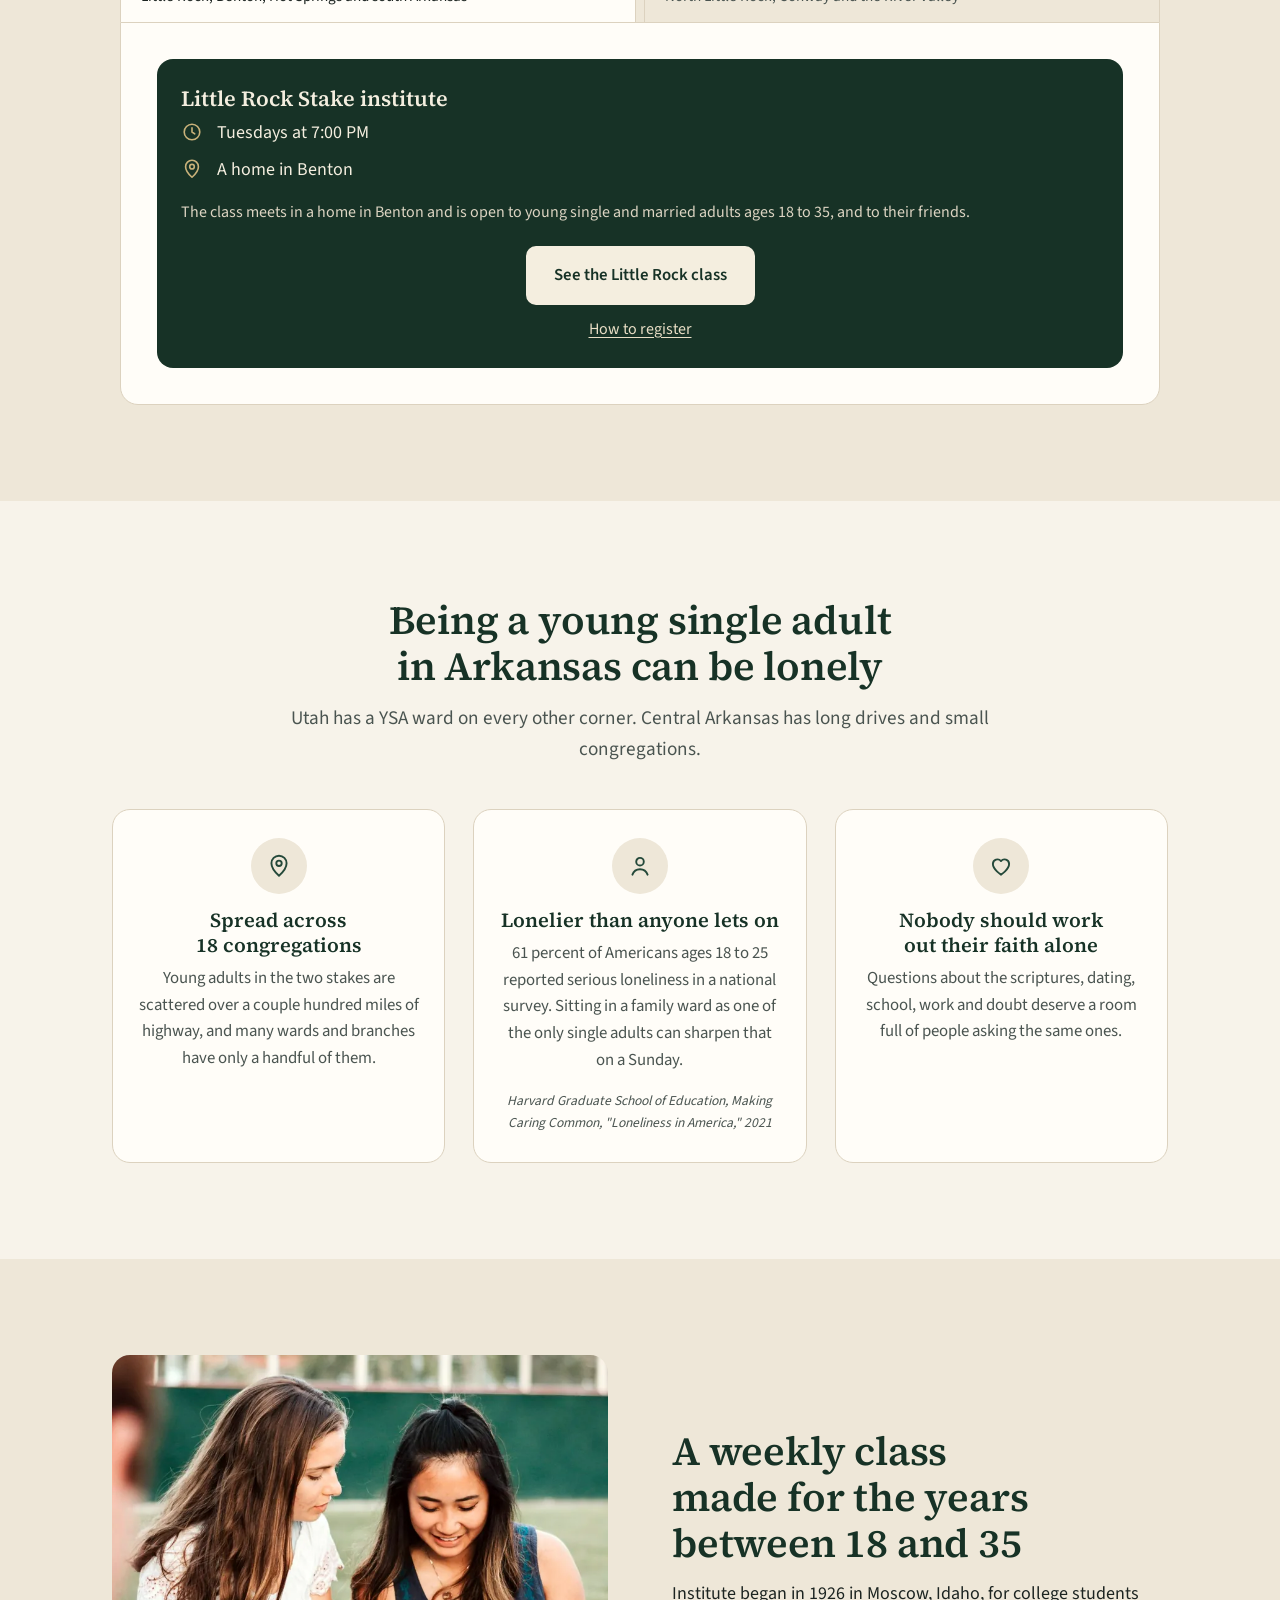
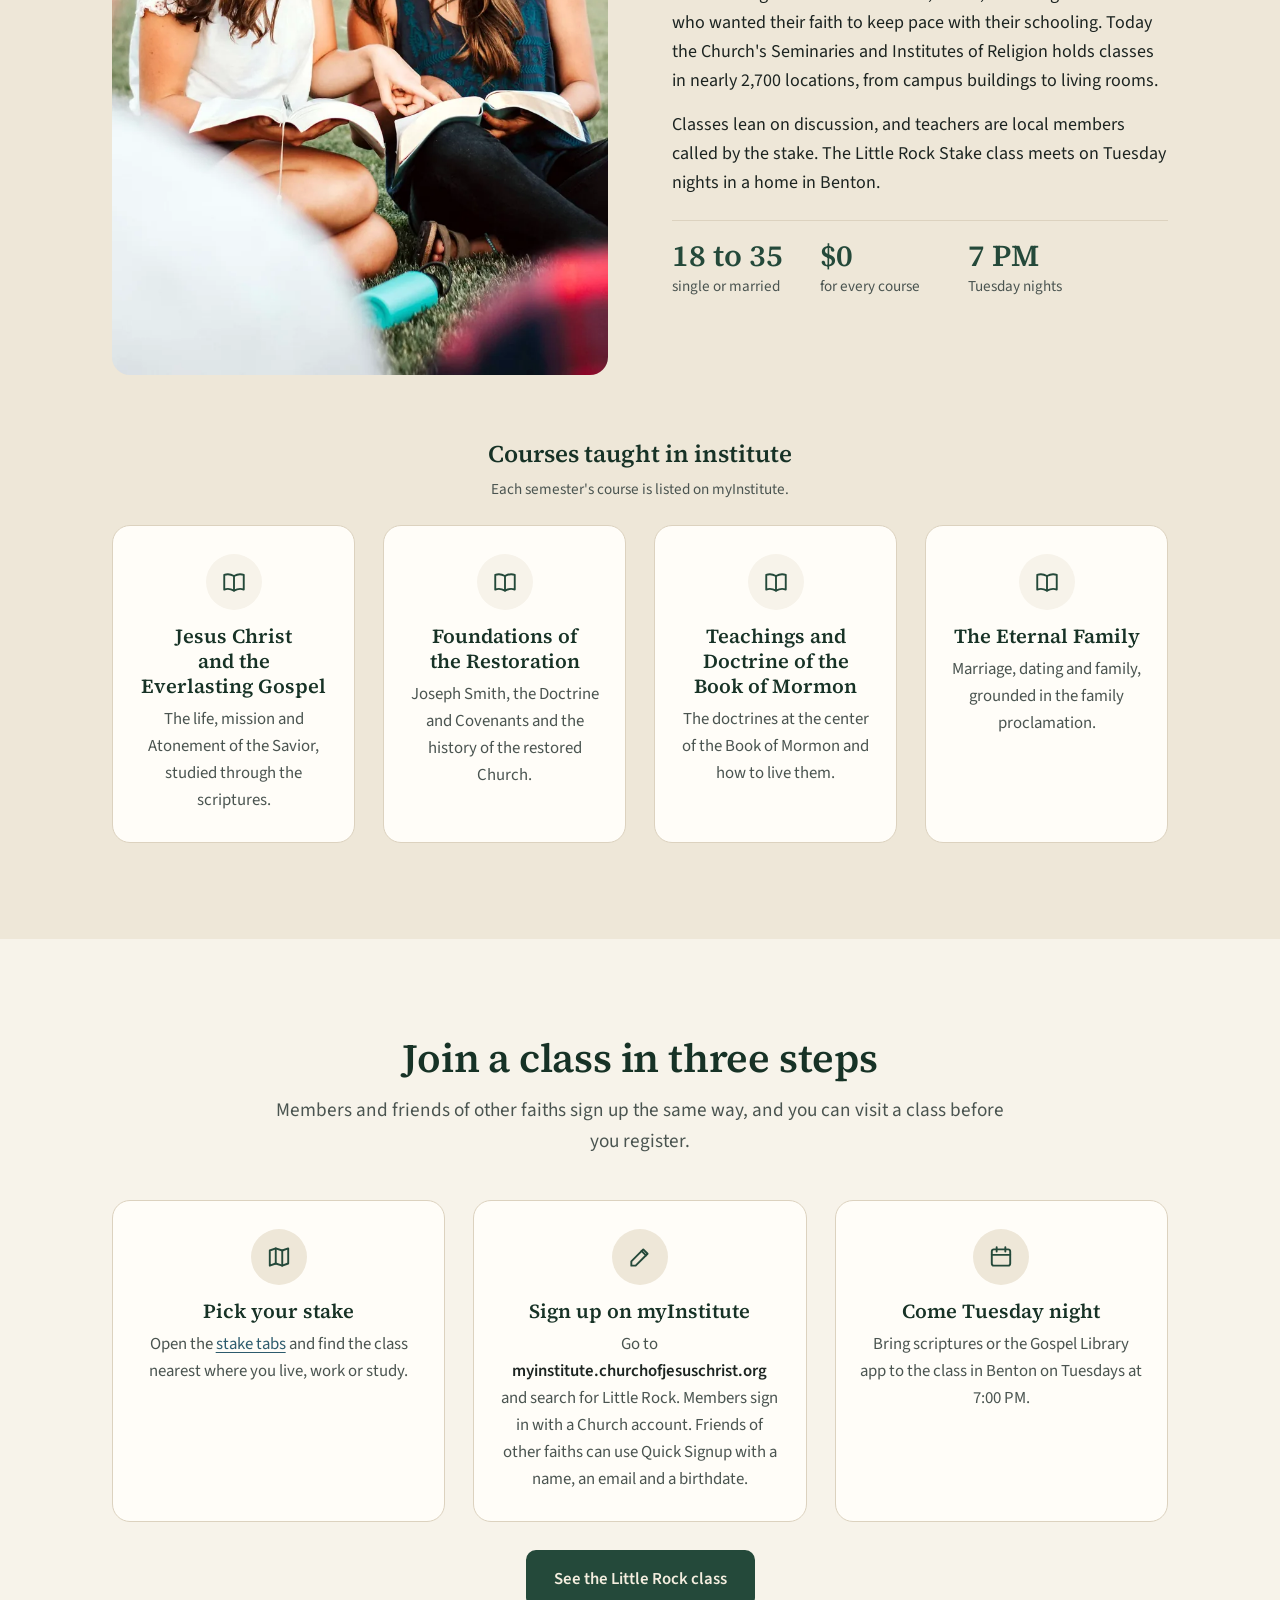
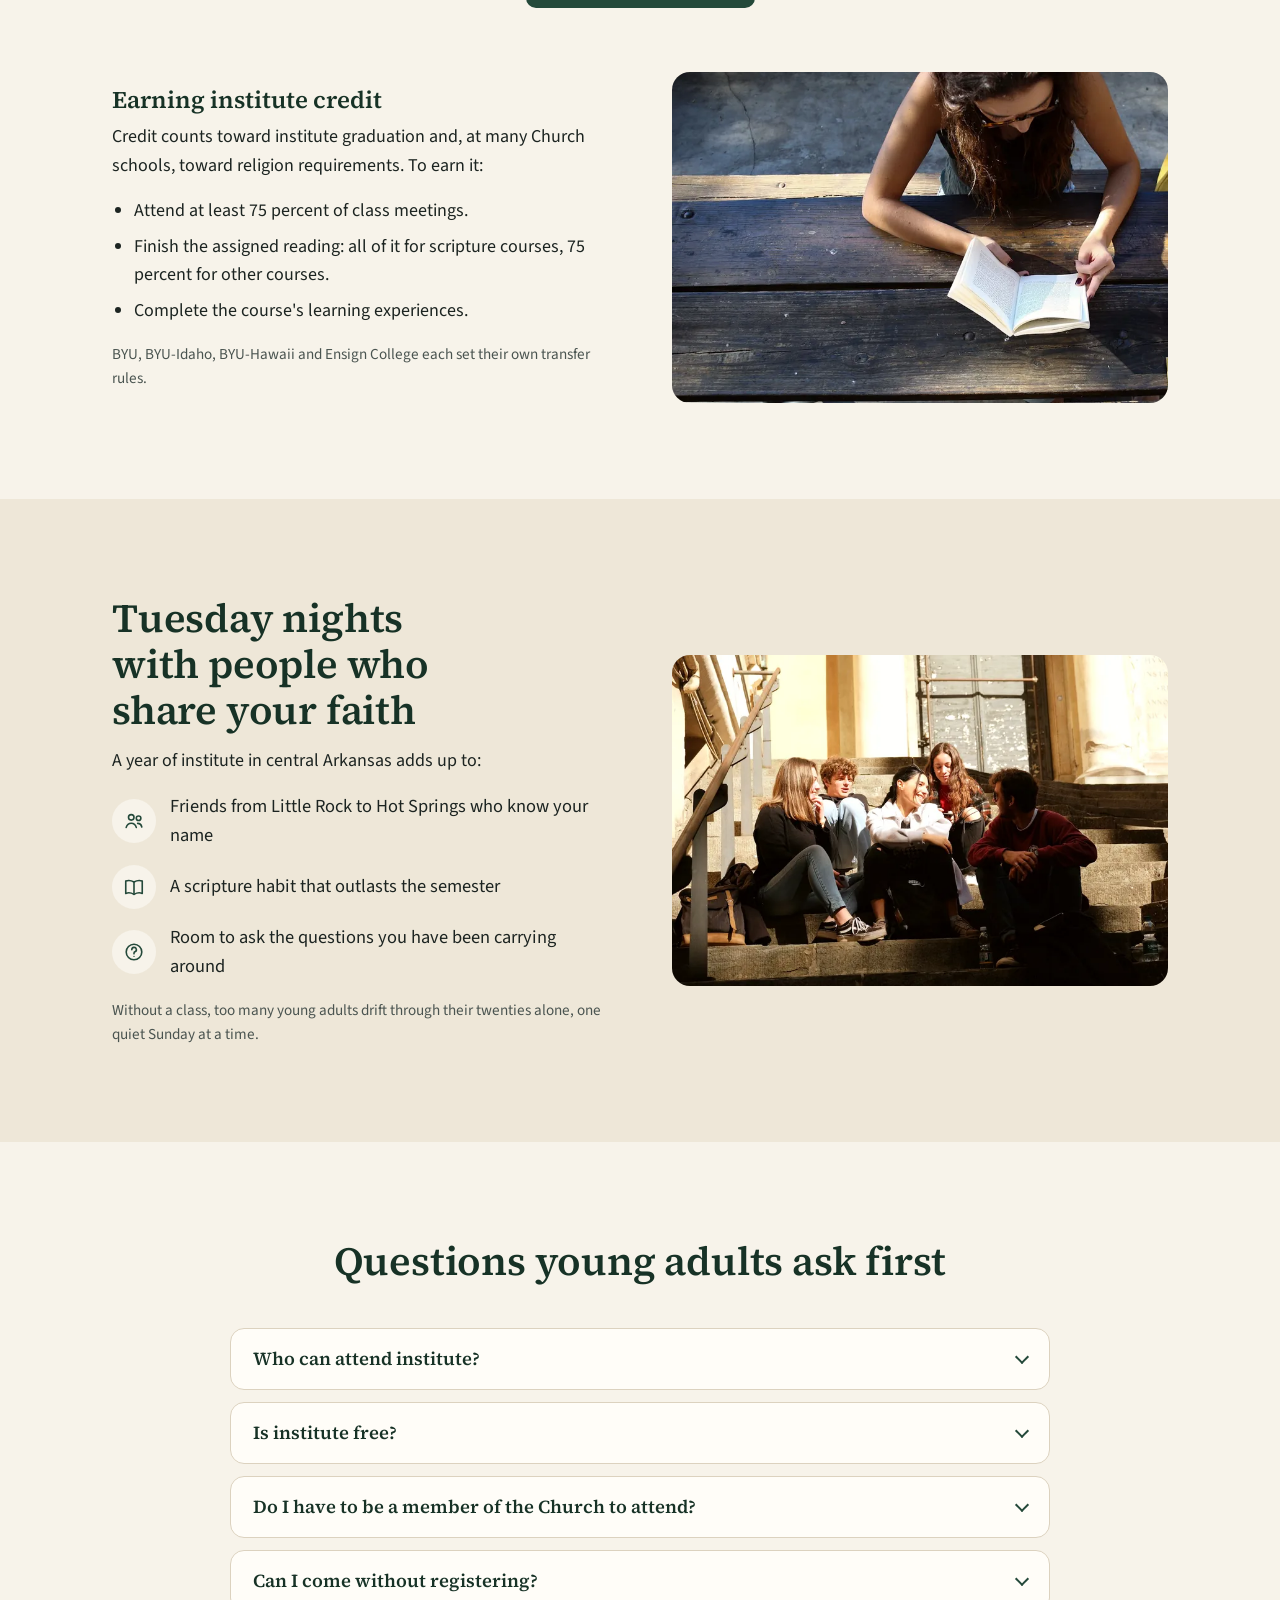
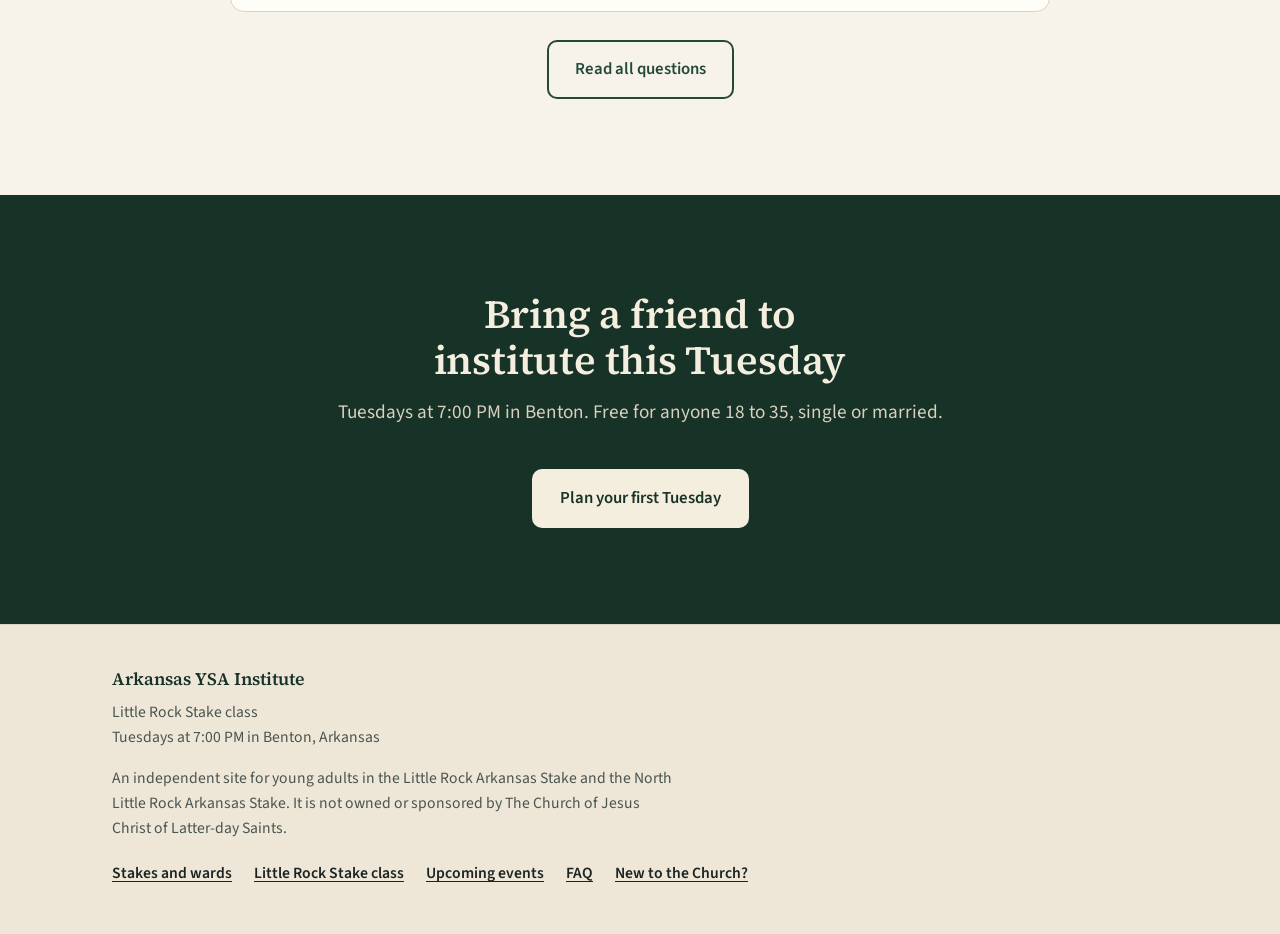
==== commit b009e9b4: "Remove ward and branch lists; center the button in the class card Co-Authored-By: Claude Opus 5.5 <n" ====
--- a/index.html
+++ b/index.html
@@ -4,12 +4,12 @@
 <meta charset="utf-8">
 <meta name="viewport" content="width=device-width, initial-scale=1">
 <title>Institute Classes in Little Rock and North Little Rock | Arkansas YSA Institute</title>
-<meta name="description" content="Free weekly institute classes for young adults 18 to 35 in the Little Rock and North Little Rock stakes. Class time and address, every ward and branch, and how to register on myInstitute.">
+<meta name="description" content="Free weekly institute classes for young adults 18 to 35 in the Little Rock and North Little Rock stakes. Class times, the Tuesday class in Benton, and how to register on myInstitute.">
 <meta name="robots" content="noindex, nofollow">
 <link rel="canonical" href="https://odyssey-jotun.github.io/arkansas-ysa-institute/">
 <meta property="og:type" content="website">
 <meta property="og:title" content="Institute Classes in Little Rock and North Little Rock | Arkansas YSA Institute">
-<meta property="og:description" content="Free weekly institute classes for young adults 18 to 35 in the Little Rock and North Little Rock stakes. Class time and address, every ward and branch, and how to register on myInstitute.">
+<meta property="og:description" content="Free weekly institute classes for young adults 18 to 35 in the Little Rock and North Little Rock stakes. Class times, the Tuesday class in Benton, and how to register on myInstitute.">
 <meta property="og:image" content="https://odyssey-jotun.github.io/arkansas-ysa-institute/images/hero-1400.webp">
 <meta name="theme-color" content="#173226">
 <link rel="icon" href="favicon.svg" type="image/svg+xml">
@@ -50,8 +50,8 @@
 <section id="stakes" class="band" aria-labelledby="stakes-title">
   <div class="wrap">
     <div class="section-head">
-      <h2 id="stakes-title">Institute and wards in both central Arkansas stakes</h2>
-      <p class="lead">18 wards and branches make up the two stakes, from Danville and Russellville down to Hope and Monticello. Each tab shows the stake's institute class and every ward and branch in it.</p>
+      <h2 id="stakes-title">Institute in both central Arkansas stakes</h2>
+      <p class="lead">18 wards and branches make up the two stakes, from Danville and Russellville down to Hope and Monticello. Each tab shows the stake's institute class.</p>
     </div>
     <div class="tabs"><div class="tablist" role="tablist" aria-label="Stakes"><button class="tab" role="tab" id="tab-little-rock-stake" aria-controls="panel-little-rock-stake" aria-selected="true" data-hash="little-rock-stake"><span class="tab-name">Little Rock Stake</span><span class="tab-sub">Little Rock, Benton, Hot Springs and south Arkansas</span></button><button class="tab" role="tab" id="tab-north-little-rock-stake" aria-controls="panel-north-little-rock-stake" aria-selected="false" data-hash="north-little-rock-stake"><span class="tab-name">North Little Rock Stake</span><span class="tab-sub">North Little Rock, Conway and the River Valley</span></button></div><div class="panel" role="tabpanel" id="panel-little-rock-stake" aria-labelledby="tab-little-rock-stake" tabindex="0">
   <div class="panel-grid">
@@ -59,11 +59,7 @@
       <h3>Little Rock Stake institute</h3>
       <ul class="class-facts"><li><svg width="22" height="22" viewBox="0 0 24 24" fill="none" stroke="currentColor" stroke-width="1.75" stroke-linecap="round" stroke-linejoin="round" aria-hidden="true"><circle cx="12" cy="12" r="8.5"/><path d="M12 7.5V12l3 2"/></svg><span>Tuesdays at 7:00 PM</span></li><li><svg width="22" height="22" viewBox="0 0 24 24" fill="none" stroke="currentColor" stroke-width="1.75" stroke-linecap="round" stroke-linejoin="round" aria-hidden="true"><path d="M12 21s-7-6.2-7-11.5a7 7 0 0 1 14 0C19 14.8 12 21 12 21z"/><circle cx="12" cy="9.5" r="2.5"/></svg><span>A home in Benton</span></li></ul>
       <p>The class meets in a home in Benton and is open to young single and married adults ages 18 to 35, and to their friends.</p>
-      <a class="btn btn-cream" href="little-rock.html">See the Little Rock class</a><p class="card-link"><a href="#register">How to register</a></p>
-    </div>
-    <div>
-      <div class="dir-head"><h3>Wards and branches</h3><span>11 units</span></div>
-      <ul class="unit-list"><li class="unit"><span class="unit-name">Little Rock Ward</span><span class="unit-addr">Meets in Little Rock</span></li><li class="unit"><span class="unit-name">Benton Ward</span><span class="unit-addr">Meets in Little Rock</span></li><li class="unit"><span class="unit-name">Pinnacle Mountain Ward</span><span class="unit-addr">Meets in Little Rock</span></li><li class="unit"><span class="unit-name">Hot Springs Ward</span><span class="unit-addr">Meets in Hot Springs</span></li><li class="unit"><span class="unit-name">Pine Bluff Ward</span><span class="unit-addr">Meets in Pine Bluff</span></li><li class="unit"><span class="unit-name">Arkadelphia Branch</span><span class="unit-addr">Meets in Arkadelphia</span></li><li class="unit"><span class="unit-name">Camden Branch</span><span class="unit-addr">Meets in Camden</span></li><li class="unit"><span class="unit-name">Glenwood Branch</span><span class="unit-addr">Meets in Glenwood</span></li><li class="unit"><span class="unit-name">Hope Branch</span><span class="unit-addr">Meets in Hope</span></li><li class="unit"><span class="unit-name">Malvern Branch</span><span class="unit-addr">Meets in Malvern</span></li><li class="unit"><span class="unit-name">Monticello Branch</span><span class="unit-addr">Meets in Monticello</span></li></ul>
+      <div class="card-cta"><a class="btn btn-cream" href="little-rock.html">See the Little Rock class</a><p class="card-link"><a href="#register">How to register</a></p></div>
     </div>
   </div>
 </div>
@@ -73,15 +69,10 @@
       <h3>North Little Rock Stake institute</h3>
       <ul class="class-facts"><li><svg width="22" height="22" viewBox="0 0 24 24" fill="none" stroke="currentColor" stroke-width="1.75" stroke-linecap="round" stroke-linejoin="round" aria-hidden="true"><circle cx="12" cy="12" r="8.5"/><path d="M12 7.5V12l3 2"/></svg><span>Class night posting soon</span></li><li><svg width="22" height="22" viewBox="0 0 24 24" fill="none" stroke="currentColor" stroke-width="1.75" stroke-linecap="round" stroke-linejoin="round" aria-hidden="true"><path d="M12 21s-7-6.2-7-11.5a7 7 0 0 1 14 0C19 14.8 12 21 12 21z"/><circle cx="12" cy="9.5" r="2.5"/></svg><span>North Little Rock Arkansas Stake Center, 905 Kierre Drive, North Little Rock</span></li></ul>
       <p>Until the schedule posts, young adults from either stake are welcome at the Little Rock Stake class on Tuesdays at 7:00 PM in Benton.</p>
-      <a class="btn btn-cream" href="#register">How to register</a>
-    </div>
-    <div>
-      <div class="dir-head"><h3>Wards and branches</h3><span>7 units</span></div>
-      <ul class="unit-list"><li class="unit"><span class="unit-name">North Little Rock Ward</span><span class="unit-addr">Meets in North Little Rock</span></li><li class="unit"><span class="unit-name">Conway 1st Ward</span><span class="unit-addr">Meets in Conway</span></li><li class="unit"><span class="unit-name">Conway 2nd Ward</span><span class="unit-addr">Meets in Conway</span></li><li class="unit"><span class="unit-name">Greenbrier Ward</span><span class="unit-addr">Meets in Quitman</span></li><li class="unit"><span class="unit-name">Morrilton Ward</span><span class="unit-addr">Meets in Morrilton</span></li><li class="unit"><span class="unit-name">Russellville Ward</span><span class="unit-addr">Meets in Russellville</span></li><li class="unit"><span class="unit-name">Danville Branch</span><span class="unit-addr">Meets in Danville</span></li></ul>
+      <div class="card-cta"><a class="btn btn-cream" href="#register">How to register</a></div>
     </div>
   </div>
 </div></div>
-    <p class="dir-note center">Not sure which unit is yours? The meetinghouse locator on the Church's website shows each boundary.</p>
   </div>
 </section>
 
--- a/styles.css
+++ b/styles.css
@@ -102,7 +102,7 @@
 .panel{background:var(--card);border:1px solid var(--line);border-radius:0 0 var(--radius) var(--radius);padding:clamp(20px,3.5vw,36px)}
 .js .panel[hidden]{display:none}
 .no-js .panel + .panel{margin-top:24px;border-radius:var(--radius)}
-.panel-grid{display:grid;grid-template-columns:minmax(0,330px) minmax(0,1fr);gap:clamp(24px,4vw,44px);align-items:start}
+.panel-grid{display:grid;grid-template-columns:1fr;gap:clamp(24px,4vw,44px);align-items:start}
 @media (max-width:820px){.panel-grid{grid-template-columns:1fr}}
 @media (max-width:480px){.tab{padding:12px 12px 12px}.tab-name{font-size:1.08rem}.tab-sub{font-size:.84rem}}
 
@@ -113,6 +113,8 @@
 .class-facts svg{color:#C9B27A;margin-top:1px}
 .class-card p{color:#DCD4C2;font-size:1rem}
 .class-card .btn{margin-top:4px}
+.card-cta{text-align:center}
+.card-cta .card-link{margin-top:12px}
 
 .dir-head{display:flex;align-items:baseline;justify-content:space-between;gap:12px;flex-wrap:wrap;border-bottom:2px solid var(--ink);padding-bottom:8px;margin-bottom:6px}
 .dir-head h3{margin:0}
@@ -272,6 +274,11 @@
 .event-body h3{font-size:1.3rem}
 .ev-meta{font-weight:600;color:var(--pine-dark);font-size:1rem;margin-bottom:.5em}
 .event-body p:not(.ev-meta){color:var(--muted);font-size:1.05rem;margin-bottom:.6em}
-.ev-link{font-weight:600}
+.ev-cal{display:flex;flex-wrap:wrap;align-items:center;gap:8px 10px;font-size:.95rem;color:var(--muted)}
+.ev-cal span{flex-basis:100%}
+.ev-cal a{font-weight:600;text-decoration:none;color:var(--pine);border:1.5px solid currentColor;border-radius:999px;padding:6px 14px;line-height:1.2;transition:background-color .2s,color .2s}
+.ev-cal a:hover{background:var(--pine);color:var(--cream)}
+.cal-title{font-weight:600;margin:0}
+.cal-btns{display:flex;flex-wrap:wrap;justify-content:center;gap:12px}
 @media (max-width:520px){.event{grid-template-columns:72px 1fr}.ev-big{font-size:1.6rem}}
 @media (max-width:820px){.sign-wrap{min-height:0;padding:36px 20px}}
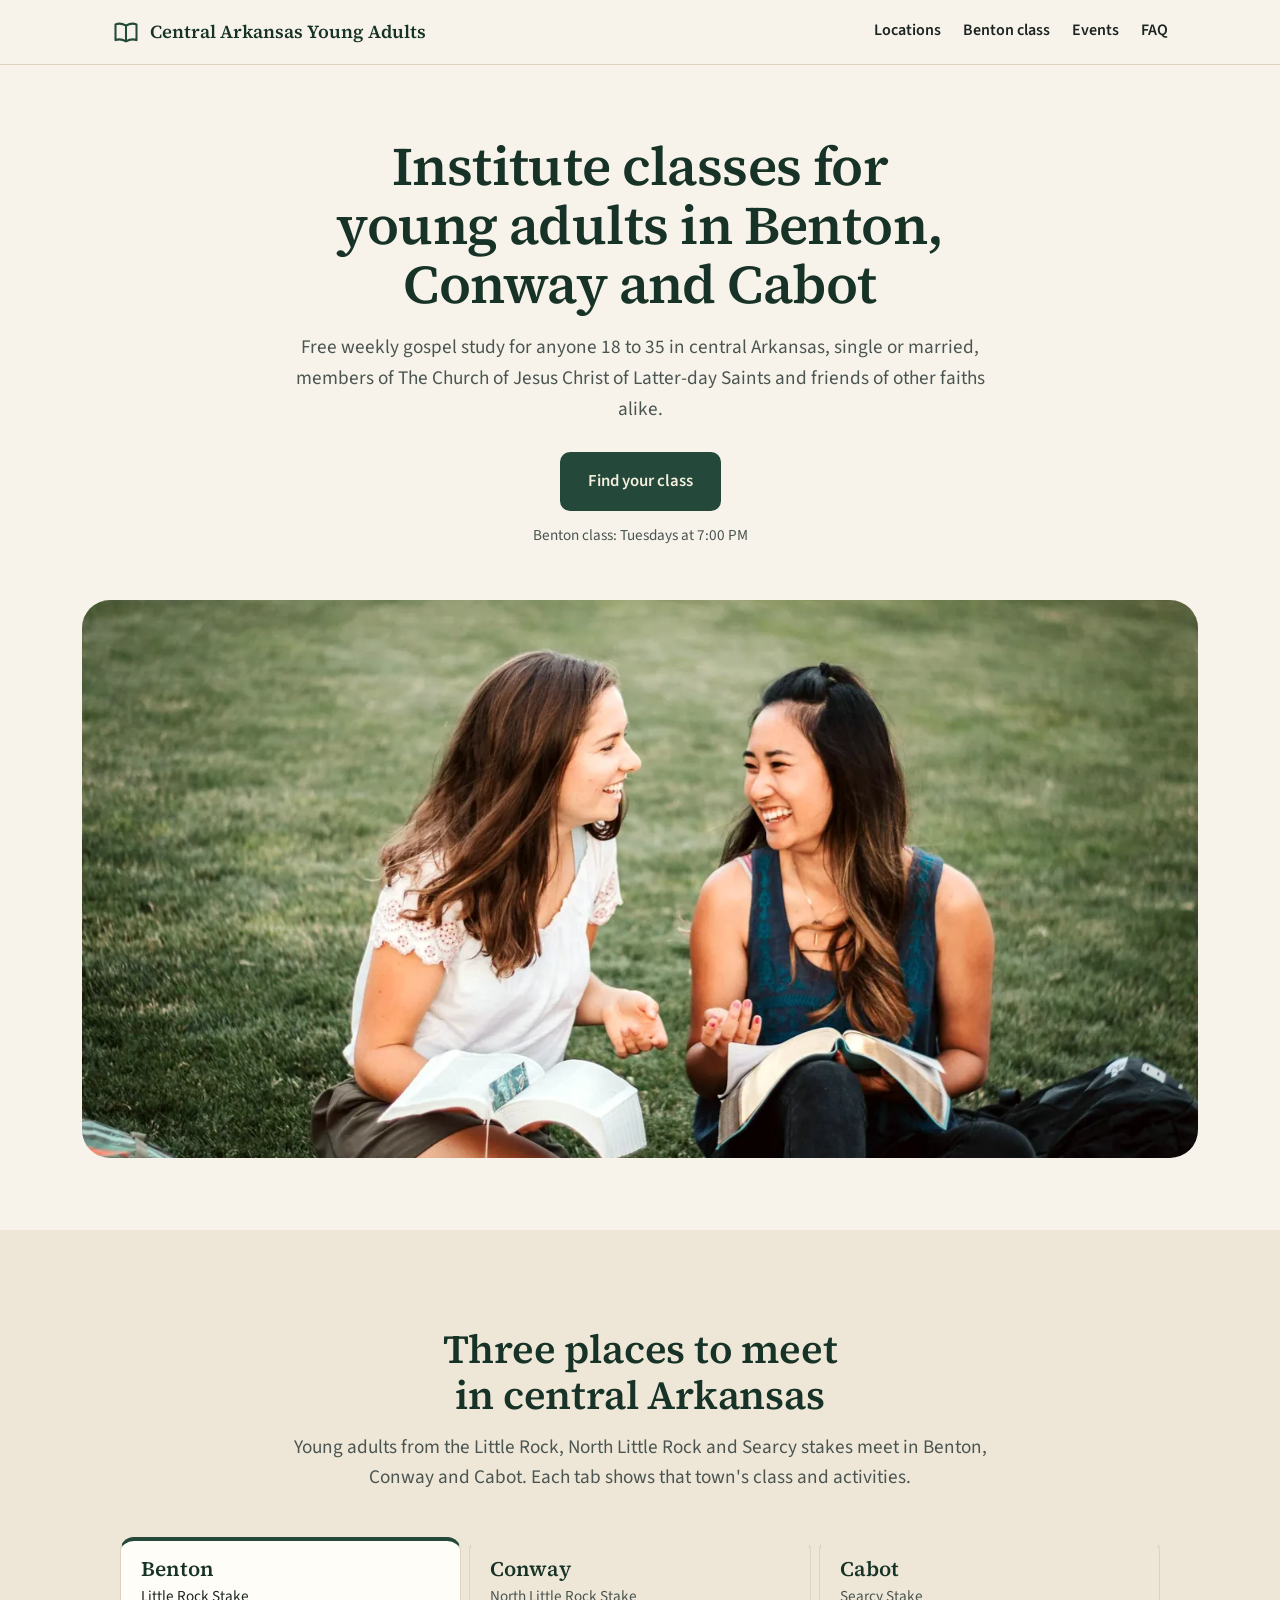
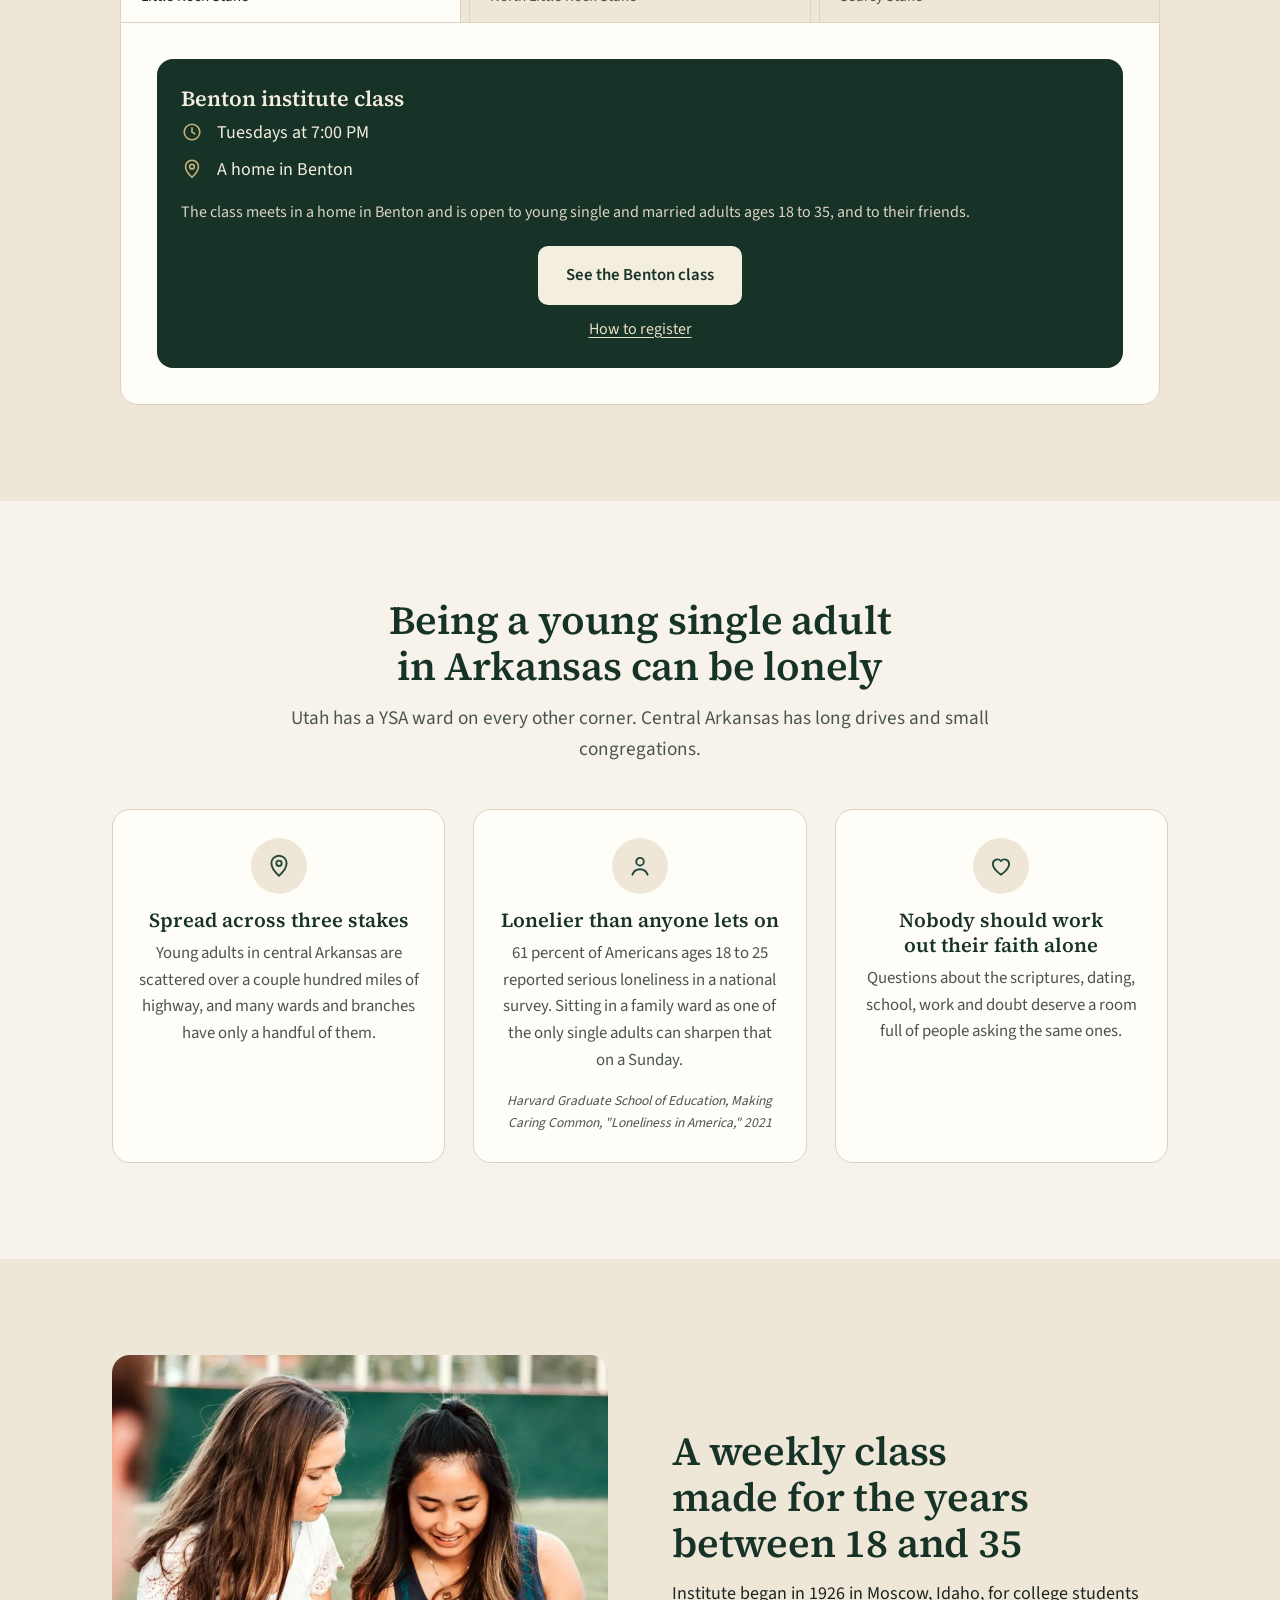
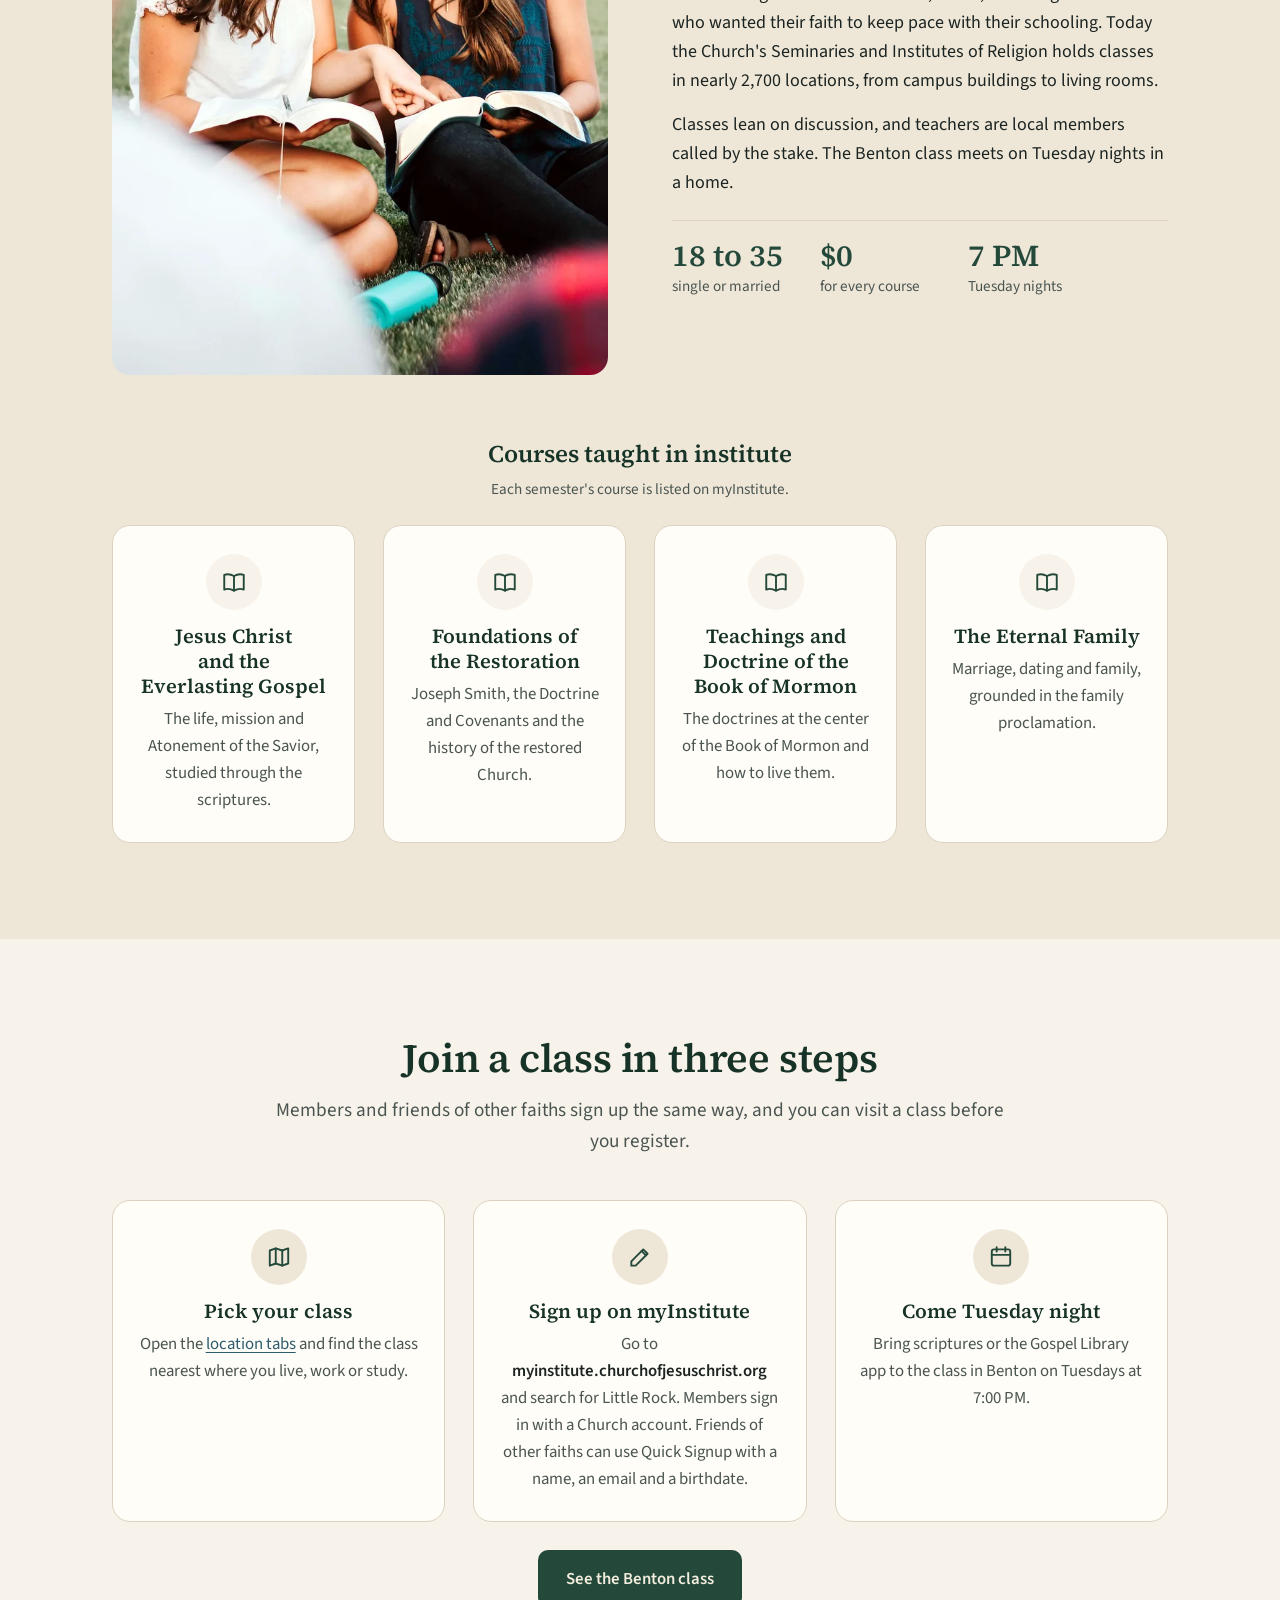
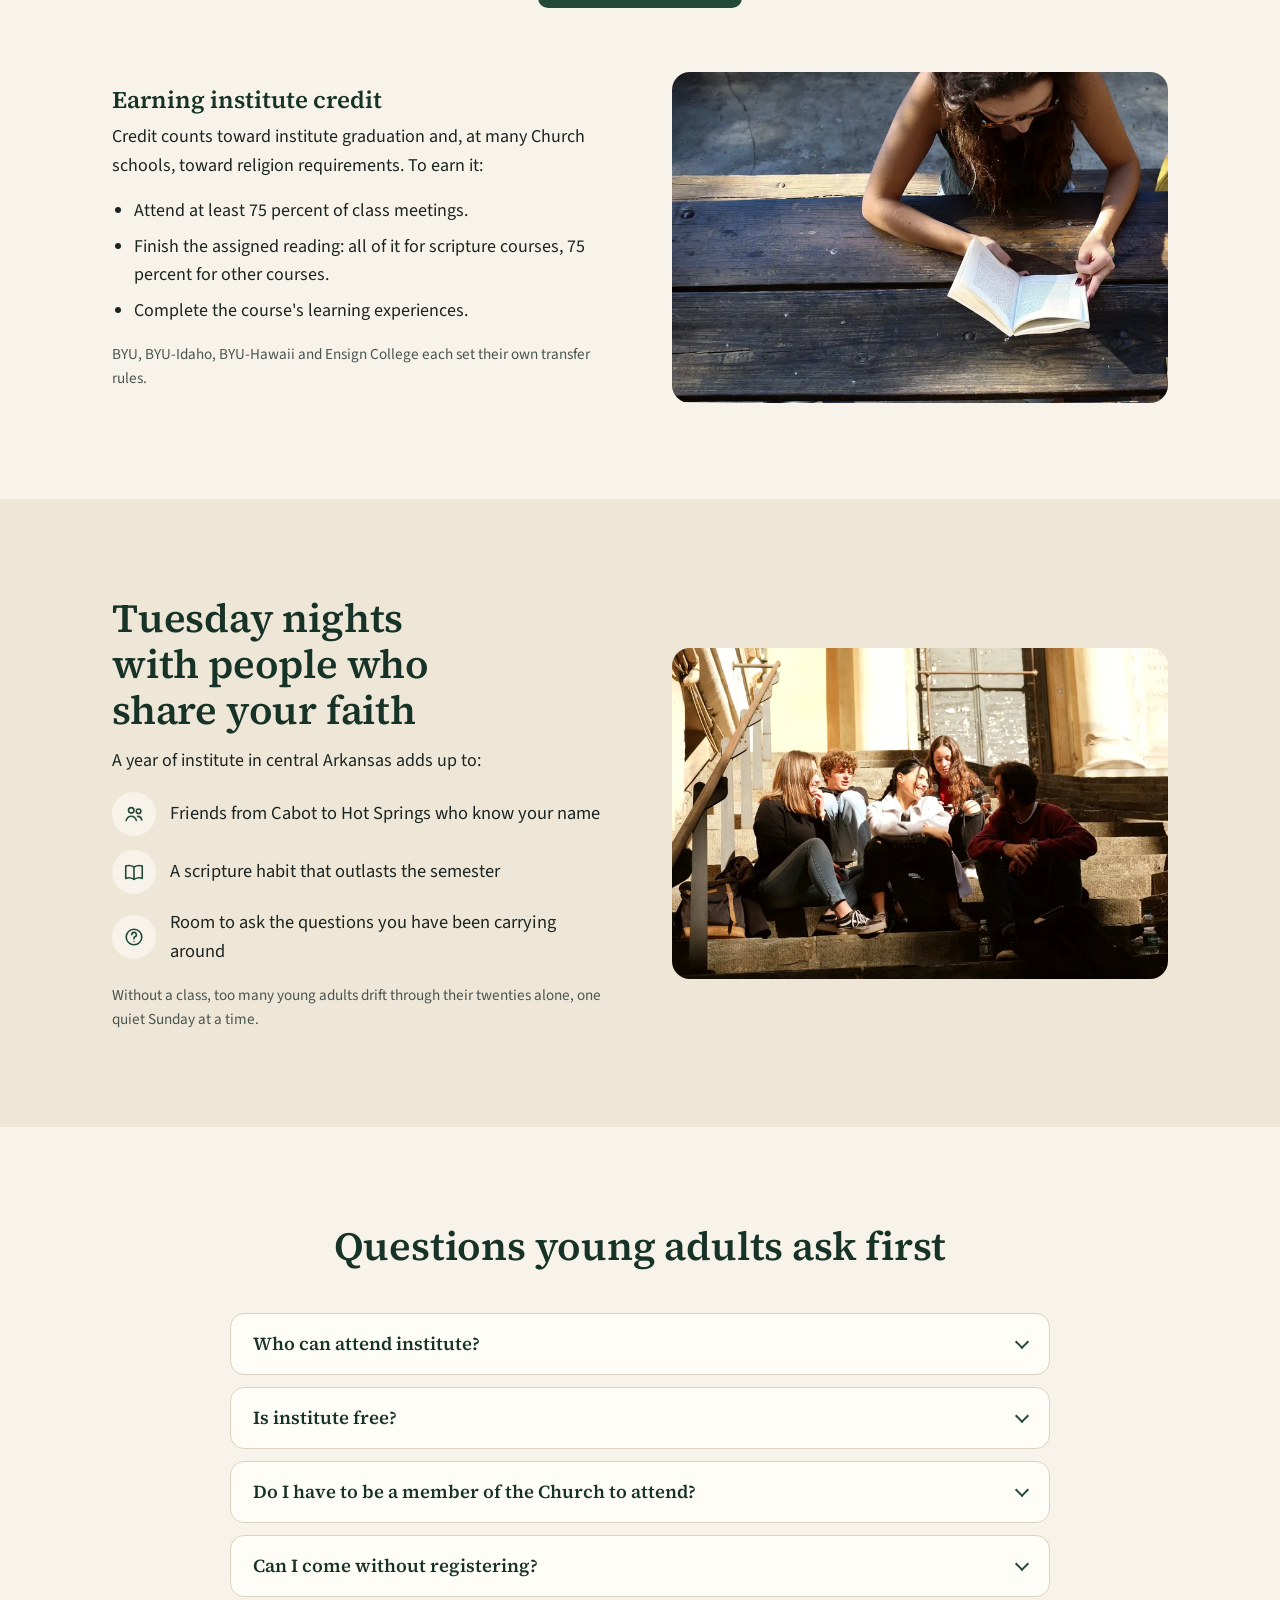
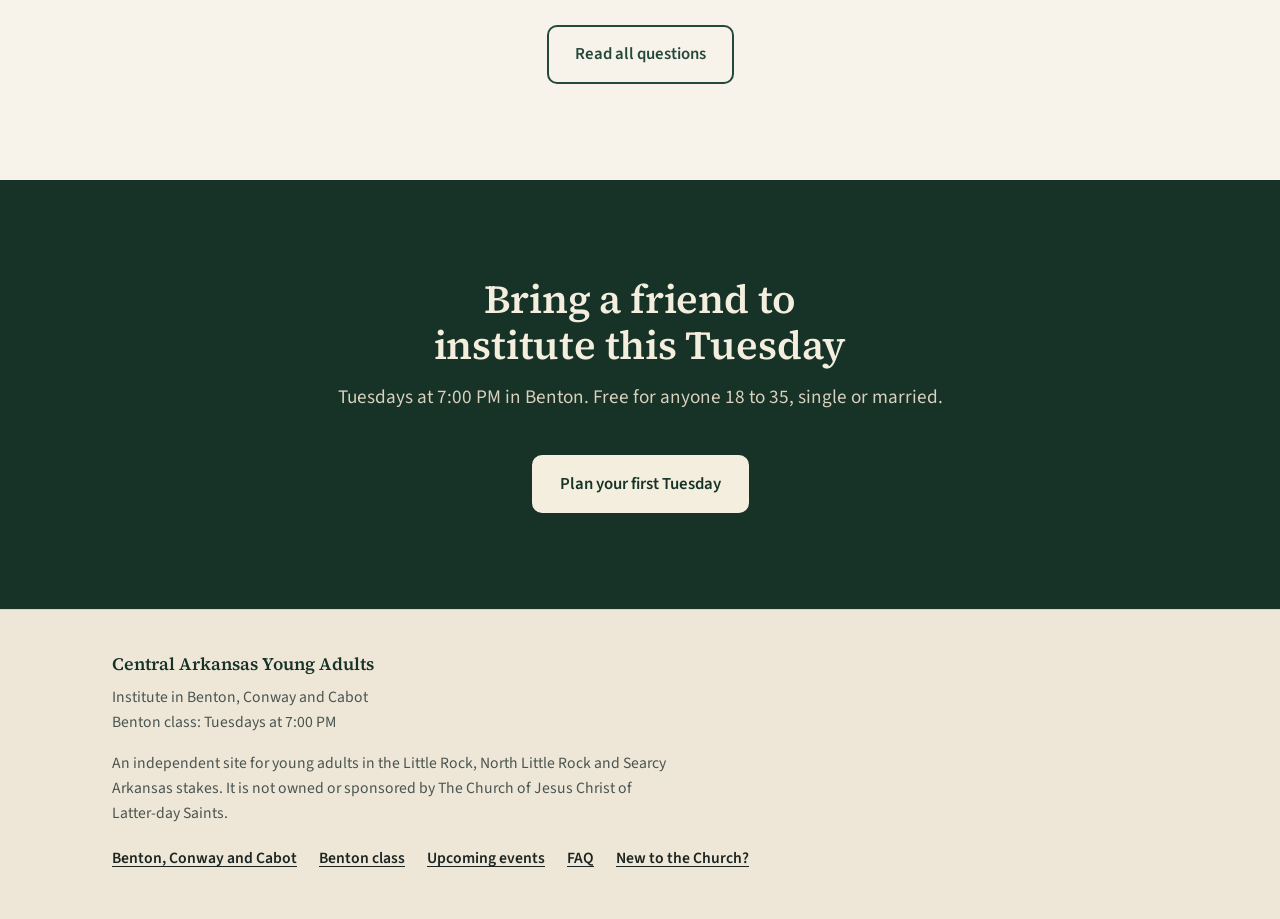
==== commit 9f1c630c: "Rename to Central Arkansas Young Adults; Benton, Conway and Cabot location tabs; stock photo in plac" ====
--- a/index.html
+++ b/index.html
@@ -3,13 +3,13 @@
 <head>
 <meta charset="utf-8">
 <meta name="viewport" content="width=device-width, initial-scale=1">
-<title>Institute Classes in Little Rock and North Little Rock | Arkansas YSA Institute</title>
-<meta name="description" content="Free weekly institute classes for young adults 18 to 35 in the Little Rock and North Little Rock stakes. Class times, the Tuesday class in Benton, and how to register on myInstitute.">
+<title>Institute Classes in Benton, Conway and Cabot | Central Arkansas Young Adults</title>
+<meta name="description" content="Free weekly institute classes for young adults 18 to 35 in Benton, Conway and Cabot. Class times, the Tuesday class in Benton, and how to register on myInstitute.">
 <meta name="robots" content="noindex, nofollow">
 <link rel="canonical" href="https://odyssey-jotun.github.io/arkansas-ysa-institute/">
 <meta property="og:type" content="website">
-<meta property="og:title" content="Institute Classes in Little Rock and North Little Rock | Arkansas YSA Institute">
-<meta property="og:description" content="Free weekly institute classes for young adults 18 to 35 in the Little Rock and North Little Rock stakes. Class times, the Tuesday class in Benton, and how to register on myInstitute.">
+<meta property="og:title" content="Institute Classes in Benton, Conway and Cabot | Central Arkansas Young Adults">
+<meta property="og:description" content="Free weekly institute classes for young adults 18 to 35 in Benton, Conway and Cabot. Class times, the Tuesday class in Benton, and how to register on myInstitute.">
 <meta property="og:image" content="https://odyssey-jotun.github.io/arkansas-ysa-institute/images/hero-1400.webp">
 <meta name="theme-color" content="#173226">
 <link rel="icon" href="favicon.svg" type="image/svg+xml">
@@ -17,16 +17,16 @@
 <link rel="preload" href="fonts/source-sans-3-latin-400-normal.woff2" as="font" type="font/woff2" crossorigin>
 <link rel="stylesheet" href="styles.css">
 <script>document.documentElement.className='js'</script>
-<script type="application/ld+json">{"@context": "https://schema.org", "@type": "EducationalOrganization", "name": "Arkansas YSA Institute", "url": "https://odyssey-jotun.github.io/arkansas-ysa-institute/", "description": "Weekly Institute of Religion classes for young adults ages 18 to 35 in the Little Rock and North Little Rock stakes.", "address": {"@type": "PostalAddress", "addressLocality": "Benton", "addressRegion": "AR", "addressCountry": "US"}, "areaServed": ["Little Rock, AR", "North Little Rock, AR", "Conway, AR", "Benton, AR", "Hot Springs, AR"]}</script>
+<script type="application/ld+json">{"@context": "https://schema.org", "@type": "EducationalOrganization", "name": "Central Arkansas Young Adults", "url": "https://odyssey-jotun.github.io/arkansas-ysa-institute/", "description": "Weekly Institute of Religion classes for young adults ages 18 to 35 in Benton, Conway and Cabot.", "address": {"@type": "PostalAddress", "addressLocality": "Benton", "addressRegion": "AR", "addressCountry": "US"}, "areaServed": ["Benton, AR", "Conway, AR", "Cabot, AR", "Little Rock, AR", "North Little Rock, AR", "Searcy, AR"]}</script>
 </head>
 <body>
 <a class="skip" href="#main">Skip to content</a>
 <header class="site-head">
   <div class="wrap">
-    <a class="brand" href="index.html"><svg width="28" height="28" viewBox="0 0 24 24" fill="none" stroke="currentColor" stroke-width="1.75" stroke-linecap="round" stroke-linejoin="round" aria-hidden="true"><path d="M3 5.5C5.5 4.5 8.5 4.5 12 6.5c3.5-2 6.5-2 9-1V19c-2.5-1-5.5-1-9 1-3.5-2-6.5-2-9-1z"/><path d="M12 6.5V20"/></svg><span>Arkansas YSA Institute</span></a>
+    <a class="brand" href="index.html"><svg width="28" height="28" viewBox="0 0 24 24" fill="none" stroke="currentColor" stroke-width="1.75" stroke-linecap="round" stroke-linejoin="round" aria-hidden="true"><path d="M3 5.5C5.5 4.5 8.5 4.5 12 6.5c3.5-2 6.5-2 9-1V19c-2.5-1-5.5-1-9 1-3.5-2-6.5-2-9-1z"/><path d="M12 6.5V20"/></svg><span>Central Arkansas Young Adults</span></a>
     <nav class="site-nav" aria-label="Main">
-      <a href="index.html#stakes">Stakes</a>
-      <a href="little-rock.html">Little Rock class</a>
+      <a href="index.html#stakes">Locations</a>
+      <a href="little-rock.html">Benton class</a>
       <a href="events.html">Events</a>
       <a href="faq.html">FAQ</a>
     </nav>
@@ -35,11 +35,11 @@
 <main id="main">
 <section class="hero" aria-labelledby="hero-title">
   <div class="wrap narrow">
-    <h1 id="hero-title">Institute classes for young adults in Little Rock and North Little Rock</h1>
+    <h1 id="hero-title">Institute classes for young adults in Benton, Conway and Cabot</h1>
     <p class="lead">Free weekly gospel study for anyone 18 to 35 in central Arkansas, single or married, members of The Church of Jesus Christ of Latter-day Saints and friends of other faiths alike.</p>
     <div class="cta-row">
       <a class="btn" href="#stakes">Find your class</a>
-      <p class="small">Little Rock Stake class: Tuesdays at 7:00 PM in Benton</p>
+      <p class="small">Benton class: Tuesdays at 7:00 PM</p>
     </div>
   </div>
   <div class="hero-photo">
@@ -50,25 +50,35 @@
 <section id="stakes" class="band" aria-labelledby="stakes-title">
   <div class="wrap">
     <div class="section-head">
-      <h2 id="stakes-title">Institute in both central Arkansas stakes</h2>
-      <p class="lead">18 wards and branches make up the two stakes, from Danville and Russellville down to Hope and Monticello. Each tab shows the stake's institute class.</p>
-    </div>
-    <div class="tabs"><div class="tablist" role="tablist" aria-label="Stakes"><button class="tab" role="tab" id="tab-little-rock-stake" aria-controls="panel-little-rock-stake" aria-selected="true" data-hash="little-rock-stake"><span class="tab-name">Little Rock Stake</span><span class="tab-sub">Little Rock, Benton, Hot Springs and south Arkansas</span></button><button class="tab" role="tab" id="tab-north-little-rock-stake" aria-controls="panel-north-little-rock-stake" aria-selected="false" data-hash="north-little-rock-stake"><span class="tab-name">North Little Rock Stake</span><span class="tab-sub">North Little Rock, Conway and the River Valley</span></button></div><div class="panel" role="tabpanel" id="panel-little-rock-stake" aria-labelledby="tab-little-rock-stake" tabindex="0">
+      <h2 id="stakes-title">Three places to meet in central Arkansas</h2>
+      <p class="lead">Young adults from the Little Rock, North Little Rock and Searcy stakes meet in Benton, Conway and Cabot. Each tab shows that town's class and activities.</p>
+    </div>
+    <div class="tabs"><div class="tablist" role="tablist" aria-label="Locations"><button class="tab" role="tab" id="tab-benton" aria-controls="panel-benton" aria-selected="true" data-hash="benton"><span class="tab-name">Benton</span><span class="tab-sub">Little Rock Stake</span></button><button class="tab" role="tab" id="tab-conway" aria-controls="panel-conway" aria-selected="false" data-hash="conway"><span class="tab-name">Conway</span><span class="tab-sub">North Little Rock Stake</span></button><button class="tab" role="tab" id="tab-cabot" aria-controls="panel-cabot" aria-selected="false" data-hash="cabot"><span class="tab-name">Cabot</span><span class="tab-sub">Searcy Stake</span></button></div><div class="panel" role="tabpanel" id="panel-benton" aria-labelledby="tab-benton" tabindex="0">
   <div class="panel-grid">
     <div class="class-card">
-      <h3>Little Rock Stake institute</h3>
+      <h3>Benton institute class</h3>
       <ul class="class-facts"><li><svg width="22" height="22" viewBox="0 0 24 24" fill="none" stroke="currentColor" stroke-width="1.75" stroke-linecap="round" stroke-linejoin="round" aria-hidden="true"><circle cx="12" cy="12" r="8.5"/><path d="M12 7.5V12l3 2"/></svg><span>Tuesdays at 7:00 PM</span></li><li><svg width="22" height="22" viewBox="0 0 24 24" fill="none" stroke="currentColor" stroke-width="1.75" stroke-linecap="round" stroke-linejoin="round" aria-hidden="true"><path d="M12 21s-7-6.2-7-11.5a7 7 0 0 1 14 0C19 14.8 12 21 12 21z"/><circle cx="12" cy="9.5" r="2.5"/></svg><span>A home in Benton</span></li></ul>
       <p>The class meets in a home in Benton and is open to young single and married adults ages 18 to 35, and to their friends.</p>
-      <div class="card-cta"><a class="btn btn-cream" href="little-rock.html">See the Little Rock class</a><p class="card-link"><a href="#register">How to register</a></p></div>
+      <div class="card-cta"><a class="btn btn-cream" href="little-rock.html">See the Benton class</a><p class="card-link"><a href="#register">How to register</a></p></div>
     </div>
   </div>
 </div>
-<div class="panel" role="tabpanel" id="panel-north-little-rock-stake" aria-labelledby="tab-north-little-rock-stake" tabindex="0">
+<div class="panel" role="tabpanel" id="panel-conway" aria-labelledby="tab-conway" tabindex="0">
   <div class="panel-grid">
     <div class="class-card">
-      <h3>North Little Rock Stake institute</h3>
-      <ul class="class-facts"><li><svg width="22" height="22" viewBox="0 0 24 24" fill="none" stroke="currentColor" stroke-width="1.75" stroke-linecap="round" stroke-linejoin="round" aria-hidden="true"><circle cx="12" cy="12" r="8.5"/><path d="M12 7.5V12l3 2"/></svg><span>Class night posting soon</span></li><li><svg width="22" height="22" viewBox="0 0 24 24" fill="none" stroke="currentColor" stroke-width="1.75" stroke-linecap="round" stroke-linejoin="round" aria-hidden="true"><path d="M12 21s-7-6.2-7-11.5a7 7 0 0 1 14 0C19 14.8 12 21 12 21z"/><circle cx="12" cy="9.5" r="2.5"/></svg><span>North Little Rock Arkansas Stake Center, 905 Kierre Drive, North Little Rock</span></li></ul>
-      <p>Until the schedule posts, young adults from either stake are welcome at the Little Rock Stake class on Tuesdays at 7:00 PM in Benton.</p>
+      <h3>Conway institute class</h3>
+      <ul class="class-facts"><li><svg width="22" height="22" viewBox="0 0 24 24" fill="none" stroke="currentColor" stroke-width="1.75" stroke-linecap="round" stroke-linejoin="round" aria-hidden="true"><circle cx="12" cy="12" r="8.5"/><path d="M12 7.5V12l3 2"/></svg><span>Class night posting soon</span></li><li><svg width="22" height="22" viewBox="0 0 24 24" fill="none" stroke="currentColor" stroke-width="1.75" stroke-linecap="round" stroke-linejoin="round" aria-hidden="true"><path d="M12 21s-7-6.2-7-11.5a7 7 0 0 1 14 0C19 14.8 12 21 12 21z"/><circle cx="12" cy="9.5" r="2.5"/></svg><span>Conway</span></li></ul>
+      <p>Until the Conway schedule posts, you&#x27;re welcome at the Benton class on Tuesdays at 7:00 PM.</p>
+      <div class="card-cta"><a class="btn btn-cream" href="#register">How to register</a></div>
+    </div>
+  </div>
+</div>
+<div class="panel" role="tabpanel" id="panel-cabot" aria-labelledby="tab-cabot" tabindex="0">
+  <div class="panel-grid">
+    <div class="class-card">
+      <h3>Cabot institute class</h3>
+      <ul class="class-facts"><li><svg width="22" height="22" viewBox="0 0 24 24" fill="none" stroke="currentColor" stroke-width="1.75" stroke-linecap="round" stroke-linejoin="round" aria-hidden="true"><circle cx="12" cy="12" r="8.5"/><path d="M12 7.5V12l3 2"/></svg><span>Class night posting soon</span></li><li><svg width="22" height="22" viewBox="0 0 24 24" fill="none" stroke="currentColor" stroke-width="1.75" stroke-linecap="round" stroke-linejoin="round" aria-hidden="true"><path d="M12 21s-7-6.2-7-11.5a7 7 0 0 1 14 0C19 14.8 12 21 12 21z"/><circle cx="12" cy="9.5" r="2.5"/></svg><span>Cabot</span></li><li><svg width="22" height="22" viewBox="0 0 24 24" fill="none" stroke="currentColor" stroke-width="1.75" stroke-linecap="round" stroke-linejoin="round" aria-hidden="true"><rect x="3.5" y="5" width="17" height="15" rx="2"/><path d="M3.5 10h17M8 3v4M16 3v4"/></svg><span>Searcy Stake young adults also share a monthly break-the-fast meal and a monthly Saturday activity</span></li></ul>
+      <p>Until the Cabot schedule posts, you&#x27;re welcome at the Benton class on Tuesdays at 7:00 PM.</p>
       <div class="card-cta"><a class="btn btn-cream" href="#register">How to register</a></div>
     </div>
   </div>
@@ -85,8 +95,8 @@
     <div class="cards">
       <div class="card reveal">
         <div class="icon"><svg width="26" height="26" viewBox="0 0 24 24" fill="none" stroke="currentColor" stroke-width="1.75" stroke-linecap="round" stroke-linejoin="round" aria-hidden="true"><path d="M12 21s-7-6.2-7-11.5a7 7 0 0 1 14 0C19 14.8 12 21 12 21z"/><circle cx="12" cy="9.5" r="2.5"/></svg></div>
-        <h3>Spread across 18 congregations</h3>
-        <p>Young adults in the two stakes are scattered over a couple hundred miles of highway, and many wards and branches have only a handful of them.</p>
+        <h3>Spread across three stakes</h3>
+        <p>Young adults in central Arkansas are scattered over a couple hundred miles of highway, and many wards and branches have only a handful of them.</p>
       </div>
       <div class="card reveal">
         <div class="icon"><svg width="26" height="26" viewBox="0 0 24 24" fill="none" stroke="currentColor" stroke-width="1.75" stroke-linecap="round" stroke-linejoin="round" aria-hidden="true"><circle cx="12" cy="8" r="3.5"/><path d="M5 20c1.2-3.5 4-5 7-5s5.8 1.5 7 5"/></svg></div>
@@ -112,7 +122,7 @@
       <div>
         <h2 id="classes-title">A weekly class made for the years between 18 and 35</h2>
         <p>Institute began in 1926 in Moscow, Idaho, for college students who wanted their faith to keep pace with their schooling. Today the Church's Seminaries and Institutes of Religion holds classes in nearly 2,700 locations, from campus buildings to living rooms.</p>
-        <p>Classes lean on discussion, and teachers are local members called by the stake. The Little Rock Stake class meets on Tuesday nights in a home in Benton.</p>
+        <p>Classes lean on discussion, and teachers are local members called by the stake. The Benton class meets on Tuesday nights in a home.</p>
         <div class="facts-row">
           <div class="fact"><strong>18 to 35</strong><span>single or married</span></div>
           <div class="fact"><strong>$0</strong><span>for every course</span></div>
@@ -140,11 +150,11 @@
       <p class="lead">Members and friends of other faiths sign up the same way, and you can visit a class before you register.</p>
     </div>
     <ol class="steps">
-      <li class="reveal"><div class="icon"><svg width="26" height="26" viewBox="0 0 24 24" fill="none" stroke="currentColor" stroke-width="1.75" stroke-linecap="round" stroke-linejoin="round" aria-hidden="true"><path d="M9 4 3.5 6v14L9 18l6 2 5.5-2V4L15 6z"/><path d="M9 4v14M15 6v14"/></svg></div><h3>Pick your stake</h3><p>Open the <a href="#stakes">stake tabs</a> and find the class nearest where you live, work or study.</p></li>
+      <li class="reveal"><div class="icon"><svg width="26" height="26" viewBox="0 0 24 24" fill="none" stroke="currentColor" stroke-width="1.75" stroke-linecap="round" stroke-linejoin="round" aria-hidden="true"><path d="M9 4 3.5 6v14L9 18l6 2 5.5-2V4L15 6z"/><path d="M9 4v14M15 6v14"/></svg></div><h3>Pick your class</h3><p>Open the <a href="#stakes">location tabs</a> and find the class nearest where you live, work or study.</p></li>
       <li class="reveal"><div class="icon"><svg width="26" height="26" viewBox="0 0 24 24" fill="none" stroke="currentColor" stroke-width="1.75" stroke-linecap="round" stroke-linejoin="round" aria-hidden="true"><path d="M4 20h4L19 9l-4-4L4 16z"/><path d="m13.5 6.5 4 4"/></svg></div><h3>Sign up on myInstitute</h3><p>Go to <span class="url">myinstitute.churchofjesuschrist.org</span> and search for Little Rock. Members sign in with a Church account. Friends of other faiths can use Quick Signup with a name, an email and a birthdate.</p></li>
       <li class="reveal"><div class="icon"><svg width="26" height="26" viewBox="0 0 24 24" fill="none" stroke="currentColor" stroke-width="1.75" stroke-linecap="round" stroke-linejoin="round" aria-hidden="true"><rect x="3.5" y="5" width="17" height="15" rx="2"/><path d="M3.5 10h17M8 3v4M16 3v4"/></svg></div><h3>Come Tuesday night</h3><p>Bring scriptures or the Gospel Library app to the class in Benton on Tuesdays at 7:00 PM.</p></li>
     </ol>
-    <div class="cta-row"><a class="btn" href="little-rock.html">See the Little Rock class</a></div>
+    <div class="cta-row"><a class="btn" href="little-rock.html">See the Benton class</a></div>
     <div class="split sub-block">
       <div>
         <h3 style="font-size:1.5rem">Earning institute credit</h3>
@@ -170,7 +180,7 @@
         <h2 id="success-title">Tuesday nights with people who share your faith</h2>
         <p>A year of institute in central Arkansas adds up to:</p>
         <ul class="icon-list">
-          <li><span class="icon"><svg width="22" height="22" viewBox="0 0 24 24" fill="none" stroke="currentColor" stroke-width="1.75" stroke-linecap="round" stroke-linejoin="round" aria-hidden="true"><circle cx="9" cy="8" r="3"/><path d="M3.5 19c.8-3 3-4.5 5.5-4.5s4.7 1.5 5.5 4.5"/><circle cx="17" cy="9" r="2.5"/><path d="M16 14.6c2.2 0 3.9 1.2 4.5 3.9"/></svg></span><span>Friends from Little Rock to Hot Springs who know your name</span></li>
+          <li><span class="icon"><svg width="22" height="22" viewBox="0 0 24 24" fill="none" stroke="currentColor" stroke-width="1.75" stroke-linecap="round" stroke-linejoin="round" aria-hidden="true"><circle cx="9" cy="8" r="3"/><path d="M3.5 19c.8-3 3-4.5 5.5-4.5s4.7 1.5 5.5 4.5"/><circle cx="17" cy="9" r="2.5"/><path d="M16 14.6c2.2 0 3.9 1.2 4.5 3.9"/></svg></span><span>Friends from Cabot to Hot Springs who know your name</span></li>
           <li><span class="icon"><svg width="22" height="22" viewBox="0 0 24 24" fill="none" stroke="currentColor" stroke-width="1.75" stroke-linecap="round" stroke-linejoin="round" aria-hidden="true"><path d="M3 5.5C5.5 4.5 8.5 4.5 12 6.5c3.5-2 6.5-2 9-1V19c-2.5-1-5.5-1-9 1-3.5-2-6.5-2-9-1z"/><path d="M12 6.5V20"/></svg></span><span>A scripture habit that outlasts the semester</span></li>
           <li><span class="icon"><svg width="22" height="22" viewBox="0 0 24 24" fill="none" stroke="currentColor" stroke-width="1.75" stroke-linecap="round" stroke-linejoin="round" aria-hidden="true"><circle cx="12" cy="12" r="8.5"/><path d="M9.6 9.5a2.5 2.5 0 1 1 3.4 2.3c-.6.3-1 .8-1 1.5v.7"/><circle cx="12" cy="16.8" r=".7" fill="currentColor" stroke="none"/></svg></span><span>Room to ask the questions you have been carrying around</span></li>
         </ul>
@@ -208,13 +218,13 @@
 <footer class="site-foot">
   <div class="wrap foot-grid">
     <div>
-      <p class="foot-name">Arkansas YSA Institute</p>
-      <p>Little Rock Stake class<br>Tuesdays at 7:00 PM in Benton, Arkansas</p>
-      <p style="margin-top:14px">An independent site for young adults in the Little Rock Arkansas Stake and the North Little Rock Arkansas Stake. It is not owned or sponsored by The Church of Jesus Christ of Latter-day Saints.</p>
+      <p class="foot-name">Central Arkansas Young Adults</p>
+      <p>Institute in Benton, Conway and Cabot<br>Benton class: Tuesdays at 7:00 PM</p>
+      <p style="margin-top:14px">An independent site for young adults in the Little Rock, North Little Rock and Searcy Arkansas stakes. It is not owned or sponsored by The Church of Jesus Christ of Latter-day Saints.</p>
     </div>
     <ul class="foot-links">
-      <li><a href="index.html#stakes">Stakes and wards</a></li>
-      <li><a href="little-rock.html">Little Rock Stake class</a></li>
+      <li><a href="index.html#stakes">Benton, Conway and Cabot</a></li>
+      <li><a href="little-rock.html">Benton class</a></li>
       <li><a href="events.html">Upcoming events</a></li>
       <li><a href="faq.html">FAQ</a></li>
       <li><a href="new-to-the-church.html">New to the Church?</a></li>
--- a/styles.css
+++ b/styles.css
@@ -93,7 +93,7 @@
 
 /* stake tabs */
 .tabs{max-width:1040px;margin:0 auto}
-.tablist{display:grid;grid-template-columns:1fr 1fr;gap:8px}
+.tablist{display:grid;grid-template-columns:repeat(3,1fr);gap:8px}
 .tab{appearance:none;font:inherit;text-align:left;cursor:pointer;background:transparent;border:1px solid var(--line);border-bottom:none;border-radius:14px 14px 0 0;padding:16px 20px 14px;color:var(--muted);border-top:4px solid transparent;transition:background-color .2s,color .2s}
 .tab:hover{background:rgba(255,253,248,.6);color:var(--ink)}
 .tab[aria-selected="true"]{background:var(--card);color:var(--ink);border-top-color:var(--pine)}
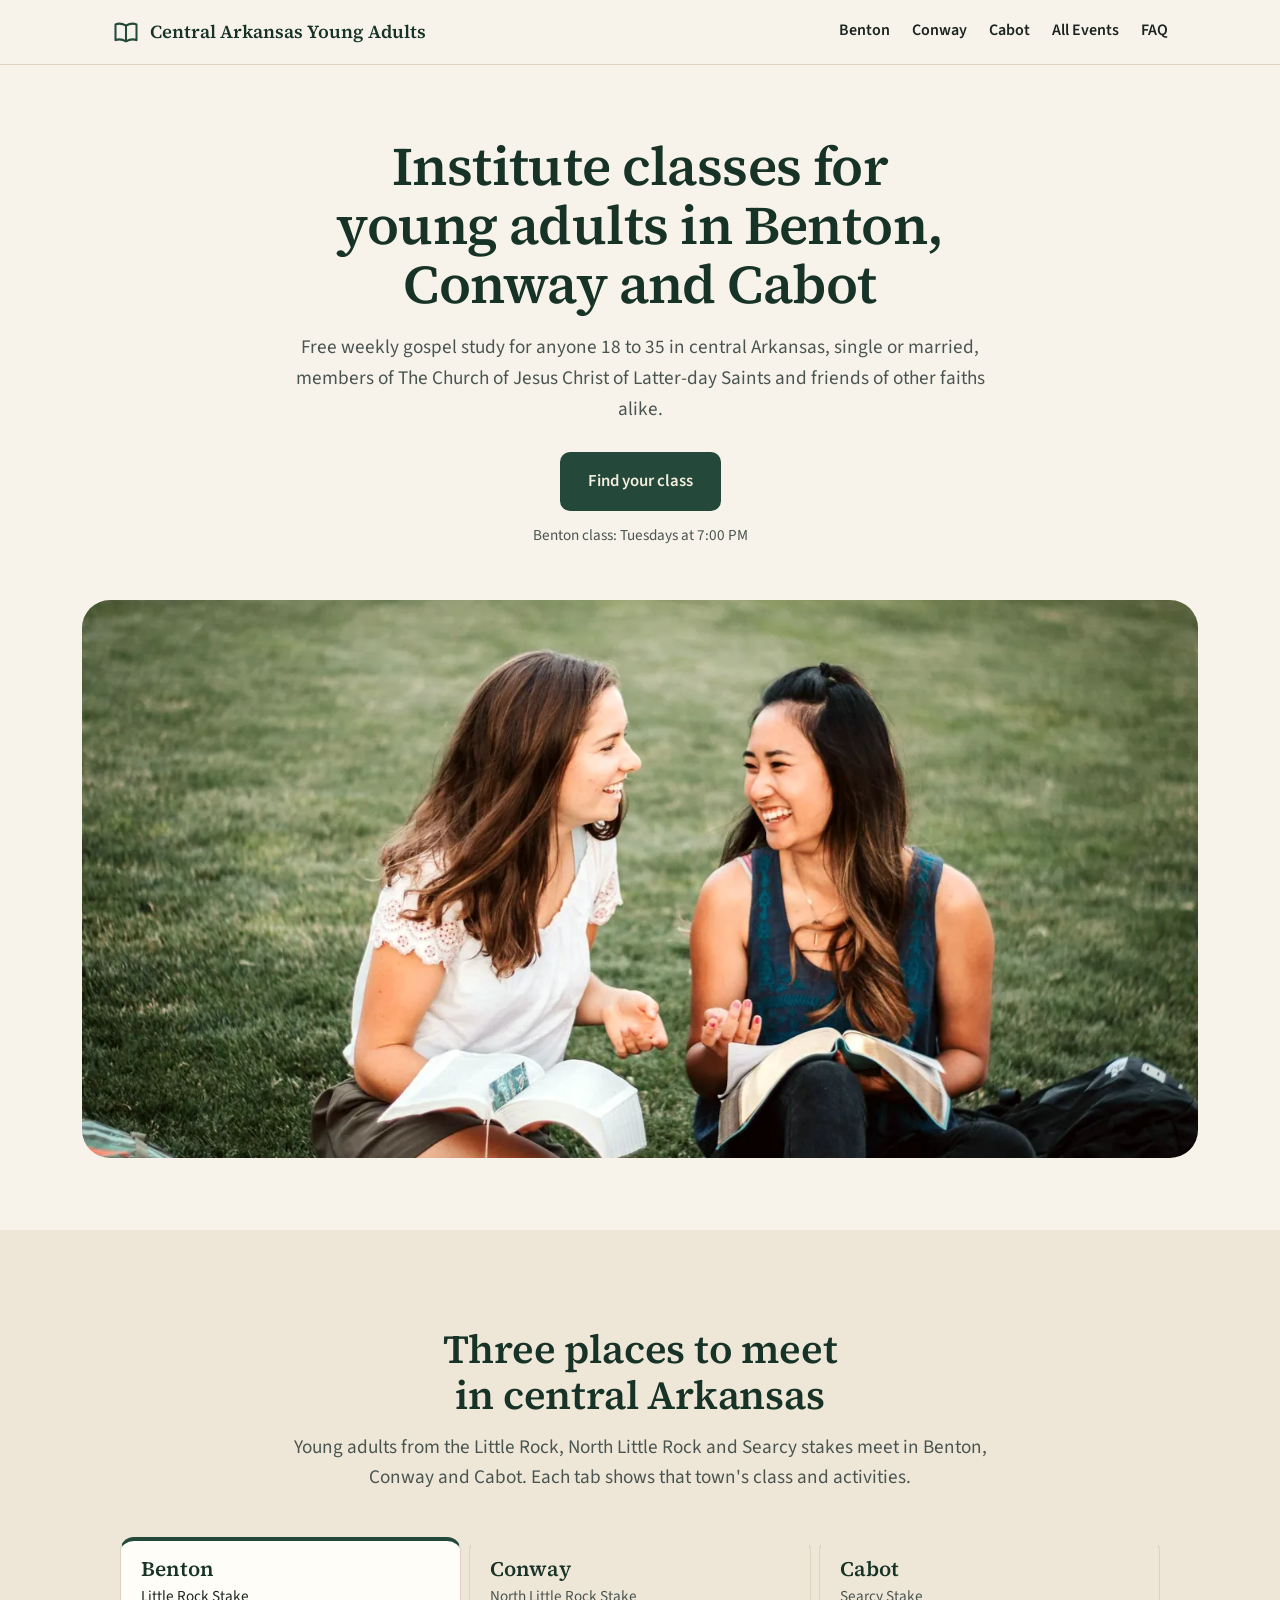
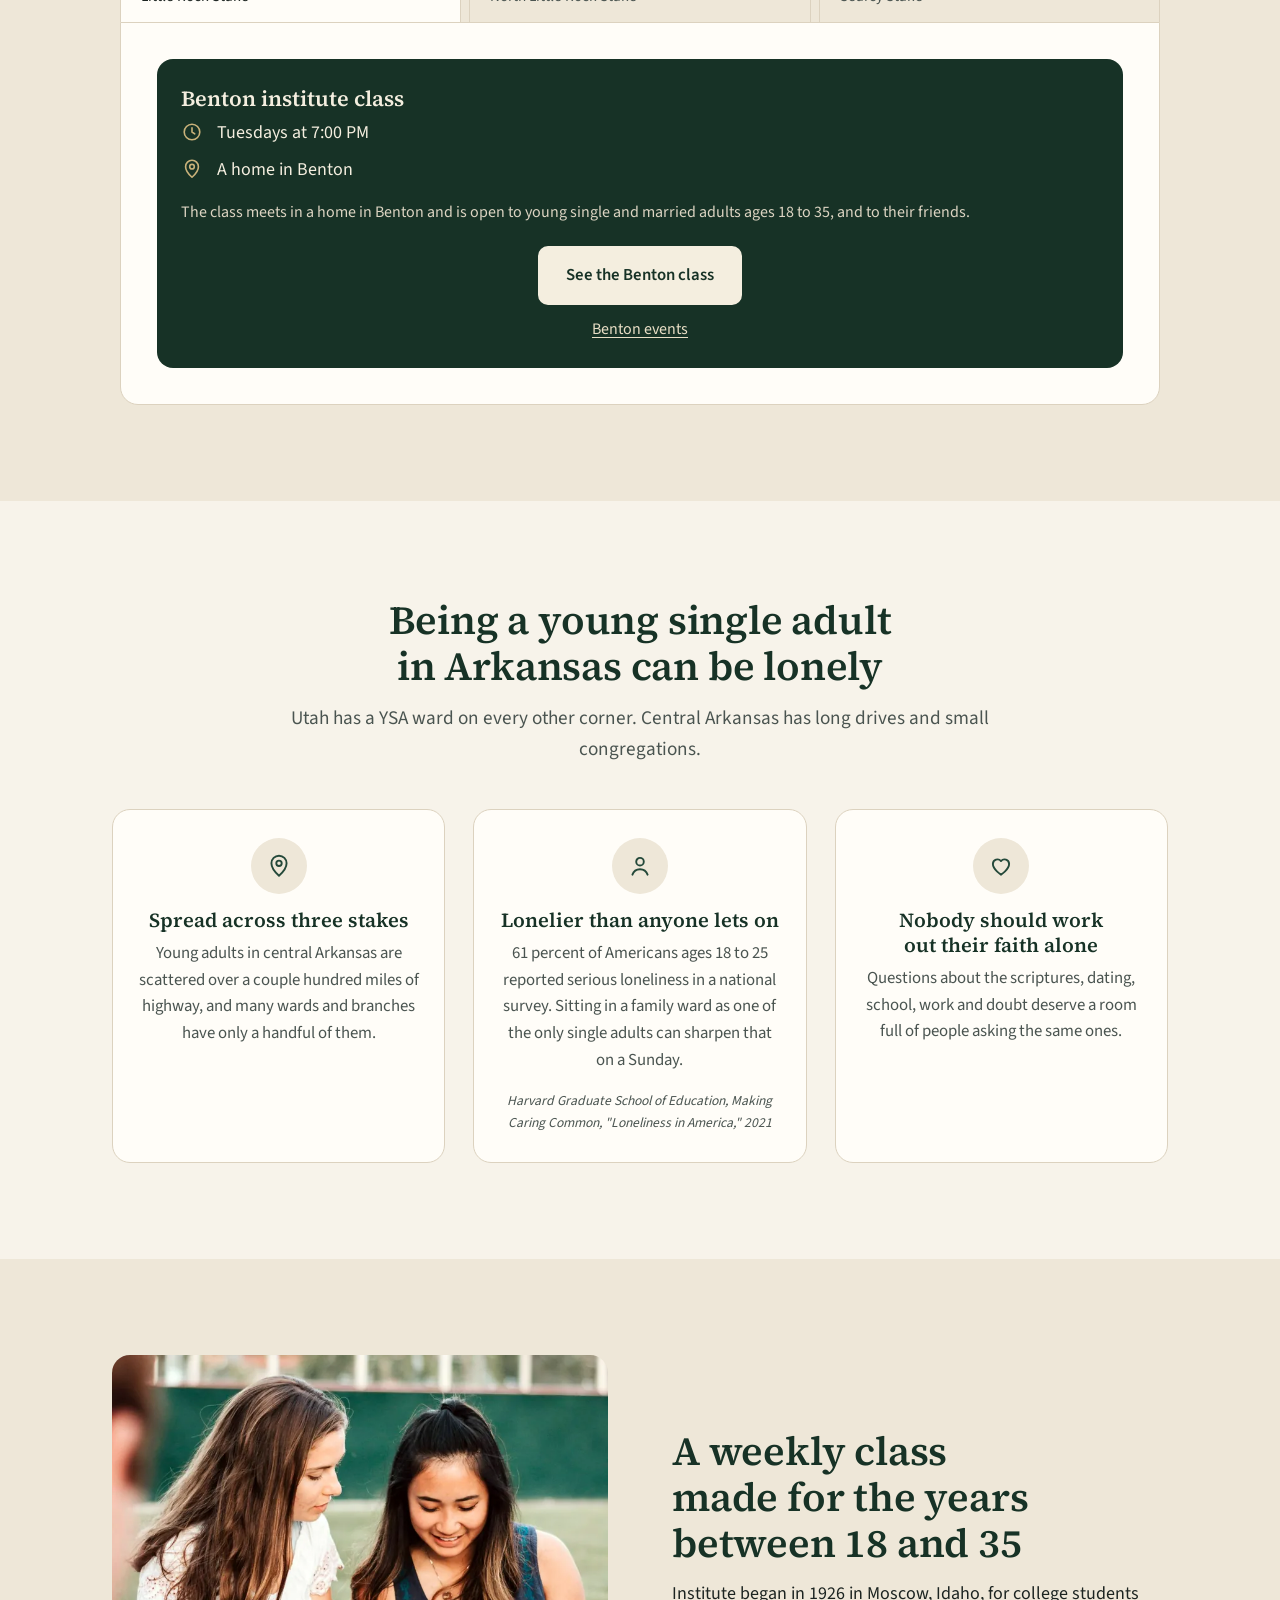
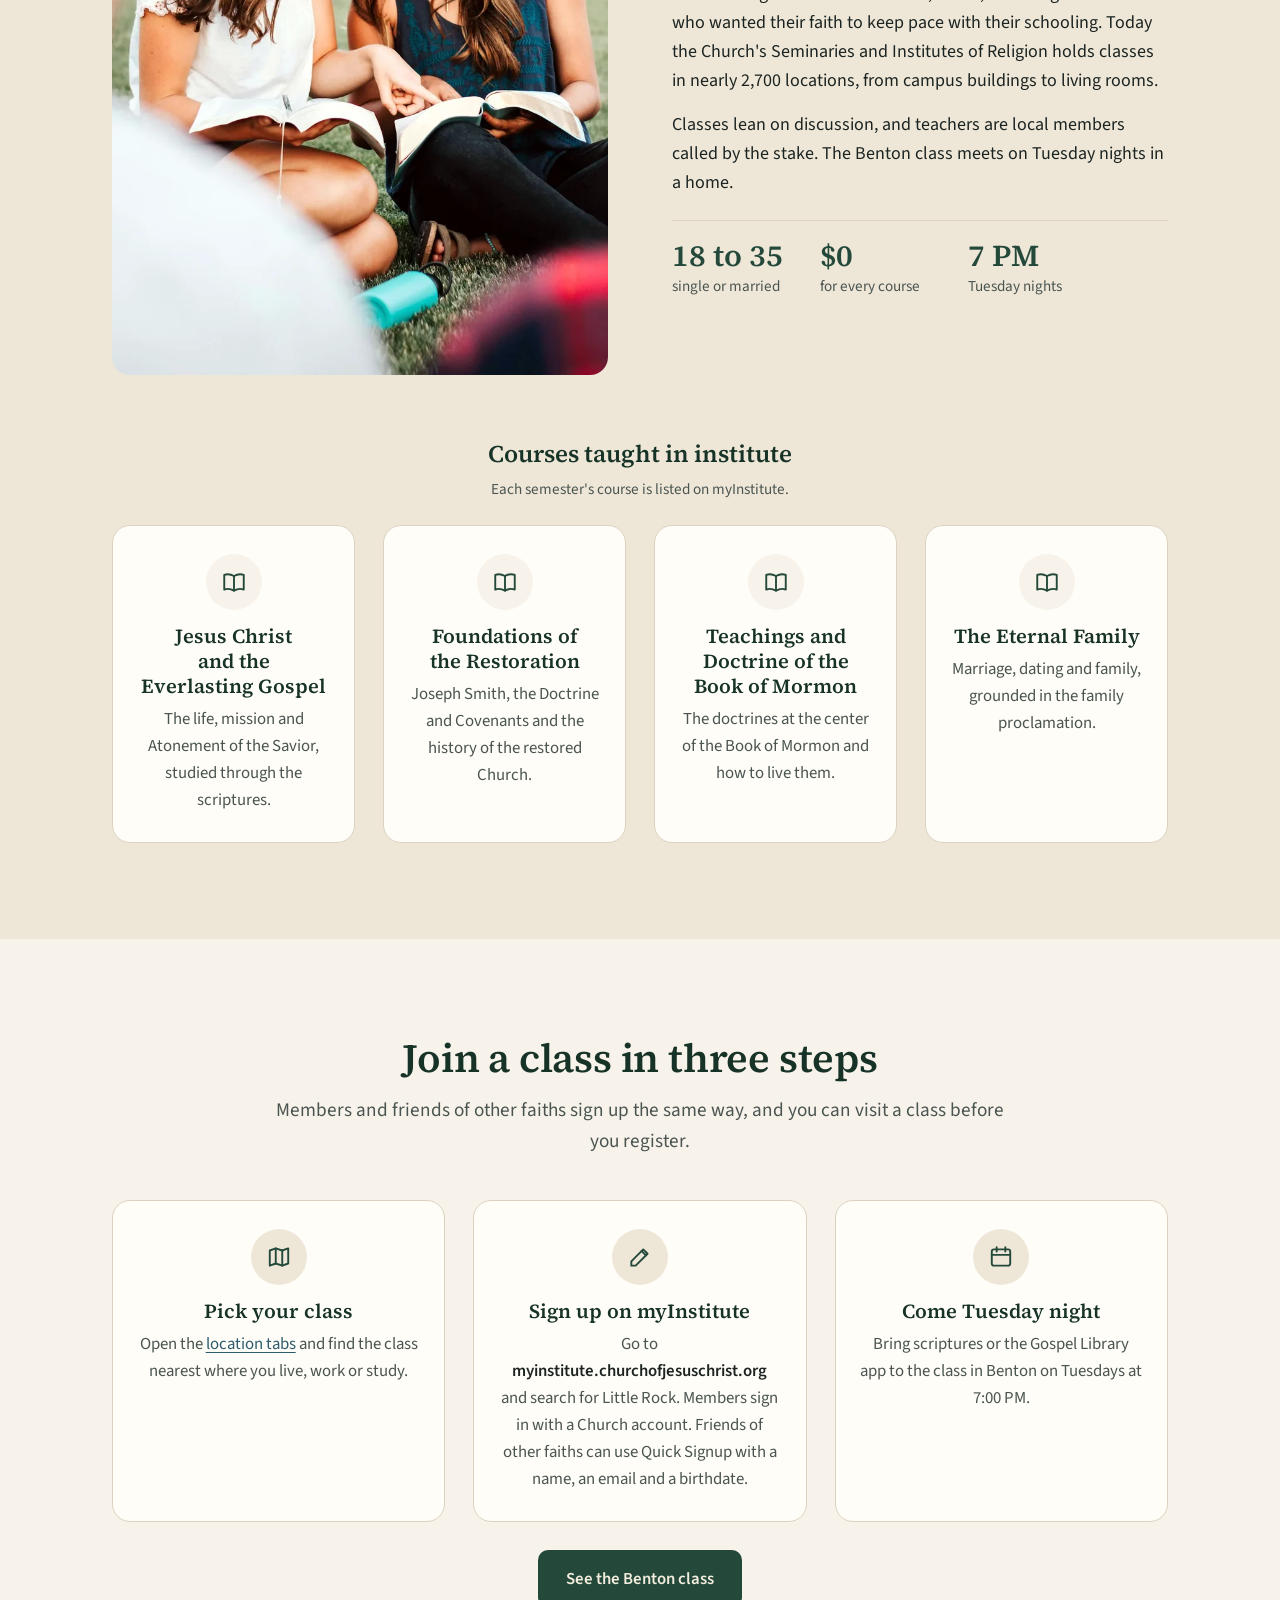
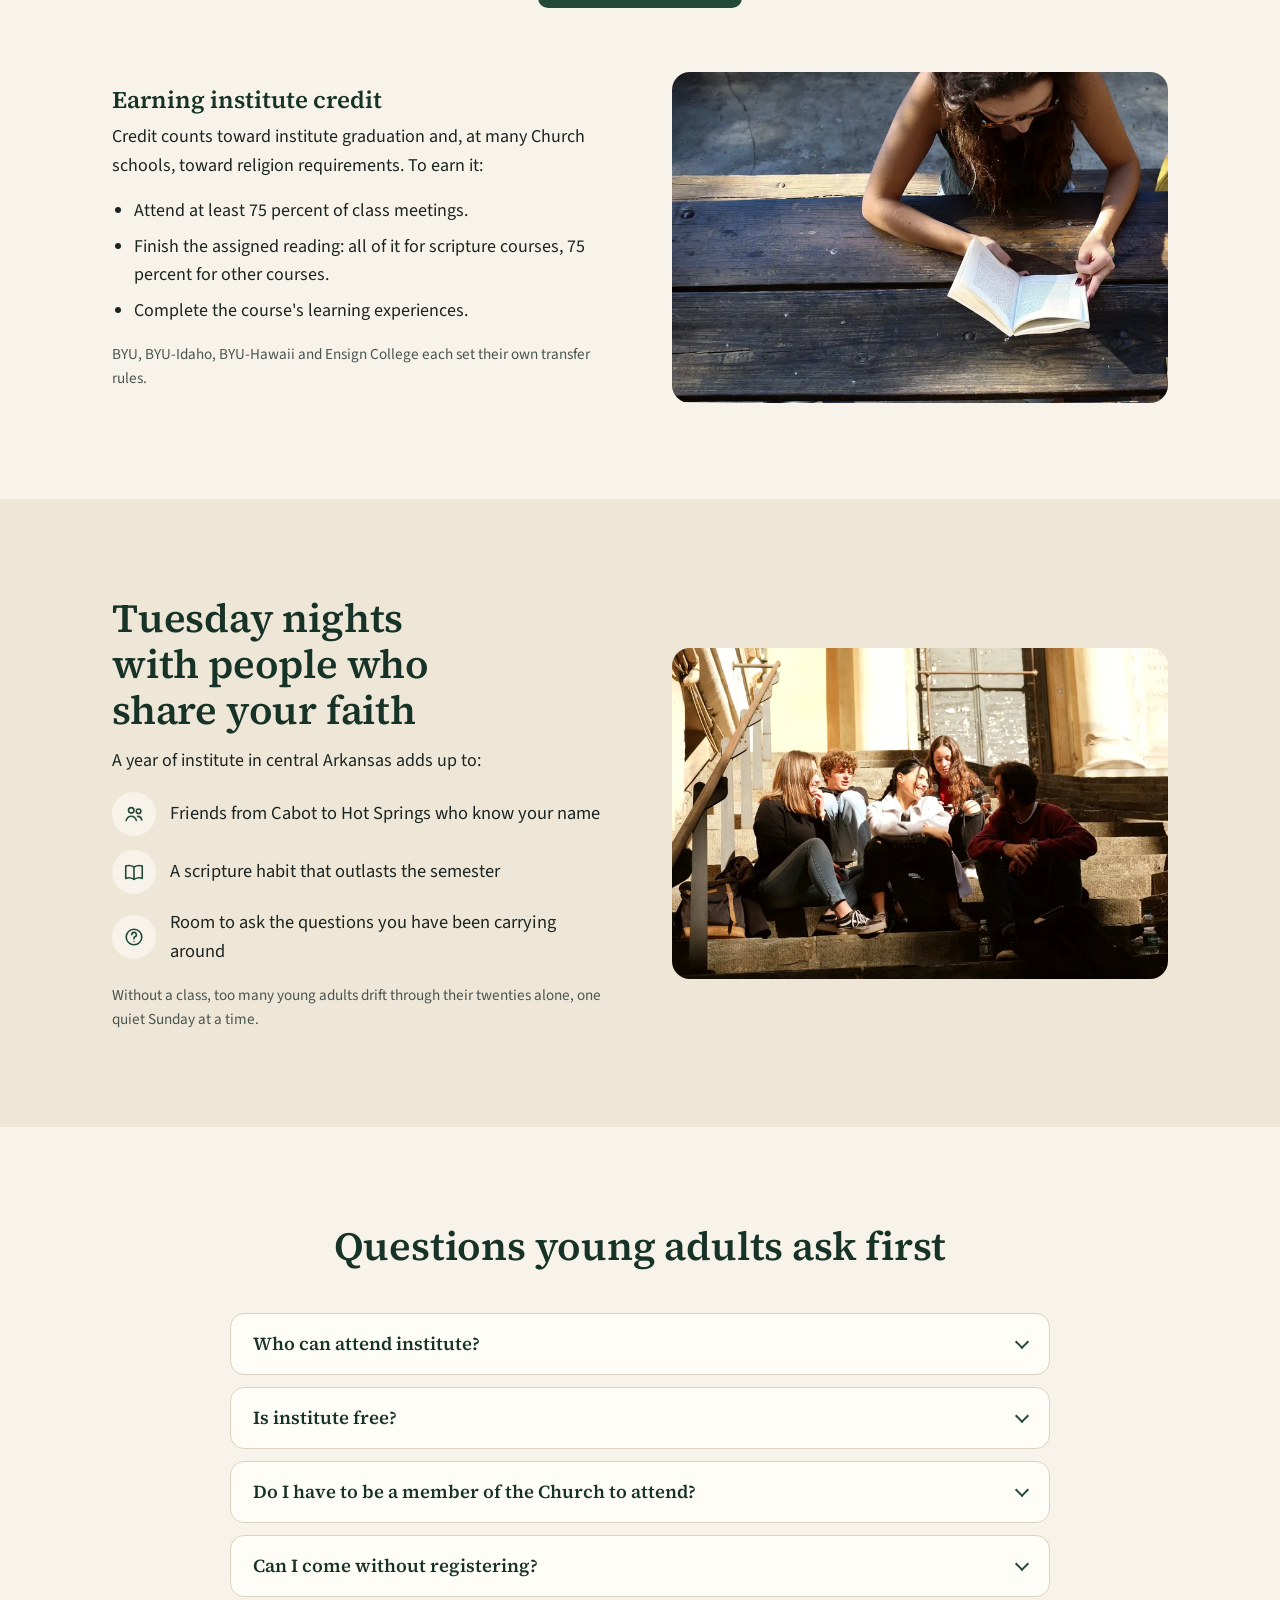
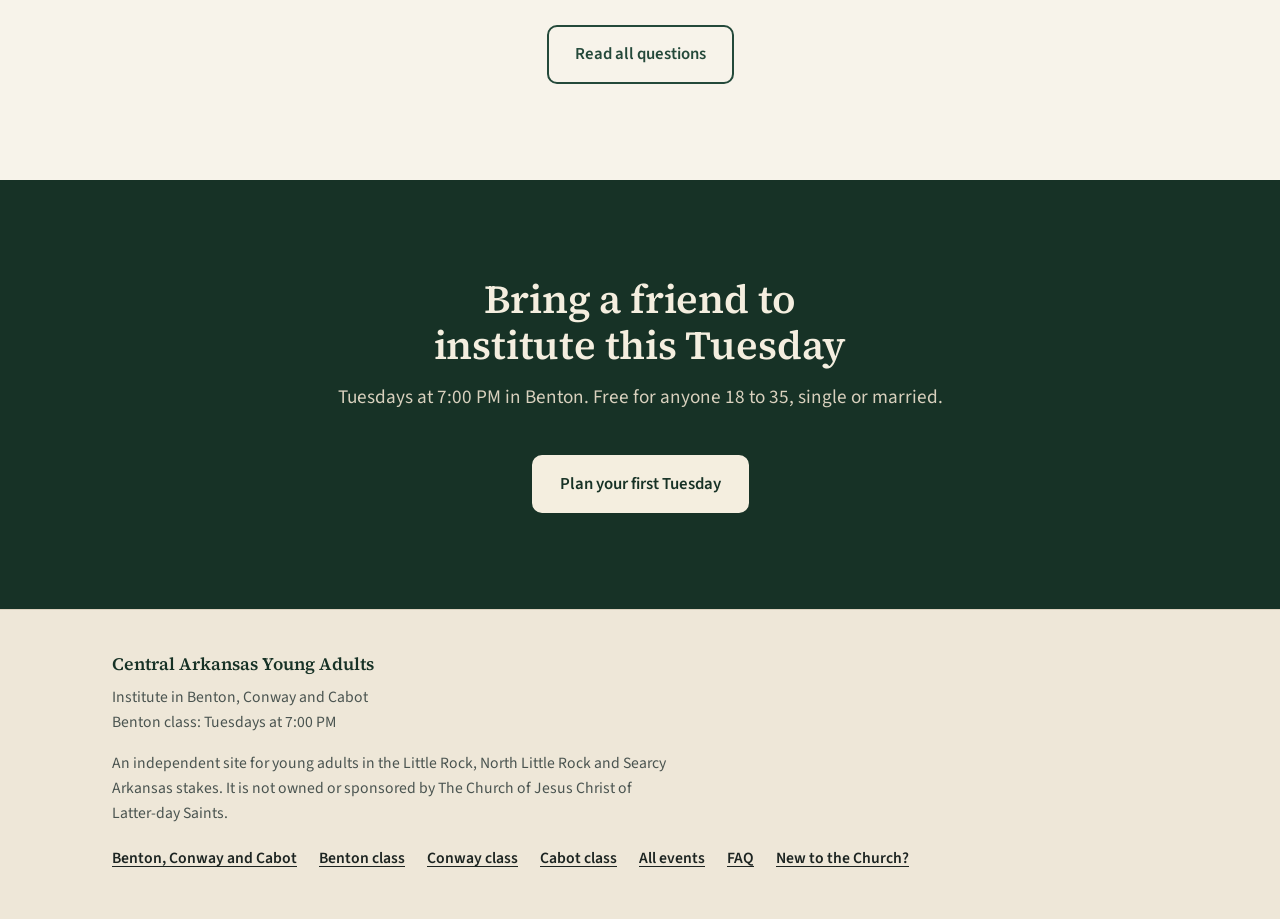
==== commit 27deb7c3: "Location nav, coming-soon temple pages for Conway and Cabot, an events page per location and an All " ====
--- a/index.html
+++ b/index.html
@@ -25,9 +25,10 @@
   <div class="wrap">
     <a class="brand" href="index.html"><svg width="28" height="28" viewBox="0 0 24 24" fill="none" stroke="currentColor" stroke-width="1.75" stroke-linecap="round" stroke-linejoin="round" aria-hidden="true"><path d="M3 5.5C5.5 4.5 8.5 4.5 12 6.5c3.5-2 6.5-2 9-1V19c-2.5-1-5.5-1-9 1-3.5-2-6.5-2-9-1z"/><path d="M12 6.5V20"/></svg><span>Central Arkansas Young Adults</span></a>
     <nav class="site-nav" aria-label="Main">
-      <a href="index.html#stakes">Locations</a>
-      <a href="little-rock.html">Benton class</a>
-      <a href="events.html">Events</a>
+      <a href="little-rock.html">Benton</a>
+      <a href="conway.html">Conway</a>
+      <a href="cabot.html">Cabot</a>
+      <a href="events.html">All Events</a>
       <a href="faq.html">FAQ</a>
     </nav>
   </div>
@@ -59,7 +60,7 @@
       <h3>Benton institute class</h3>
       <ul class="class-facts"><li><svg width="22" height="22" viewBox="0 0 24 24" fill="none" stroke="currentColor" stroke-width="1.75" stroke-linecap="round" stroke-linejoin="round" aria-hidden="true"><circle cx="12" cy="12" r="8.5"/><path d="M12 7.5V12l3 2"/></svg><span>Tuesdays at 7:00 PM</span></li><li><svg width="22" height="22" viewBox="0 0 24 24" fill="none" stroke="currentColor" stroke-width="1.75" stroke-linecap="round" stroke-linejoin="round" aria-hidden="true"><path d="M12 21s-7-6.2-7-11.5a7 7 0 0 1 14 0C19 14.8 12 21 12 21z"/><circle cx="12" cy="9.5" r="2.5"/></svg><span>A home in Benton</span></li></ul>
       <p>The class meets in a home in Benton and is open to young single and married adults ages 18 to 35, and to their friends.</p>
-      <div class="card-cta"><a class="btn btn-cream" href="little-rock.html">See the Benton class</a><p class="card-link"><a href="#register">How to register</a></p></div>
+      <div class="card-cta"><a class="btn btn-cream" href="little-rock.html">See the Benton class</a><p class="card-link"><a href="events-benton.html">Benton events</a></p></div>
     </div>
   </div>
 </div>
@@ -69,7 +70,7 @@
       <h3>Conway institute class</h3>
       <ul class="class-facts"><li><svg width="22" height="22" viewBox="0 0 24 24" fill="none" stroke="currentColor" stroke-width="1.75" stroke-linecap="round" stroke-linejoin="round" aria-hidden="true"><circle cx="12" cy="12" r="8.5"/><path d="M12 7.5V12l3 2"/></svg><span>Class night posting soon</span></li><li><svg width="22" height="22" viewBox="0 0 24 24" fill="none" stroke="currentColor" stroke-width="1.75" stroke-linecap="round" stroke-linejoin="round" aria-hidden="true"><path d="M12 21s-7-6.2-7-11.5a7 7 0 0 1 14 0C19 14.8 12 21 12 21z"/><circle cx="12" cy="9.5" r="2.5"/></svg><span>Conway</span></li></ul>
       <p>Until the Conway schedule posts, you&#x27;re welcome at the Benton class on Tuesdays at 7:00 PM.</p>
-      <div class="card-cta"><a class="btn btn-cream" href="#register">How to register</a></div>
+      <div class="card-cta"><a class="btn btn-cream" href="events-conway.html">Conway events</a><p class="card-link"><a href="conway.html">Conway class page: coming soon</a></p></div>
     </div>
   </div>
 </div>
@@ -79,7 +80,7 @@
       <h3>Cabot institute class</h3>
       <ul class="class-facts"><li><svg width="22" height="22" viewBox="0 0 24 24" fill="none" stroke="currentColor" stroke-width="1.75" stroke-linecap="round" stroke-linejoin="round" aria-hidden="true"><circle cx="12" cy="12" r="8.5"/><path d="M12 7.5V12l3 2"/></svg><span>Class night posting soon</span></li><li><svg width="22" height="22" viewBox="0 0 24 24" fill="none" stroke="currentColor" stroke-width="1.75" stroke-linecap="round" stroke-linejoin="round" aria-hidden="true"><path d="M12 21s-7-6.2-7-11.5a7 7 0 0 1 14 0C19 14.8 12 21 12 21z"/><circle cx="12" cy="9.5" r="2.5"/></svg><span>Cabot</span></li><li><svg width="22" height="22" viewBox="0 0 24 24" fill="none" stroke="currentColor" stroke-width="1.75" stroke-linecap="round" stroke-linejoin="round" aria-hidden="true"><rect x="3.5" y="5" width="17" height="15" rx="2"/><path d="M3.5 10h17M8 3v4M16 3v4"/></svg><span>Searcy Stake young adults also share a monthly break-the-fast meal and a monthly Saturday activity</span></li></ul>
       <p>Until the Cabot schedule posts, you&#x27;re welcome at the Benton class on Tuesdays at 7:00 PM.</p>
-      <div class="card-cta"><a class="btn btn-cream" href="#register">How to register</a></div>
+      <div class="card-cta"><a class="btn btn-cream" href="events-cabot.html">Cabot events</a><p class="card-link"><a href="cabot.html">Cabot class page: coming soon</a></p></div>
     </div>
   </div>
 </div></div>
@@ -225,7 +226,9 @@
     <ul class="foot-links">
       <li><a href="index.html#stakes">Benton, Conway and Cabot</a></li>
       <li><a href="little-rock.html">Benton class</a></li>
-      <li><a href="events.html">Upcoming events</a></li>
+      <li><a href="conway.html">Conway class</a></li>
+      <li><a href="cabot.html">Cabot class</a></li>
+      <li><a href="events.html">All events</a></li>
       <li><a href="faq.html">FAQ</a></li>
       <li><a href="new-to-the-church.html">New to the Church?</a></li>
     </ul>
--- a/styles.css
+++ b/styles.css
@@ -282,3 +282,50 @@
 .cal-btns{display:flex;flex-wrap:wrap;justify-content:center;gap:12px}
 @media (max-width:520px){.event{grid-template-columns:72px 1fr}.ev-big{font-size:1.6rem}}
 @media (max-width:820px){.sign-wrap{min-height:0;padding:36px 20px}}
+
+/* events by location */
+.ev-tabs{display:flex;flex-wrap:wrap;justify-content:center;gap:8px;max-width:860px;margin:0 auto 24px}
+.ev-tabs a{font-weight:600;font-size:1rem;text-decoration:none;color:var(--pine);border:1.5px solid var(--line);background:var(--card);border-radius:999px;padding:8px 18px;line-height:1.2;transition:background-color .2s,border-color .2s,color .2s}
+.ev-tabs a:hover{border-color:var(--pine)}
+.ev-tabs a[aria-current="page"]{background:var(--pine);border-color:var(--pine);color:var(--cream)}
+.ev-where{display:flex;align-items:center;gap:6px;font-size:.95rem!important;font-weight:600;color:var(--pine)!important}
+.ev-where svg{flex:none}
+.ev-empty{text-align:center;color:var(--muted);max-width:860px;margin:0 auto}
+
+/* coming soon: the temple */
+.soon{padding:clamp(32px,6vw,64px) 0 var(--section)}
+.soon h1{margin-top:clamp(20px,4vw,36px)}
+.soon .lead{max-width:34em;margin-left:auto;margin-right:auto}
+.soon-btns{display:flex;flex-wrap:wrap;justify-content:center;gap:12px;margin-top:28px}
+@media (max-width:520px){.soon-btns{flex-direction:column}.soon-btns .btn{width:100%}}
+.temple-art{display:block;width:min(100%,620px);height:auto;margin:0 auto;border-radius:28px;box-shadow:0 18px 40px -24px rgba(23,50,38,.45);cursor:pointer}
+.temple-art .t-lawn{fill:#6F8F5A;transform-box:fill-box;transform-origin:50% 100%;transform:scaleY(0);transition:transform .7s cubic-bezier(.25,1,.5,1)}
+.temple-art .t-walk{fill:#E3D6BC;opacity:0;transition:opacity .6s ease .3s}
+.temple-art .t-trunk{fill:#6B4E3A}
+.temple-art .t-leaf{fill:#4F7A4A}
+.temple-art .t-tree{transform-box:fill-box;transform-origin:50% 100%;transform:scale(0);transition:transform .8s cubic-bezier(.3,1.4,.5,1) .3s}
+.temple-art .t-step{fill:#D9CFBC;opacity:0;transform:translateY(10px);transition:transform .5s cubic-bezier(.25,1,.5,1),opacity .4s ease}
+.temple-art .t-step + .t-step{transition-delay:.15s}
+.temple-art .t-stone{fill:url(#t-stone);stroke:#CFC4AE;stroke-width:1}
+.temple-art .t-trim{fill:#EFE7D6;stroke:#CFC4AE;stroke-width:1}
+.temple-art .t-door{fill:#8A6A45}
+.temple-art .t-win{fill:#7D8C96;transition:fill .6s ease;transition-delay:calc(var(--i) * 160ms)}
+.temple-art .t-walls,.temple-art .t-tower{transform-box:fill-box;transform-origin:50% 100%;transform:scaleY(0);transition:transform .9s cubic-bezier(.25,1,.5,1)}
+.temple-art .t-spire{fill:url(#t-stone);stroke:#CFC4AE;stroke-width:1;transform-box:fill-box;transform-origin:50% 100%;transform:scaleY(0);transition:transform .7s cubic-bezier(.25,1,.5,1)}
+.temple-art .t-gold{fill:#D4A73A;opacity:0;transform:translateY(-8px);transition:transform .6s cubic-bezier(.3,1.4,.5,1),opacity .4s ease}
+.temple-art .t-gold .t-trumpet{fill:none;stroke:#D4A73A;stroke-width:1.6;stroke-linecap:round}
+.temple-art .t-sky-dusk{opacity:0;transition:opacity 1.6s ease}
+.temple-art .t-halo{opacity:0;transition:opacity 1.6s ease .4s}
+.temple-art .t-star{fill:#FFF6DC;opacity:0;transition:opacity .8s ease;transition-delay:calc(.6s + var(--i) * 120ms)}
+.temple-art.s-ground .t-lawn{transform:scaleY(1)}
+.temple-art.s-ground .t-walk{opacity:1}
+.temple-art.s-ground .t-tree{transform:scale(1)}
+.temple-art.s-steps .t-step{opacity:1;transform:none}
+.temple-art.s-walls .t-walls{transform:scaleY(1)}
+.temple-art.s-tower .t-tower{transform:scaleY(1)}
+.temple-art.s-spire .t-spire{transform:scaleY(1)}
+.temple-art.s-gold .t-gold{opacity:1;transform:none}
+.temple-art.s-dusk .t-sky-dusk,.temple-art.s-dusk .t-halo{opacity:1}
+.temple-art.s-dusk .t-star{opacity:.9;animation:twinkle 3.2s ease-in-out infinite;animation-delay:calc(var(--i) * -.45s)}
+.temple-art.s-lights .t-win{fill:#FFD98A}
+@keyframes twinkle{50%{opacity:.35}}
